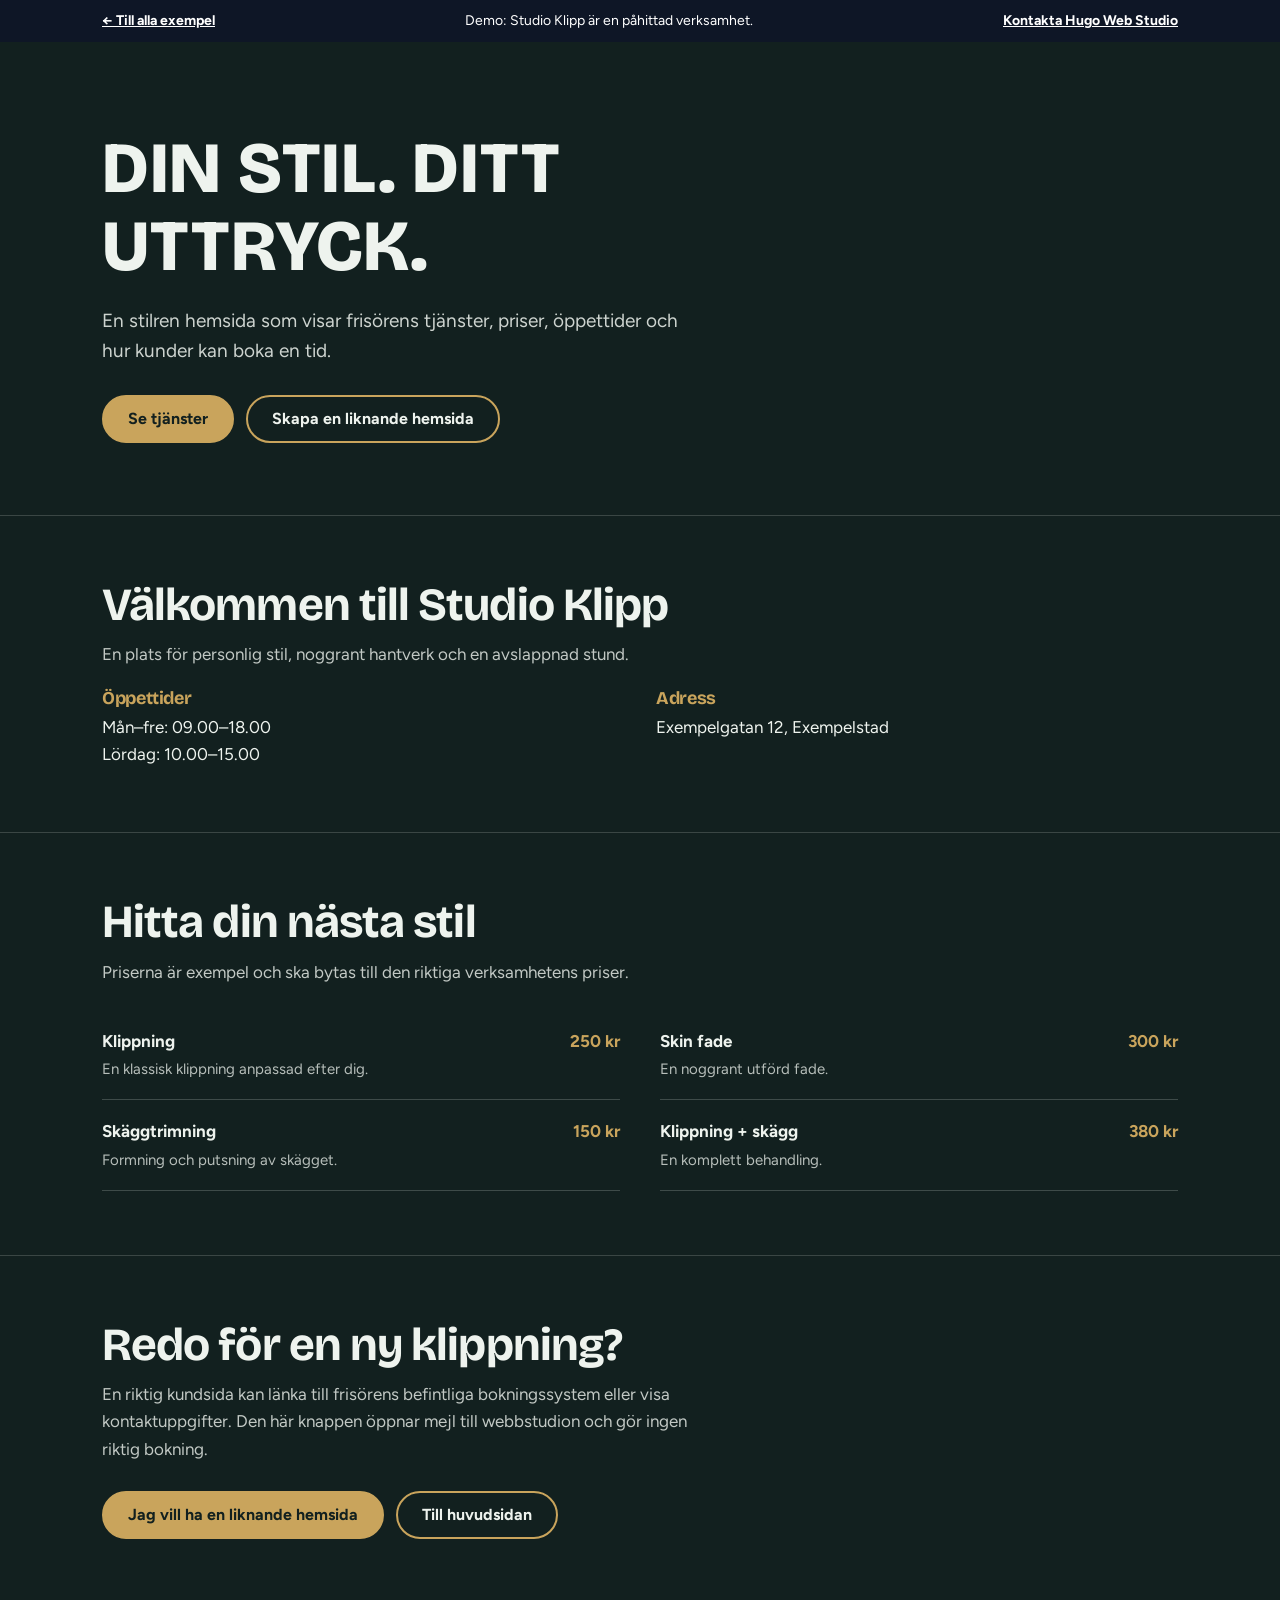
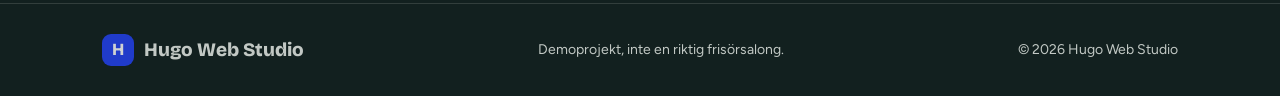
==== barber.html @ 3286dd7e "Add files via upload" ====
<!DOCTYPE html>
<html lang="sv">
<head>
<meta charset="UTF-8">
<meta name="viewport" content="width=device-width, initial-scale=1.0">
<link rel="preconnect" href="https://fonts.googleapis.com"><link rel="preconnect" href="https://fonts.gstatic.com" crossorigin>
<link href="https://fonts.googleapis.com/css2?family=Bricolage+Grotesque:opsz,wght@12..96,600..800&family=Figtree:wght@400;600;700&display=swap" rel="stylesheet">
<link rel="stylesheet" href="style.css">
<title>Studio Klipp | Demo av Hugo Web Studio</title>
</head>
<body class="demo t-barber">
<div class="bar"><div class="wrap">
  <a href="index.html#exempel">← Till alla exempel</a>
  <span>Demo: Studio Klipp är en påhittad verksamhet.</span>
  <a href="index.html#kontakt">Kontakta Hugo Web Studio</a>
</div></div>
<main>
<section class="demo-hero"><div class="wrap">
  <h1>Din stil. Ditt uttryck.</h1>
  <p>En stilren hemsida som visar frisörens tjänster, priser, öppettider och hur kunder kan boka en tid.</p>
  <div class="btns">
    <a class="btn btn-primary" href="#tjanster">Se tjänster</a>
    <a class="btn" href="index.html#kontakt">Skapa en liknande hemsida</a>
  </div>
</div></section>
<section class="d-sec"><div class="wrap">
  <h2>Välkommen till Studio Klipp</h2>
  <p>En plats för personlig stil, noggrant hantverk och en avslappnad stund.</p>
  <div class="info-grid">
    <div><h3>Öppettider</h3>Mån–fre: 09.00–18.00<br>Lördag: 10.00–15.00</div>
    <div><h3>Adress</h3>Exempelgatan 12, Exempelstad</div>
  </div>
</div></section>
<section class="d-sec" id="tjanster"><div class="wrap">
  <h2>Hitta din nästa stil</h2>
  <p>Priserna är exempel och ska bytas till den riktiga verksamhetens priser.</p>
  <div class="items">
    <div class="item"><div><strong>Klippning</strong><p>En klassisk klippning anpassad efter dig.</p></div><strong>250 kr</strong></div>
    <div class="item"><div><strong>Skin fade</strong><p>En noggrant utförd fade.</p></div><strong>300 kr</strong></div>
    <div class="item"><div><strong>Skäggtrimning</strong><p>Formning och putsning av skägget.</p></div><strong>150 kr</strong></div>
    <div class="item"><div><strong>Klippning + skägg</strong><p>En komplett behandling.</p></div><strong>380 kr</strong></div>
  </div>
</div></section>
<section class="d-sec"><div class="wrap">
  <h2>Redo för en ny klippning?</h2>
  <p>En riktig kundsida kan länka till frisörens befintliga bokningssystem eller visa kontaktuppgifter. Den här knappen öppnar mejl till webbstudion och gör ingen riktig bokning.</p>
  <div class="btns">
    <a class="btn btn-primary" href="mailto:hu1go.webstudio@gmail.com?subject=Fr%C3%A5ga%20om%20fris%C3%B6rshemsida">Jag vill ha en liknande hemsida</a>
    <a class="btn" href="index.html">Till huvudsidan</a>
  </div>
</div></section>
</main>
<footer class="footer"><div class="wrap">
  <a class="logo" href="index.html"><i>H</i>Hugo Web Studio</a>
  <p>Demoprojekt, inte en riktig frisörsalong.</p><p>© 2026 Hugo Web Studio</p>
</div></footer>
</body>
</html>
---- style.css ----
/* Hugo Web Studio – gemensam stil */
:root{--paper:#edf0f5;--ink:#0e1626;--soft:#48536a;--blue:#2442f5;--mist:#d3d9e6;--white:#fff;--r:14px;
--font:"Figtree",system-ui,-apple-system,"Segoe UI",sans-serif;--display:"Bricolage Grotesque","Figtree",system-ui,sans-serif}
*{box-sizing:border-box}
html{scroll-behavior:smooth;scroll-padding-top:84px}
body{margin:0;background:var(--paper);color:var(--ink);font:17px/1.6 var(--font)}
h1,h2,h3{font-family:var(--display);line-height:1.08;letter-spacing:-.02em;margin:0}
h1{font-size:clamp(40px,6vw,72px);font-weight:800}
h2{font-size:clamp(30px,4vw,46px);font-weight:700}
h3{font-size:21px;font-weight:700}
p{margin:0 0 1em}a{color:inherit}
:focus-visible{outline:3px solid var(--blue);outline-offset:3px;border-radius:4px}
.wrap{max-width:1120px;margin:auto;padding:0 22px}
.section{padding:96px 0}
.lead{font-size:19px;color:var(--soft);max-width:34em}
.btn{display:inline-flex;align-items:center;justify-content:center;min-height:48px;padding:12px 24px;border-radius:999px;border:2px solid var(--ink);background:transparent;color:var(--ink);font:700 16px var(--font);text-decoration:none;cursor:pointer;transition:background .2s,color .2s}
.btn:hover{background:var(--ink);color:var(--paper)}
.btn-primary{background:var(--blue);border-color:var(--blue);color:#fff}
.btn-primary:hover{background:var(--ink);border-color:var(--ink);color:#fff}
.btns{display:flex;flex-wrap:wrap;gap:12px;margin-top:28px}
/* Header */
.header{position:sticky;top:0;z-index:20;background:rgba(237,240,245,.92);backdrop-filter:blur(10px);border-bottom:1px solid var(--mist)}
.header .wrap{display:flex;align-items:center;justify-content:space-between;gap:16px;min-height:68px;flex-wrap:wrap;padding-block:8px}
.logo{display:flex;align-items:center;gap:10px;font:800 19px var(--display);text-decoration:none}
.logo i{display:grid;place-items:center;width:32px;height:32px;border-radius:9px;background:var(--blue);color:#fff;font-style:normal;font-size:17px}
nav{display:flex;align-items:center;gap:6px 22px;flex-wrap:wrap;font-size:15px;font-weight:600}
nav a{text-decoration:none;color:var(--soft)}nav a:hover{color:var(--blue)}
nav .nav-cta{color:#fff;background:var(--ink);padding:8px 18px;border-radius:999px}
nav .nav-cta:hover{background:var(--blue);color:#fff}
/* Hero */
.hero{padding:72px 0 88px}
.hero .wrap{display:grid;grid-template-columns:1.1fr .9fr;gap:56px;align-items:center}
.hero h1{margin-bottom:22px}
.hero .copy>*{animation:rise .7s both}.hero .copy>:nth-child(2){animation-delay:.1s}.hero .copy>:nth-child(3){animation-delay:.2s}
@keyframes rise{from{opacity:0;transform:translateY(16px)}}
.note{margin-top:22px;font-size:14px;color:var(--soft)}
.mock{--mb:#2a1510;--mi:#fff3e6;--ma:#f2a541;border-radius:var(--r);overflow:hidden;background:var(--white);box-shadow:0 30px 60px -30px rgba(14,22,38,.45)}
.mock[data-t="1"]{--mb:#12201f;--mi:#eef3ee;--ma:#c9a45c}
.mock[data-t="2"]{--mb:#f3e9ee;--mi:#3d2447;--ma:#7a4a8c}
.m-bar{display:flex;gap:6px;align-items:center;padding:12px 16px;background:#f6f7fa;border-bottom:1px solid var(--mist);font-size:12px;color:var(--soft)}
.m-bar b{width:9px;height:9px;border-radius:50%;background:var(--mist)}.m-url{margin-left:10px}
.m-body{background:var(--mb);color:var(--mi);padding:44px 30px 48px;min-height:340px;display:flex;flex-direction:column;justify-content:center;transition:background .5s,color .5s}
.m-name{font-size:15px;font-weight:700;margin-bottom:auto;padding-bottom:36px}
.m-head{font:800 clamp(30px,3.6vw,42px)/1.05 var(--display);max-width:9em}
.m-btn{align-self:flex-start;margin-top:26px;padding:10px 20px;border-radius:999px;background:var(--ma);color:var(--mb);font-weight:700;font-size:14px;transition:background .5s,color .5s}
.mock-tabs{display:flex;flex-wrap:wrap;gap:8px;margin-top:16px}
.mock-tabs button{padding:8px 16px;border-radius:999px;border:1.5px solid var(--mist);background:transparent;font:600 14px var(--font);color:var(--soft);cursor:pointer}
.mock-tabs button[aria-pressed="true"]{background:var(--ink);border-color:var(--ink);color:#fff}
/* Varför */
.why{border-block:1px solid var(--mist);padding:44px 0}
.why .wrap{display:grid;grid-template-columns:repeat(3,1fr);gap:36px}
.why p{color:var(--soft);margin:8px 0 0;font-size:16px}
/* Tjänster */
.head{max-width:640px;margin-bottom:44px}.head p{margin-top:16px}
.cols{display:grid;grid-template-columns:1fr 1fr;gap:24px}
.box{background:var(--white);border-radius:var(--r);padding:34px}
.box.dark{background:var(--ink);color:#fff}.box.dark li{border-color:#2c3a52}.box.dark small{color:#aab4c8}
.box h3{margin-bottom:6px}.box small{display:block;color:var(--soft);font-size:15px;margin-bottom:12px}
.box ul{list-style:none;margin:0;padding:0}
.box li{padding:14px 0 14px 28px;border-top:1px solid var(--mist);position:relative}
.box li:before{content:"";position:absolute;left:2px;top:23px;width:12px;height:6px;border-left:2.5px solid var(--blue);border-bottom:2.5px solid var(--blue);transform:rotate(-45deg)}
.box.dark li:before{border-color:#8fa2ff}
.prices{margin-top:44px;border-top:2px solid var(--ink)}
.price{display:grid;grid-template-columns:1.1fr 1.6fr auto;gap:8px 28px;align-items:baseline;padding:22px 0;border-bottom:1px solid var(--mist)}
.price h3{font-size:22px}.price p{margin:0;color:var(--soft);font-size:16px}.price strong{font:700 22px var(--display)}
.fine{font-size:14px;color:var(--soft);margin-top:18px}
/* Demos */
.demos{background:var(--white)}
.demo-grid{display:grid;grid-template-columns:repeat(3,1fr);gap:24px}
.card{display:block;text-decoration:none;border-radius:var(--r);overflow:hidden;background:var(--paper);transition:transform .25s}
.card:hover{transform:translateY(-4px)}
.card .art{min-height:230px;padding:26px;display:flex;flex-direction:column;justify-content:space-between}
.card .art span{font-size:14px;font-weight:700}.card .art b{font:800 30px/1.05 var(--display)}
.a1{background:#2a1510;color:#fff3e6}.a2{background:#12201f;color:#eef3ee}.a3{background:#f3e9ee;color:#3d2447}
.card .info{padding:20px 22px 24px}.card .info p{color:var(--soft);font-size:15px;margin:4px 0 12px}
.card .go{font-weight:700;color:var(--blue);border-bottom:2px solid currentColor}
/* Om */
.about .wrap{display:grid;grid-template-columns:1fr 1fr;gap:56px;align-items:start}
.about p{color:var(--soft)}
/* Kontakt */
.contact{background:var(--blue);color:#fff}
.contact .wrap{display:grid;grid-template-columns:1fr 1fr;gap:56px}
.contact .lead{color:#dbe1ff}
.direct{margin-top:28px;display:grid;gap:6px;font-weight:700}
.direct a{text-decoration:underline;text-underline-offset:4px;overflow-wrap:anywhere}
form{background:#fff;color:var(--ink);border-radius:var(--r);padding:30px;display:grid;gap:16px}
label{display:grid;gap:6px;font-weight:600;font-size:15px}
input,textarea{font:16px var(--font);padding:12px 14px;border:1.5px solid var(--mist);border-radius:10px;background:var(--paper);color:var(--ink)}
textarea{min-height:130px;resize:vertical}
form small{color:var(--soft);font-size:13px}
/* Footer */
.footer{padding:30px 0;font-size:14px;color:var(--soft)}
.footer .wrap{display:flex;justify-content:space-between;gap:12px;flex-wrap:wrap;align-items:center}
.footer p{margin:0}
/* Demosidor */
.demo{--bg:#2a1510;--fg:#fff3e6;--ac:#f2a541;--pn:#38201a;background:var(--bg);color:var(--fg)}
.t-barber{--bg:#12201f;--fg:#eef3ee;--ac:#c9a45c;--pn:#1b302e}
.t-shop{--bg:#f3e9ee;--fg:#3d2447;--ac:#7a4a8c;--pn:#fff}
.bar{background:var(--ink);color:#fff;font-size:14px}
.bar .wrap{display:flex;justify-content:space-between;gap:8px 20px;flex-wrap:wrap;align-items:center;padding-block:10px}
.bar a{font-weight:700;color:#fff}
.demo-hero{padding:88px 0 72px}
.demo-hero h1{max-width:10em;margin-bottom:20px}.demo-hero p{font-size:19px;max-width:32em;opacity:.85}
.t-pizza h1,.t-pizza h2,.t-pizza h3{font-family:Georgia,"Times New Roman",serif;letter-spacing:-.01em}
.t-barber h1{text-transform:uppercase;letter-spacing:.01em}
.demo .btn{border-color:var(--ac);color:var(--fg)}.demo .btn:hover{background:var(--fg);border-color:var(--fg);color:var(--bg)}
.demo .btn-primary{background:var(--ac);color:var(--bg)}.demo .btn-primary:hover{background:var(--fg);color:var(--bg)}
.d-sec{padding:64px 0;border-top:1px solid color-mix(in srgb,var(--fg) 18%,transparent)}
.d-sec h2{margin-bottom:12px}.d-sec .wrap>p{opacity:.8;max-width:36em}
.info-grid{display:grid;grid-template-columns:1fr 1fr;gap:32px;margin-top:20px}
.info-grid h3{font-size:18px;color:var(--ac);margin-bottom:6px}
.items{display:grid;grid-template-columns:1fr 1fr;gap:0 40px;margin-top:24px}
.item{display:flex;justify-content:space-between;gap:16px;padding:18px 0;border-bottom:1px solid color-mix(in srgb,var(--fg) 20%,transparent)}
.item p{margin:2px 0 0;opacity:.75;font-size:15px}.item strong{white-space:nowrap}.item>strong{color:var(--ac)}
.prod-grid{display:grid;grid-template-columns:repeat(3,1fr);gap:20px;margin-top:24px}
.prod{background:var(--pn);border-radius:var(--r);padding:20px}
.prod i{display:block;height:120px;border-radius:10px;margin-bottom:14px;background:color-mix(in srgb,var(--ac) 35%,var(--pn))}
.prod:nth-child(2) i{background:color-mix(in srgb,var(--ac) 18%,var(--pn))}.prod:nth-child(3) i{background:color-mix(in srgb,var(--ac) 50%,var(--pn))}
.prod h3{font-size:18px}.prod p{margin:4px 0 8px;opacity:.75;font-size:15px}
.demo .footer{color:inherit;opacity:.8;border-top:1px solid color-mix(in srgb,var(--fg) 18%,transparent)}
@media(max-width:860px){
.section{padding:68px 0}.hero{padding:44px 0 60px}
.hero .wrap,.cols,.about .wrap,.contact .wrap,.why .wrap,.demo-grid,.prod-grid,.info-grid,.items{grid-template-columns:1fr}
.hero .wrap,.about .wrap,.contact .wrap{gap:36px}
.price{grid-template-columns:1fr}.box{padding:26px}.demo-hero{padding:56px 0 48px}
}
@media(prefers-reduced-motion:reduce){*{animation:none!important;transition:none!important;scroll-behavior:auto!important}}
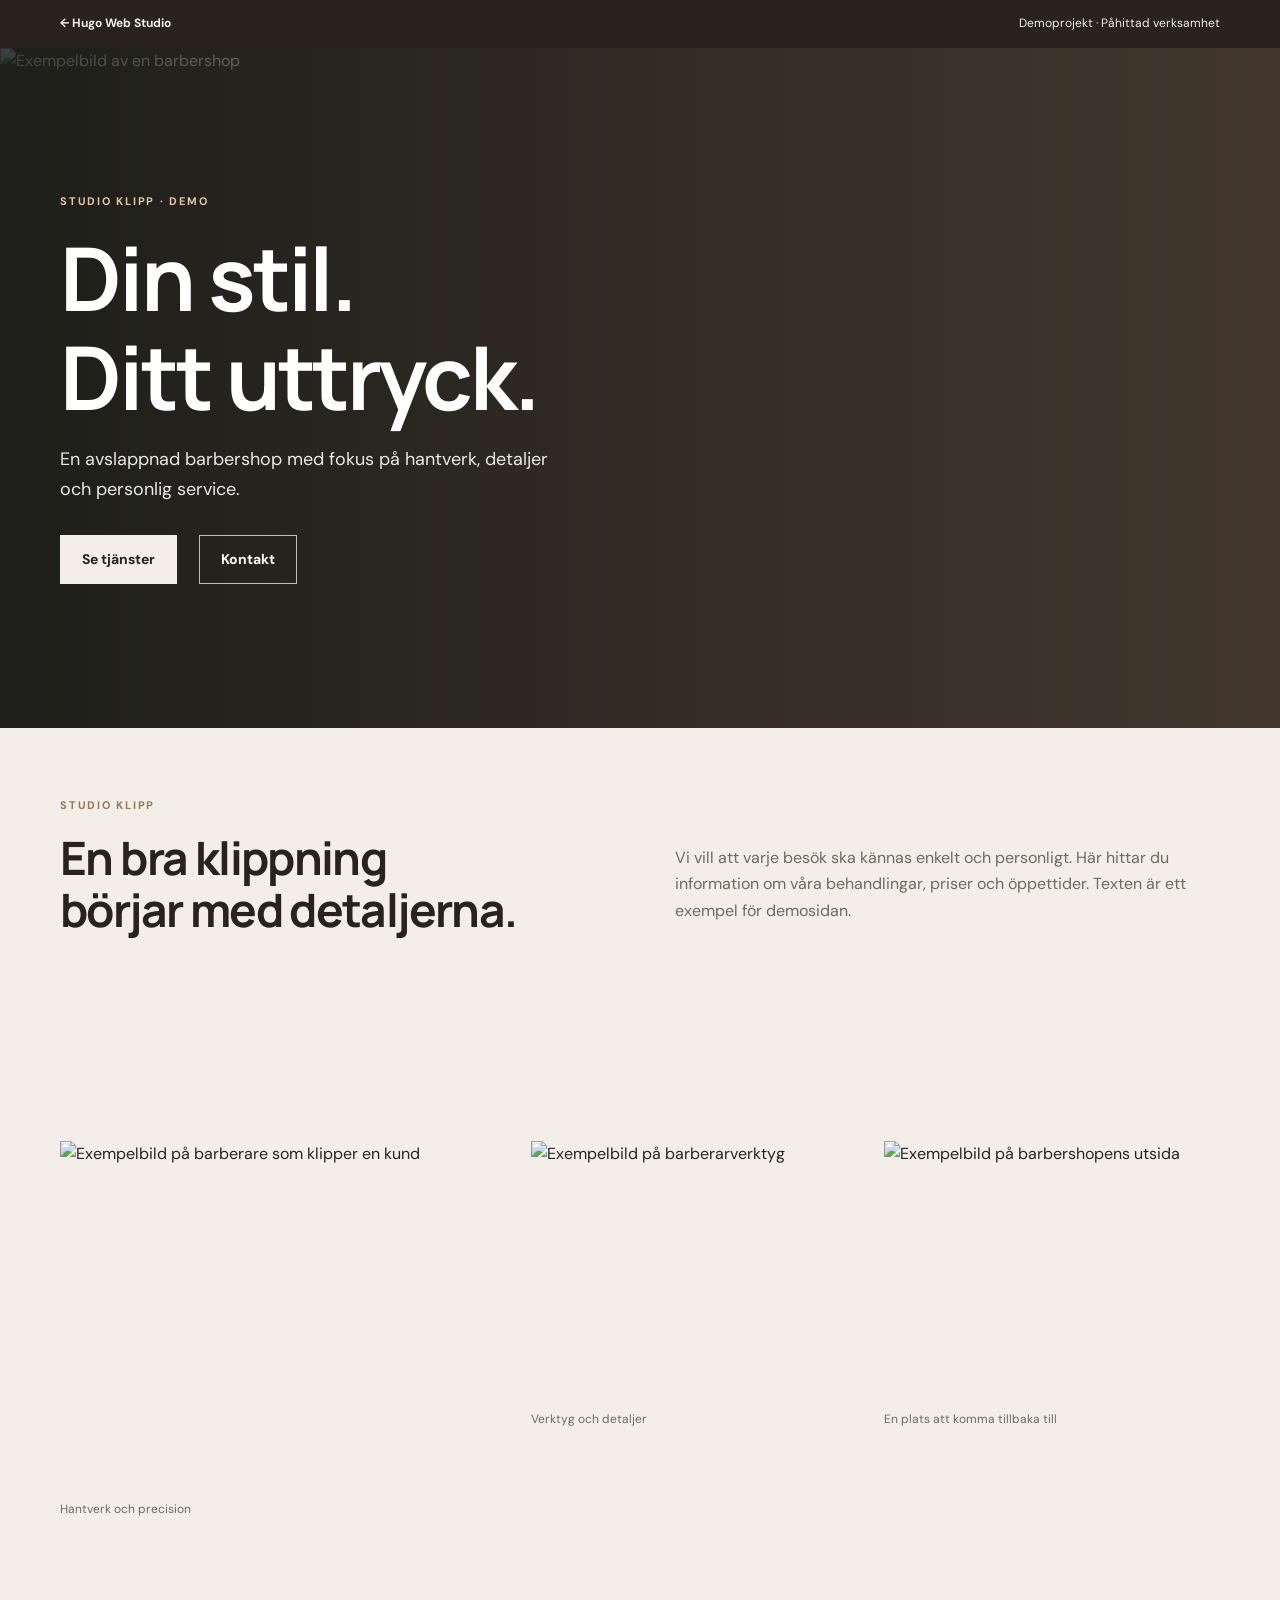
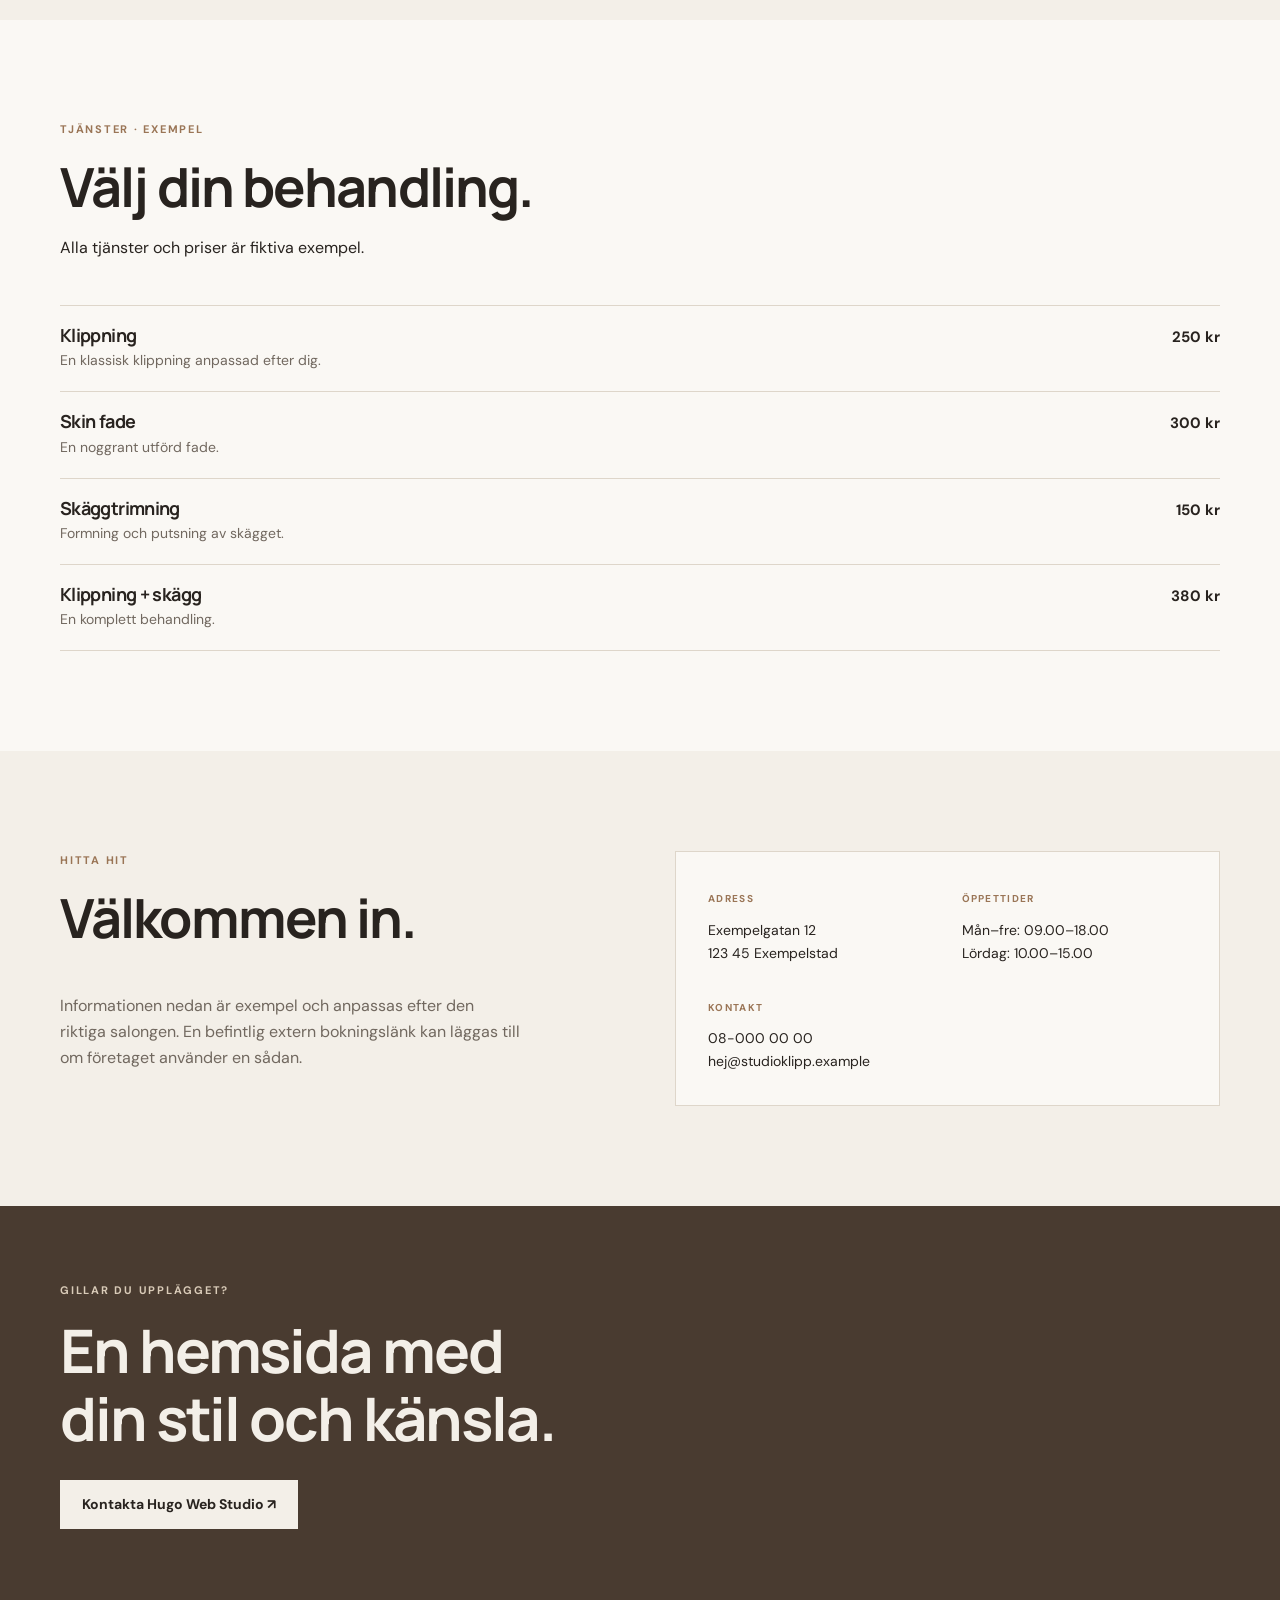
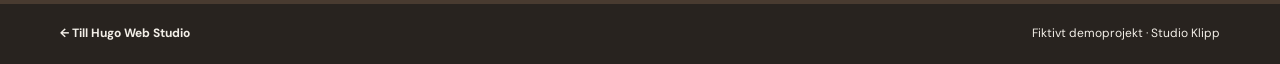
==== commit 56c14c76: "Add files via upload" ====
--- a/barber.html
+++ b/barber.html
@@ -1,58 +1,30 @@
 <!DOCTYPE html>
 <html lang="sv">
 <head>
-<meta charset="UTF-8">
-<meta name="viewport" content="width=device-width, initial-scale=1.0">
+<meta charset="UTF-8"><meta name="viewport" content="width=device-width, initial-scale=1.0">
+<meta name="description" content="Exempel på en modern hemsida för en lokal barberare.">
+<title>Studio Klipp | Demo – Hugo Web Studio</title>
 <link rel="preconnect" href="https://fonts.googleapis.com"><link rel="preconnect" href="https://fonts.gstatic.com" crossorigin>
-<link href="https://fonts.googleapis.com/css2?family=Bricolage+Grotesque:opsz,wght@12..96,600..800&family=Figtree:wght@400;600;700&display=swap" rel="stylesheet">
-<link rel="stylesheet" href="style.css">
-<title>Studio Klipp | Demo av Hugo Web Studio</title>
+<link href="https://fonts.googleapis.com/css2?family=DM+Sans:wght@400;500;600;700&family=Manrope:wght@500;600;700;800&display=swap" rel="stylesheet"><link rel="stylesheet" href="style.css">
 </head>
 <body class="demo t-barber">
-<div class="bar"><div class="wrap">
-  <a href="index.html#exempel">← Till alla exempel</a>
-  <span>Demo: Studio Klipp är en påhittad verksamhet.</span>
-  <a href="index.html#kontakt">Kontakta Hugo Web Studio</a>
-</div></div>
+<div class="demo-top"><div class="wrap"><a href="index.html#exempel">← Hugo Web Studio</a><span>Demoprojekt · Påhittad verksamhet</span></div></div>
 <main>
-<section class="demo-hero"><div class="wrap">
-  <h1>Din stil. Ditt uttryck.</h1>
-  <p>En stilren hemsida som visar frisörens tjänster, priser, öppettider och hur kunder kan boka en tid.</p>
-  <div class="btns">
-    <a class="btn btn-primary" href="#tjanster">Se tjänster</a>
-    <a class="btn" href="index.html#kontakt">Skapa en liknande hemsida</a>
-  </div>
-</div></section>
-<section class="d-sec"><div class="wrap">
-  <h2>Välkommen till Studio Klipp</h2>
-  <p>En plats för personlig stil, noggrant hantverk och en avslappnad stund.</p>
-  <div class="info-grid">
-    <div><h3>Öppettider</h3>Mån–fre: 09.00–18.00<br>Lördag: 10.00–15.00</div>
-    <div><h3>Adress</h3>Exempelgatan 12, Exempelstad</div>
-  </div>
-</div></section>
-<section class="d-sec" id="tjanster"><div class="wrap">
-  <h2>Hitta din nästa stil</h2>
-  <p>Priserna är exempel och ska bytas till den riktiga verksamhetens priser.</p>
-  <div class="items">
-    <div class="item"><div><strong>Klippning</strong><p>En klassisk klippning anpassad efter dig.</p></div><strong>250 kr</strong></div>
-    <div class="item"><div><strong>Skin fade</strong><p>En noggrant utförd fade.</p></div><strong>300 kr</strong></div>
-    <div class="item"><div><strong>Skäggtrimning</strong><p>Formning och putsning av skägget.</p></div><strong>150 kr</strong></div>
-    <div class="item"><div><strong>Klippning + skägg</strong><p>En komplett behandling.</p></div><strong>380 kr</strong></div>
-  </div>
-</div></section>
-<section class="d-sec"><div class="wrap">
-  <h2>Redo för en ny klippning?</h2>
-  <p>En riktig kundsida kan länka till frisörens befintliga bokningssystem eller visa kontaktuppgifter. Den här knappen öppnar mejl till webbstudion och gör ingen riktig bokning.</p>
-  <div class="btns">
-    <a class="btn btn-primary" href="mailto:hu1go.webstudio@gmail.com?subject=Fr%C3%A5ga%20om%20fris%C3%B6rshemsida">Jag vill ha en liknande hemsida</a>
-    <a class="btn" href="index.html">Till huvudsidan</a>
-  </div>
-</div></section>
+<section class="demo-hero barber-hero">
+  <img class="demo-hero-image" src="images/barber/barber.jpg" alt="Exempelbild av en barbershop">
+  <div class="demo-hero-shade"></div>
+  <div class="wrap demo-hero-content"><p class="eyebrow">STUDIO KLIPP · DEMO</p><h1>Din stil.<br>Ditt uttryck.</h1><p>En avslappnad barbershop med fokus på hantverk, detaljer och personlig service.</p><div class="actions"><a class="button button-light" href="#tjanster">Se tjänster</a><a class="button button-outline-light" href="#kontakt">Kontakt</a></div></div>
+</section>
+<section class="section-tight demo-intro"><div class="wrap intro-grid"><div><p class="eyebrow">STUDIO KLIPP</p><h2>En bra klippning<br>börjar med detaljerna.</h2></div><p>Vi vill att varje besök ska kännas enkelt och personligt. Här hittar du information om våra behandlingar, priser och öppettider. Texten är ett exempel för demosidan.</p></div></section>
+<section class="section barber-gallery"><div class="wrap gallery-grid"><figure class="gallery-large"><img src="images/barber/barberworking.jpg" alt="Exempelbild på barberare som klipper en kund"><figcaption>Hantverk och precision</figcaption></figure><figure><img src="images/barber/barbertools.jpg" alt="Exempelbild på barberarverktyg"><figcaption>Verktyg och detaljer</figcaption></figure><figure><img src="images/barber/barberoutside.jpg" alt="Exempelbild på barbershopens utsida"><figcaption>En plats att komma tillbaka till</figcaption></figure></div></section>
+<section class="section demo-menu" id="tjanster"><div class="wrap"><div class="section-heading"><p class="eyebrow">TJÄNSTER · EXEMPEL</p><h2>Välj din behandling.</h2><p>Alla tjänster och priser är fiktiva exempel.</p></div><div class="menu-list">
+<div class="menu-item"><div><h3>Klippning</h3><p>En klassisk klippning anpassad efter dig.</p></div><strong>250 kr</strong></div>
+<div class="menu-item"><div><h3>Skin fade</h3><p>En noggrant utförd fade.</p></div><strong>300 kr</strong></div>
+<div class="menu-item"><div><h3>Skäggtrimning</h3><p>Formning och putsning av skägget.</p></div><strong>150 kr</strong></div>
+<div class="menu-item"><div><h3>Klippning + skägg</h3><p>En komplett behandling.</p></div><strong>380 kr</strong></div>
+</div></div></section>
+<section class="section demo-details" id="kontakt"><div class="wrap details-grid"><div><p class="eyebrow">HITTA HIT</p><h2>Välkommen in.</h2><p>Informationen nedan är exempel och anpassas efter den riktiga salongen. En befintlig extern bokningslänk kan läggas till om företaget använder en sådan.</p></div><div class="detail-card"><div><span>ADRESS</span><p>Exempelgatan 12<br>123 45 Exempelstad</p></div><div><span>ÖPPETTIDER</span><p>Mån–fre: 09.00–18.00<br>Lördag: 10.00–15.00</p></div><div><span>KONTAKT</span><p>08-000 00 00<br>hej@studioklipp.example</p></div></div></div></section>
+<section class="demo-cta"><div class="wrap"><p class="eyebrow">GILLAR DU UPPLÄGGET?</p><h2>En hemsida med<br>din stil och känsla.</h2><a class="button button-light" href="index.html#kontakt">Kontakta Hugo Web Studio ↗</a></div></section>
 </main>
-<footer class="footer"><div class="wrap">
-  <a class="logo" href="index.html"><i>H</i>Hugo Web Studio</a>
-  <p>Demoprojekt, inte en riktig frisörsalong.</p><p>© 2026 Hugo Web Studio</p>
-</div></footer>
-</body>
-</html>
+<footer class="demo-footer"><div class="wrap"><a href="index.html">← Till Hugo Web Studio</a><span>Fiktivt demoprojekt · Studio Klipp</span></div></footer>
+</body></html>
--- a/style.css
+++ b/style.css
@@ -1,127 +1,194 @@
-/* Hugo Web Studio – gemensam stil */
-:root{--paper:#edf0f5;--ink:#0e1626;--soft:#48536a;--blue:#2442f5;--mist:#d3d9e6;--white:#fff;--r:14px;
---font:"Figtree",system-ui,-apple-system,"Segoe UI",sans-serif;--display:"Bricolage Grotesque","Figtree",system-ui,sans-serif}
+/* Hugo Web Studio – varm, avskalad grundstil */
+:root{
+  --paper:#f3efe8;--surface:#faf8f4;--ink:#28231f;--muted:#71685f;
+  --line:#ded6ca;--walnut:#493b30;--sand:#d9cbb8;--accent:#9a7556;
+  --font:"DM Sans",system-ui,sans-serif;--display:"Manrope","DM Sans",sans-serif;
+  --max:1160px;
+}
 *{box-sizing:border-box}
-html{scroll-behavior:smooth;scroll-padding-top:84px}
-body{margin:0;background:var(--paper);color:var(--ink);font:17px/1.6 var(--font)}
-h1,h2,h3{font-family:var(--display);line-height:1.08;letter-spacing:-.02em;margin:0}
-h1{font-size:clamp(40px,6vw,72px);font-weight:800}
-h2{font-size:clamp(30px,4vw,46px);font-weight:700}
+html{scroll-behavior:smooth;scroll-padding-top:90px}
+body{margin:0;background:var(--paper);color:var(--ink);font:16px/1.65 var(--font)}
+h1,h2,h3,p,figure{margin-top:0}
+h1,h2,h3{font-family:var(--display);line-height:1.12;letter-spacing:-.035em}
+h1{font-size:clamp(42px,6vw,76px);font-weight:700}
+h2{font-size:clamp(32px,4.4vw,54px);font-weight:700}
 h3{font-size:21px;font-weight:700}
-p{margin:0 0 1em}a{color:inherit}
-:focus-visible{outline:3px solid var(--blue);outline-offset:3px;border-radius:4px}
-.wrap{max-width:1120px;margin:auto;padding:0 22px}
-.section{padding:96px 0}
-.lead{font-size:19px;color:var(--soft);max-width:34em}
-.btn{display:inline-flex;align-items:center;justify-content:center;min-height:48px;padding:12px 24px;border-radius:999px;border:2px solid var(--ink);background:transparent;color:var(--ink);font:700 16px var(--font);text-decoration:none;cursor:pointer;transition:background .2s,color .2s}
-.btn:hover{background:var(--ink);color:var(--paper)}
-.btn-primary{background:var(--blue);border-color:var(--blue);color:#fff}
-.btn-primary:hover{background:var(--ink);border-color:var(--ink);color:#fff}
-.btns{display:flex;flex-wrap:wrap;gap:12px;margin-top:28px}
+p{margin-bottom:1em}
+a{color:inherit}
+img{display:block;max-width:100%}
+.wrap{width:min(var(--max),calc(100% - 48px));margin-inline:auto}
+.eyebrow{font-size:11px;font-weight:700;letter-spacing:.16em;color:var(--accent);margin-bottom:18px}
+.lead{font-size:18px;color:var(--muted);max-width:610px}
+.small-note,.image-caption,.demo-disclaimer{font-size:13px;color:var(--muted)}
 /* Header */
-.header{position:sticky;top:0;z-index:20;background:rgba(237,240,245,.92);backdrop-filter:blur(10px);border-bottom:1px solid var(--mist)}
-.header .wrap{display:flex;align-items:center;justify-content:space-between;gap:16px;min-height:68px;flex-wrap:wrap;padding-block:8px}
-.logo{display:flex;align-items:center;gap:10px;font:800 19px var(--display);text-decoration:none}
-.logo i{display:grid;place-items:center;width:32px;height:32px;border-radius:9px;background:var(--blue);color:#fff;font-style:normal;font-size:17px}
-nav{display:flex;align-items:center;gap:6px 22px;flex-wrap:wrap;font-size:15px;font-weight:600}
-nav a{text-decoration:none;color:var(--soft)}nav a:hover{color:var(--blue)}
-nav .nav-cta{color:#fff;background:var(--ink);padding:8px 18px;border-radius:999px}
-nav .nav-cta:hover{background:var(--blue);color:#fff}
-/* Hero */
-.hero{padding:72px 0 88px}
-.hero .wrap{display:grid;grid-template-columns:1.1fr .9fr;gap:56px;align-items:center}
-.hero h1{margin-bottom:22px}
-.hero .copy>*{animation:rise .7s both}.hero .copy>:nth-child(2){animation-delay:.1s}.hero .copy>:nth-child(3){animation-delay:.2s}
-@keyframes rise{from{opacity:0;transform:translateY(16px)}}
-.note{margin-top:22px;font-size:14px;color:var(--soft)}
-.mock{--mb:#2a1510;--mi:#fff3e6;--ma:#f2a541;border-radius:var(--r);overflow:hidden;background:var(--white);box-shadow:0 30px 60px -30px rgba(14,22,38,.45)}
-.mock[data-t="1"]{--mb:#12201f;--mi:#eef3ee;--ma:#c9a45c}
-.mock[data-t="2"]{--mb:#f3e9ee;--mi:#3d2447;--ma:#7a4a8c}
-.m-bar{display:flex;gap:6px;align-items:center;padding:12px 16px;background:#f6f7fa;border-bottom:1px solid var(--mist);font-size:12px;color:var(--soft)}
-.m-bar b{width:9px;height:9px;border-radius:50%;background:var(--mist)}.m-url{margin-left:10px}
-.m-body{background:var(--mb);color:var(--mi);padding:44px 30px 48px;min-height:340px;display:flex;flex-direction:column;justify-content:center;transition:background .5s,color .5s}
-.m-name{font-size:15px;font-weight:700;margin-bottom:auto;padding-bottom:36px}
-.m-head{font:800 clamp(30px,3.6vw,42px)/1.05 var(--display);max-width:9em}
-.m-btn{align-self:flex-start;margin-top:26px;padding:10px 20px;border-radius:999px;background:var(--ma);color:var(--mb);font-weight:700;font-size:14px;transition:background .5s,color .5s}
-.mock-tabs{display:flex;flex-wrap:wrap;gap:8px;margin-top:16px}
-.mock-tabs button{padding:8px 16px;border-radius:999px;border:1.5px solid var(--mist);background:transparent;font:600 14px var(--font);color:var(--soft);cursor:pointer}
-.mock-tabs button[aria-pressed="true"]{background:var(--ink);border-color:var(--ink);color:#fff}
-/* Varför */
-.why{border-block:1px solid var(--mist);padding:44px 0}
-.why .wrap{display:grid;grid-template-columns:repeat(3,1fr);gap:36px}
-.why p{color:var(--soft);margin:8px 0 0;font-size:16px}
-/* Tjänster */
-.head{max-width:640px;margin-bottom:44px}.head p{margin-top:16px}
-.cols{display:grid;grid-template-columns:1fr 1fr;gap:24px}
-.box{background:var(--white);border-radius:var(--r);padding:34px}
-.box.dark{background:var(--ink);color:#fff}.box.dark li{border-color:#2c3a52}.box.dark small{color:#aab4c8}
-.box h3{margin-bottom:6px}.box small{display:block;color:var(--soft);font-size:15px;margin-bottom:12px}
-.box ul{list-style:none;margin:0;padding:0}
-.box li{padding:14px 0 14px 28px;border-top:1px solid var(--mist);position:relative}
-.box li:before{content:"";position:absolute;left:2px;top:23px;width:12px;height:6px;border-left:2.5px solid var(--blue);border-bottom:2.5px solid var(--blue);transform:rotate(-45deg)}
-.box.dark li:before{border-color:#8fa2ff}
-.prices{margin-top:44px;border-top:2px solid var(--ink)}
-.price{display:grid;grid-template-columns:1.1fr 1.6fr auto;gap:8px 28px;align-items:baseline;padding:22px 0;border-bottom:1px solid var(--mist)}
-.price h3{font-size:22px}.price p{margin:0;color:var(--soft);font-size:16px}.price strong{font:700 22px var(--display)}
-.fine{font-size:14px;color:var(--soft);margin-top:18px}
-/* Demos */
-.demos{background:var(--white)}
-.demo-grid{display:grid;grid-template-columns:repeat(3,1fr);gap:24px}
-.card{display:block;text-decoration:none;border-radius:var(--r);overflow:hidden;background:var(--paper);transition:transform .25s}
-.card:hover{transform:translateY(-4px)}
-.card .art{min-height:230px;padding:26px;display:flex;flex-direction:column;justify-content:space-between}
-.card .art span{font-size:14px;font-weight:700}.card .art b{font:800 30px/1.05 var(--display)}
-.a1{background:#2a1510;color:#fff3e6}.a2{background:#12201f;color:#eef3ee}.a3{background:#f3e9ee;color:#3d2447}
-.card .info{padding:20px 22px 24px}.card .info p{color:var(--soft);font-size:15px;margin:4px 0 12px}
-.card .go{font-weight:700;color:var(--blue);border-bottom:2px solid currentColor}
-/* Om */
-.about .wrap{display:grid;grid-template-columns:1fr 1fr;gap:56px;align-items:start}
-.about p{color:var(--soft)}
-/* Kontakt */
-.contact{background:var(--blue);color:#fff}
-.contact .wrap{display:grid;grid-template-columns:1fr 1fr;gap:56px}
-.contact .lead{color:#dbe1ff}
-.direct{margin-top:28px;display:grid;gap:6px;font-weight:700}
-.direct a{text-decoration:underline;text-underline-offset:4px;overflow-wrap:anywhere}
-form{background:#fff;color:var(--ink);border-radius:var(--r);padding:30px;display:grid;gap:16px}
-label{display:grid;gap:6px;font-weight:600;font-size:15px}
-input,textarea{font:16px var(--font);padding:12px 14px;border:1.5px solid var(--mist);border-radius:10px;background:var(--paper);color:var(--ink)}
-textarea{min-height:130px;resize:vertical}
-form small{color:var(--soft);font-size:13px}
-/* Footer */
-.footer{padding:30px 0;font-size:14px;color:var(--soft)}
-.footer .wrap{display:flex;justify-content:space-between;gap:12px;flex-wrap:wrap;align-items:center}
-.footer p{margin:0}
-/* Demosidor */
-.demo{--bg:#2a1510;--fg:#fff3e6;--ac:#f2a541;--pn:#38201a;background:var(--bg);color:var(--fg)}
-.t-barber{--bg:#12201f;--fg:#eef3ee;--ac:#c9a45c;--pn:#1b302e}
-.t-shop{--bg:#f3e9ee;--fg:#3d2447;--ac:#7a4a8c;--pn:#fff}
-.bar{background:var(--ink);color:#fff;font-size:14px}
-.bar .wrap{display:flex;justify-content:space-between;gap:8px 20px;flex-wrap:wrap;align-items:center;padding-block:10px}
-.bar a{font-weight:700;color:#fff}
-.demo-hero{padding:88px 0 72px}
-.demo-hero h1{max-width:10em;margin-bottom:20px}.demo-hero p{font-size:19px;max-width:32em;opacity:.85}
-.t-pizza h1,.t-pizza h2,.t-pizza h3{font-family:Georgia,"Times New Roman",serif;letter-spacing:-.01em}
-.t-barber h1{text-transform:uppercase;letter-spacing:.01em}
-.demo .btn{border-color:var(--ac);color:var(--fg)}.demo .btn:hover{background:var(--fg);border-color:var(--fg);color:var(--bg)}
-.demo .btn-primary{background:var(--ac);color:var(--bg)}.demo .btn-primary:hover{background:var(--fg);color:var(--bg)}
-.d-sec{padding:64px 0;border-top:1px solid color-mix(in srgb,var(--fg) 18%,transparent)}
-.d-sec h2{margin-bottom:12px}.d-sec .wrap>p{opacity:.8;max-width:36em}
-.info-grid{display:grid;grid-template-columns:1fr 1fr;gap:32px;margin-top:20px}
-.info-grid h3{font-size:18px;color:var(--ac);margin-bottom:6px}
-.items{display:grid;grid-template-columns:1fr 1fr;gap:0 40px;margin-top:24px}
-.item{display:flex;justify-content:space-between;gap:16px;padding:18px 0;border-bottom:1px solid color-mix(in srgb,var(--fg) 20%,transparent)}
-.item p{margin:2px 0 0;opacity:.75;font-size:15px}.item strong{white-space:nowrap}.item>strong{color:var(--ac)}
-.prod-grid{display:grid;grid-template-columns:repeat(3,1fr);gap:20px;margin-top:24px}
-.prod{background:var(--pn);border-radius:var(--r);padding:20px}
-.prod i{display:block;height:120px;border-radius:10px;margin-bottom:14px;background:color-mix(in srgb,var(--ac) 35%,var(--pn))}
-.prod:nth-child(2) i{background:color-mix(in srgb,var(--ac) 18%,var(--pn))}.prod:nth-child(3) i{background:color-mix(in srgb,var(--ac) 50%,var(--pn))}
-.prod h3{font-size:18px}.prod p{margin:4px 0 8px;opacity:.75;font-size:15px}
-.demo .footer{color:inherit;opacity:.8;border-top:1px solid color-mix(in srgb,var(--fg) 18%,transparent)}
-@media(max-width:860px){
-.section{padding:68px 0}.hero{padding:44px 0 60px}
-.hero .wrap,.cols,.about .wrap,.contact .wrap,.why .wrap,.demo-grid,.prod-grid,.info-grid,.items{grid-template-columns:1fr}
-.hero .wrap,.about .wrap,.contact .wrap{gap:36px}
-.price{grid-template-columns:1fr}.box{padding:26px}.demo-hero{padding:56px 0 48px}
+.header{position:sticky;top:0;z-index:20;background:rgba(243,239,232,.94);backdrop-filter:blur(12px);border-bottom:1px solid var(--line)}
+.nav-wrap{min-height:76px;display:flex;align-items:center;justify-content:space-between;gap:24px}
+.logo{display:inline-flex;align-items:center;gap:11px;text-decoration:none;font:700 17px var(--display);letter-spacing:-.03em}
+.logo-mark{width:34px;height:34px;display:grid;place-items:center;background:var(--walnut);color:var(--paper);font-size:16px}
+nav{display:flex;align-items:center;gap:28px;font-size:14px;font-weight:600}
+nav a{text-decoration:none;color:var(--muted)}
+nav a:hover,.text-link:hover{color:var(--accent)}
+nav .nav-cta{padding:10px 16px;background:var(--walnut);color:var(--paper)}
+/* Buttons */
+.actions{display:flex;align-items:center;gap:22px;flex-wrap:wrap;margin-top:30px}
+.button{display:inline-flex;align-items:center;justify-content:center;gap:12px;min-height:48px;padding:12px 21px;text-decoration:none;font-size:14px;font-weight:700;transition:background .2s,color .2s,border-color .2s}
+.button-dark{background:var(--walnut);color:var(--paper);border:1px solid var(--walnut)}
+.button-dark:hover{background:var(--ink)}
+.button-light{background:var(--paper);color:var(--ink);border:1px solid var(--paper)}
+.button-light:hover{background:white}
+.button-outline-light{color:white;border:1px solid rgba(255,255,255,.7);background:transparent}
+.button-outline-light:hover{background:rgba(255,255,255,.12)}
+.text-link{display:inline-flex;gap:10px;align-items:center;text-decoration:none;border-bottom:1px solid var(--accent);padding-bottom:4px;font-size:14px;font-weight:700}
+/* Main hero */
+.hero{padding:78px 0 86px}
+.hero-grid{display:grid;grid-template-columns:1.03fr .97fr;gap:70px;align-items:center}
+.hero-copy h1{max-width:650px;margin-bottom:22px}
+.hero-copy .lead{max-width:560px}
+.small-note{margin:25px 0 0}
+.hero-showcase{min-width:0}
+.showcase-main{height:330px;position:relative;display:block;background:var(--sand);overflow:hidden}
+.showcase-main img{width:100%;height:100%;object-fit:cover}
+.showcase-label{position:absolute;left:20px;bottom:20px;background:var(--paper);padding:10px 14px;font-size:13px;font-weight:700}
+.showcase-bottom{display:grid;grid-template-columns:1fr 1fr;gap:12px;margin-top:12px}
+.showcase-bottom a{height:118px;position:relative;overflow:hidden;background:var(--sand);text-decoration:none}
+.showcase-bottom img{width:100%;height:100%;object-fit:cover}
+.showcase-bottom span{position:absolute;bottom:10px;left:12px;background:var(--paper);padding:5px 9px;font-size:12px;font-weight:700}
+.image-caption{text-align:right;margin:10px 0 0}
+/* Trust strip */
+.trust-strip{border-block:1px solid var(--line);background:rgba(250,248,244,.55)}
+.trust-grid{display:grid;grid-template-columns:repeat(3,1fr);gap:30px;padding-block:25px}
+.trust-grid div{display:grid;gap:3px}.trust-grid strong{font:700 15px var(--display)}.trust-grid span{font-size:13px;color:var(--muted)}
+/* General sections */
+.section{padding:100px 0}
+.section-tight{padding:68px 0}
+.section-heading{max-width:690px;margin-bottom:44px}
+.section-heading h2{margin-bottom:18px}
+.section-heading .lead{margin-bottom:0}
+.service-grid{display:grid;grid-template-columns:repeat(4,1fr);border-top:1px solid var(--line);border-bottom:1px solid var(--line)}
+.service{padding:27px 24px 30px 0}
+.service+.service{border-left:1px solid var(--line);padding-left:24px}
+.number{font-size:12px;color:var(--accent);letter-spacing:.1em}
+.service h3{font-size:18px;margin:25px 0 10px}
+.service p{font-size:14px;color:var(--muted);margin:0}
+.scope-note{margin-top:48px;padding:28px 30px;background:#e9e1d6;display:grid;grid-template-columns:1fr;max-width:820px}
+.scope-note h3{font-size:20px;margin-bottom:8px}.scope-note p{margin:0;color:#62584e;font-size:14px;max-width:720px}
+.pricing{margin-top:55px;padding-top:28px;border-top:1px solid var(--line);max-width:680px}
+.pricing h3{font-size:25px;margin-bottom:10px}.pricing p:not(.eyebrow){color:var(--muted);max-width:590px}
+.pricing .text-link{margin-top:8px}
+/* Examples */
+.examples{background:var(--surface)}
+.section-heading-row{display:flex;justify-content:space-between;align-items:end;gap:45px;max-width:none}
+.section-heading-row>div{max-width:620px}.section-heading-row .lead{max-width:390px;margin-bottom:7px}
+.example-grid{display:grid;grid-template-columns:repeat(3,1fr);gap:22px}
+.example-card{text-decoration:none;display:block}
+.example-image{height:270px;background:var(--sand);position:relative;overflow:hidden}
+.example-image img{width:100%;height:100%;object-fit:cover;transition:transform .35s}
+.example-card:hover .example-image img{transform:scale(1.035)}
+.example-image span{position:absolute;top:15px;left:15px;background:var(--paper);padding:7px 10px;font-size:10px;font-weight:700;letter-spacing:.1em}
+.example-info{display:flex;justify-content:space-between;align-items:center;padding:18px 0;border-bottom:1px solid var(--line)}
+.example-info h3{font-size:20px;margin:0 0 4px}.example-info p{font-size:13px;color:var(--muted);margin:0}
+.arrow{font-size:22px;color:var(--accent)}
+.demo-disclaimer{margin:22px 0 0}
+/* Customer images and about */
+.customer-images{background:#e9e1d6}
+.customer-grid,.about-grid{display:grid;grid-template-columns:1fr 1fr;gap:80px;align-items:start}
+.customer-grid h2,.about-grid h2{max-width:500px}
+.customer-grid p,.about-grid p{color:#62584e}
+.customer-grid .text-link,.about-grid .text-link{margin-top:10px}
+.about-grid{align-items:center}
+/* Contact */
+.contact{background:var(--walnut);color:var(--paper)}
+.contact-grid{display:grid;grid-template-columns:1fr .8fr;gap:80px;align-items:center}
+.contact .eyebrow{color:var(--sand)}
+.contact .lead{color:#e0d6ca;margin:20px 0 0}
+.contact-card{padding:34px;background:#59483a;display:flex;flex-direction:column;align-items:flex-start;gap:22px}
+.contact-label{font-size:10px;letter-spacing:.15em;color:var(--sand);font-weight:700}
+.email{font:600 clamp(17px,2vw,23px) var(--display);overflow-wrap:anywhere;text-decoration:none;border-bottom:1px solid rgba(255,255,255,.4);padding-bottom:8px}
+.footer{padding:25px 0;color:var(--muted);font-size:12px}
+.footer-inner{display:flex;align-items:center;justify-content:space-between;gap:16px;flex-wrap:wrap}
+.footer .logo{color:var(--ink);font-size:14px}.footer .logo-mark{width:28px;height:28px;font-size:13px}
+/* Demo pages */
+.demo{background:var(--surface);color:var(--ink)}
+.demo-top{background:var(--ink);color:var(--paper);font-size:12px}
+.demo-top .wrap{min-height:48px;display:flex;justify-content:space-between;align-items:center;gap:15px}
+.demo-top a,.demo-footer a{color:inherit;text-decoration:none;font-weight:700}
+.demo-hero{height:min(680px,72vw);min-height:520px;position:relative;display:flex;align-items:center;background:var(--walnut);color:white;overflow:hidden}
+.demo-hero-image{position:absolute;inset:0;width:100%;height:100%;object-fit:cover}
+.demo-hero-shade{position:absolute;inset:0;background:linear-gradient(90deg,rgba(25,20,16,.78),rgba(25,20,16,.38) 55%,rgba(25,20,16,.12))}
+.demo-hero-content{position:relative;z-index:1;padding-block:60px}
+.demo-hero .eyebrow{color:#e4c8a9}
+.demo-hero h1{font-size:clamp(48px,7vw,88px);max-width:760px;margin-bottom:20px}
+.demo-hero-content>p:not(.eyebrow){font-size:18px;max-width:510px;color:rgba(255,255,255,.9)}
+.demo-intro{background:var(--paper)}
+.intro-grid{display:grid;grid-template-columns:1fr 1fr;gap:70px;align-items:center}
+.intro-grid h2{font-size:clamp(30px,4vw,46px)}
+.intro-grid>p{max-width:540px;color:var(--muted);margin:0}
+.demo-menu{background:var(--surface)}
+.menu-layout{display:grid;grid-template-columns:1.1fr .9fr;gap:55px;align-items:center}
+.menu-list{border-top:1px solid var(--line)}
+.menu-item{display:flex;justify-content:space-between;align-items:start;gap:20px;padding:19px 0;border-bottom:1px solid var(--line)}
+.menu-item h3{font-size:18px;margin:0 0 4px}.menu-item p{font-size:14px;color:var(--muted);margin:0}
+.menu-item strong{white-space:nowrap;font-size:15px}
+.menu-photo{width:100%;height:390px;object-fit:cover}
+.image-band{padding:55px 0;background:#e9e1d6}
+.image-band-grid{display:grid;grid-template-columns:1fr 1fr;gap:65px;align-items:center}
+.image-band img{width:100%;height:360px;object-fit:cover}
+.image-band h2{font-size:clamp(32px,4vw,48px)}
+.image-band p:not(.eyebrow){color:#62584e;max-width:460px}
+.demo-details{background:var(--paper)}
+.details-grid{display:grid;grid-template-columns:1fr 1fr;gap:70px;align-items:start}
+.details-grid>div:first-child>p:not(.eyebrow){color:var(--muted);max-width:460px}
+.detail-card{background:var(--surface);padding:32px;display:grid;grid-template-columns:1fr 1fr;gap:28px;border:1px solid var(--line)}
+.detail-card span{font-size:10px;letter-spacing:.13em;color:var(--accent);font-weight:700}
+.detail-card p{margin:8px 0 0;font-size:14px}
+.demo-cta{background:var(--walnut);color:var(--paper);padding:75px 0}
+.demo-cta .eyebrow{color:var(--sand)}
+.demo-cta h2{font-size:clamp(36px,5vw,60px);margin-bottom:28px}
+.demo-footer{background:var(--ink);color:var(--paper);font-size:12px;padding:20px 0}
+.demo-footer .wrap{display:flex;justify-content:space-between;gap:15px;flex-wrap:wrap}
+.gallery-grid{display:grid;grid-template-columns:1.35fr 1fr 1fr;gap:18px}
+.gallery-grid figure,.shop-gallery-grid figure{margin:0}
+.gallery-grid img{width:100%;height:260px;object-fit:cover}
+.gallery-grid .gallery-large img{height:350px}
+.gallery-grid figcaption,.shop-gallery-grid figcaption{font-size:12px;color:var(--muted);margin-top:9px}
+.barber-gallery{background:var(--paper)}
+.shop-gallery{background:var(--paper)}
+.shop-gallery-grid{display:grid;grid-template-columns:1fr 1fr;gap:22px}
+.shop-gallery-grid img{width:100%;height:370px;object-fit:cover}
+.t-barber .demo-hero-shade{background:linear-gradient(90deg,rgba(20,24,21,.82),rgba(20,24,21,.38) 60%,rgba(20,24,21,.12))}
+.t-shop .demo-hero-shade{background:linear-gradient(90deg,rgba(35,29,23,.72),rgba(35,29,23,.3) 60%,rgba(35,29,23,.08))}
+:focus-visible{outline:3px solid var(--accent);outline-offset:3px}
+@media(max-width:900px){
+  .hero-grid{grid-template-columns:1fr;gap:45px}.hero-showcase{max-width:650px}
+  .service-grid{grid-template-columns:1fr 1fr}.service:nth-child(3){border-left:0;padding-left:0;border-top:1px solid var(--line)}
+  .service:nth-child(4){border-top:1px solid var(--line)}
+  .example-grid{gap:16px}.example-image{height:220px}
+  .contact-grid,.customer-grid,.about-grid,.details-grid,.intro-grid,.image-band-grid{gap:40px}
 }
-@media(prefers-reduced-motion:reduce){*{animation:none!important;transition:none!important;scroll-behavior:auto!important}}
+@media(max-width:650px){
+  .wrap{width:min(var(--max),calc(100% - 34px))}
+  .nav-wrap{padding-block:13px;align-items:flex-start;flex-direction:column;gap:12px}
+  nav{gap:12px 18px;flex-wrap:wrap;font-size:13px}
+  nav .nav-cta{padding:7px 10px}
+  .hero{padding:55px 0 60px}.hero-grid{gap:35px}
+  .showcase-main{height:245px}.showcase-bottom a{height:95px}
+  .trust-grid{grid-template-columns:1fr;gap:15px;padding-block:20px}
+  .section{padding:70px 0}.section-tight{padding:50px 0}
+  .service-grid{grid-template-columns:1fr}
+  .service,.service+.service,.service:nth-child(3){padding:22px 0;border-left:0;border-top:1px solid var(--line)}
+  .service:first-child{border-top:0}
+  .section-heading-row{display:block}.section-heading-row .lead{margin-top:20px}
+  .example-grid{grid-template-columns:1fr;gap:30px}.example-image{height:250px}
+  .customer-grid,.about-grid,.contact-grid,.details-grid,.intro-grid,.menu-layout,.image-band-grid{grid-template-columns:1fr;gap:28px}
+  .contact-card{padding:25px}
+  .demo-hero{min-height:520px;height:75vh;max-height:680px}
+  .demo-hero h1{font-size:clamp(46px,13vw,68px)}
+  .demo-top .wrap{padding-block:12px;align-items:flex-start;flex-direction:column;gap:4px}
+  .menu-photo{height:260px}.image-band img{height:260px}
+  .detail-card{grid-template-columns:1fr;padding:24px;gap:20px}
+  .gallery-grid{grid-template-columns:1fr 1fr}.gallery-grid .gallery-large{grid-column:1/-1}
+  .gallery-grid img,.gallery-grid .gallery-large img{height:220px}
+  .shop-gallery-grid{grid-template-columns:1fr}.shop-gallery-grid img{height:260px}
+  .footer-inner{align-items:flex-start;flex-direction:column}
+}
+@media(prefers-reduced-motion:reduce){*{scroll-behavior:auto!important;transition:none!important}}
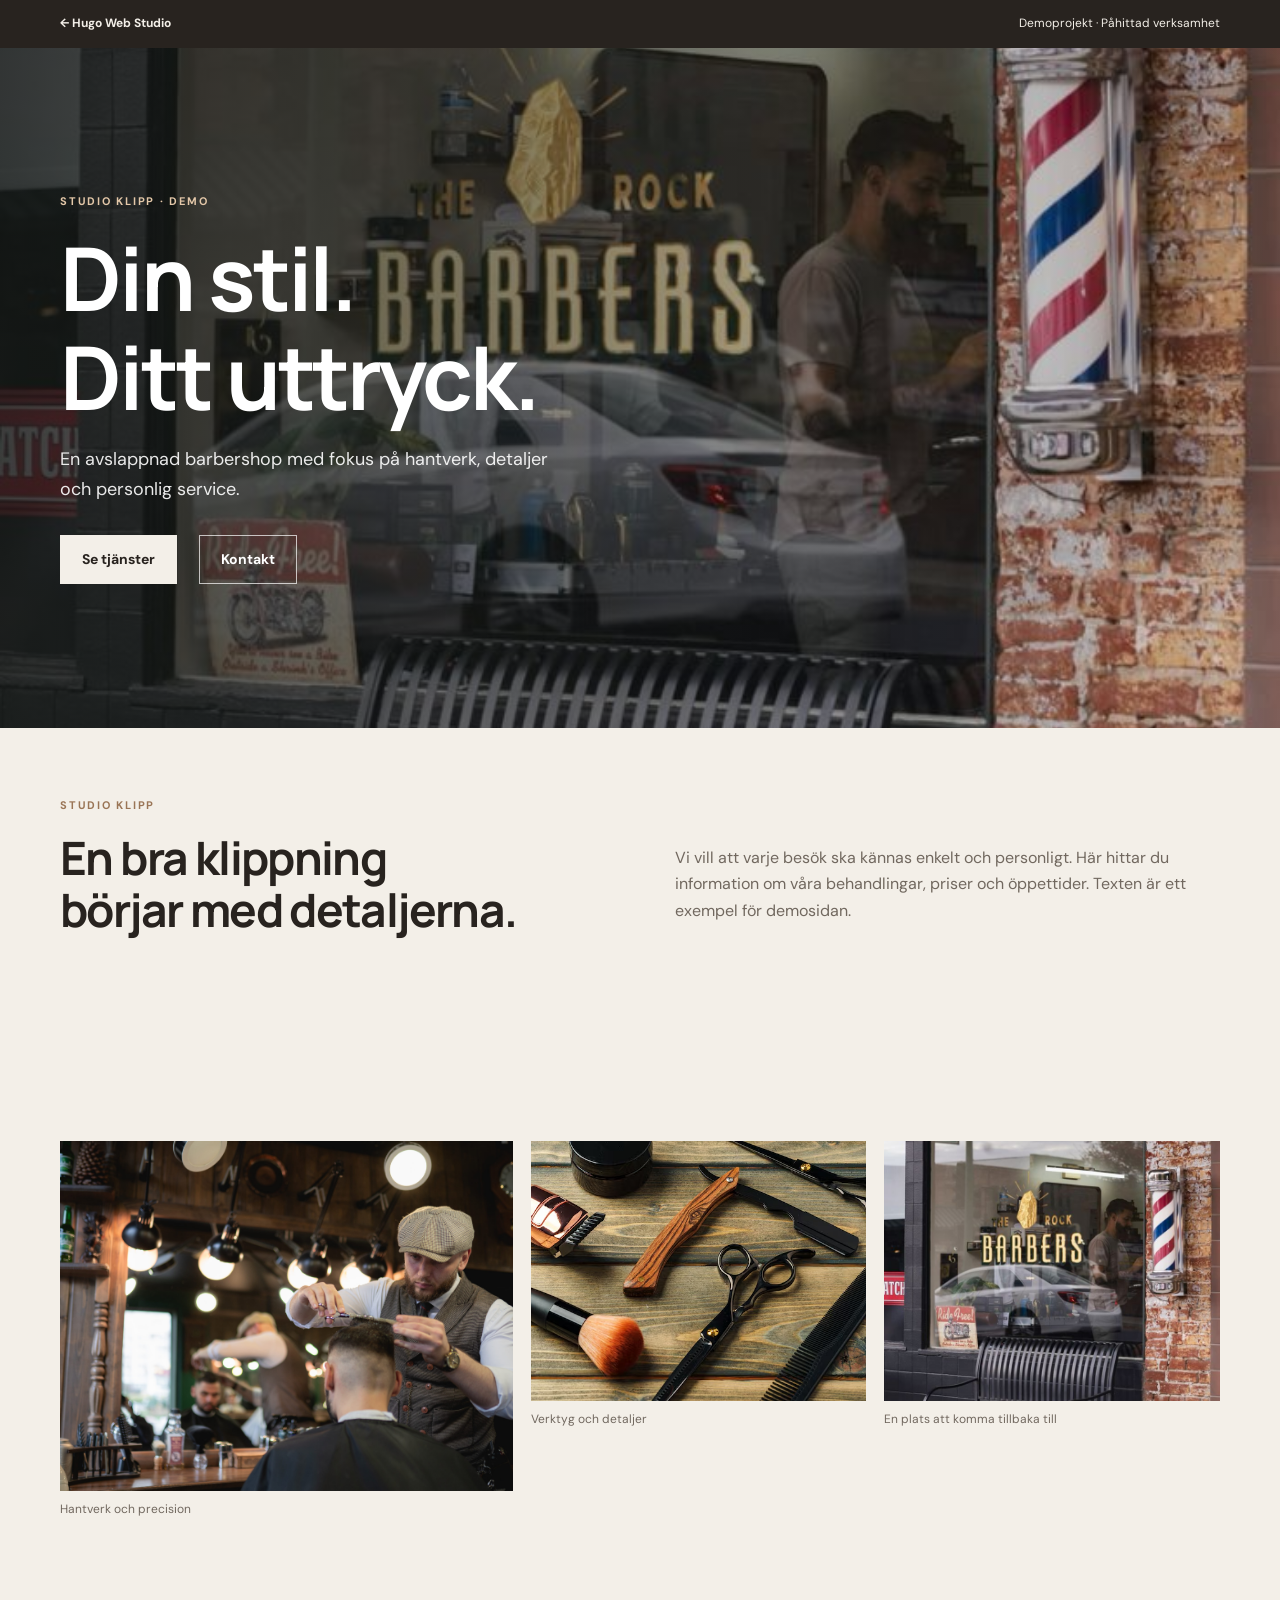
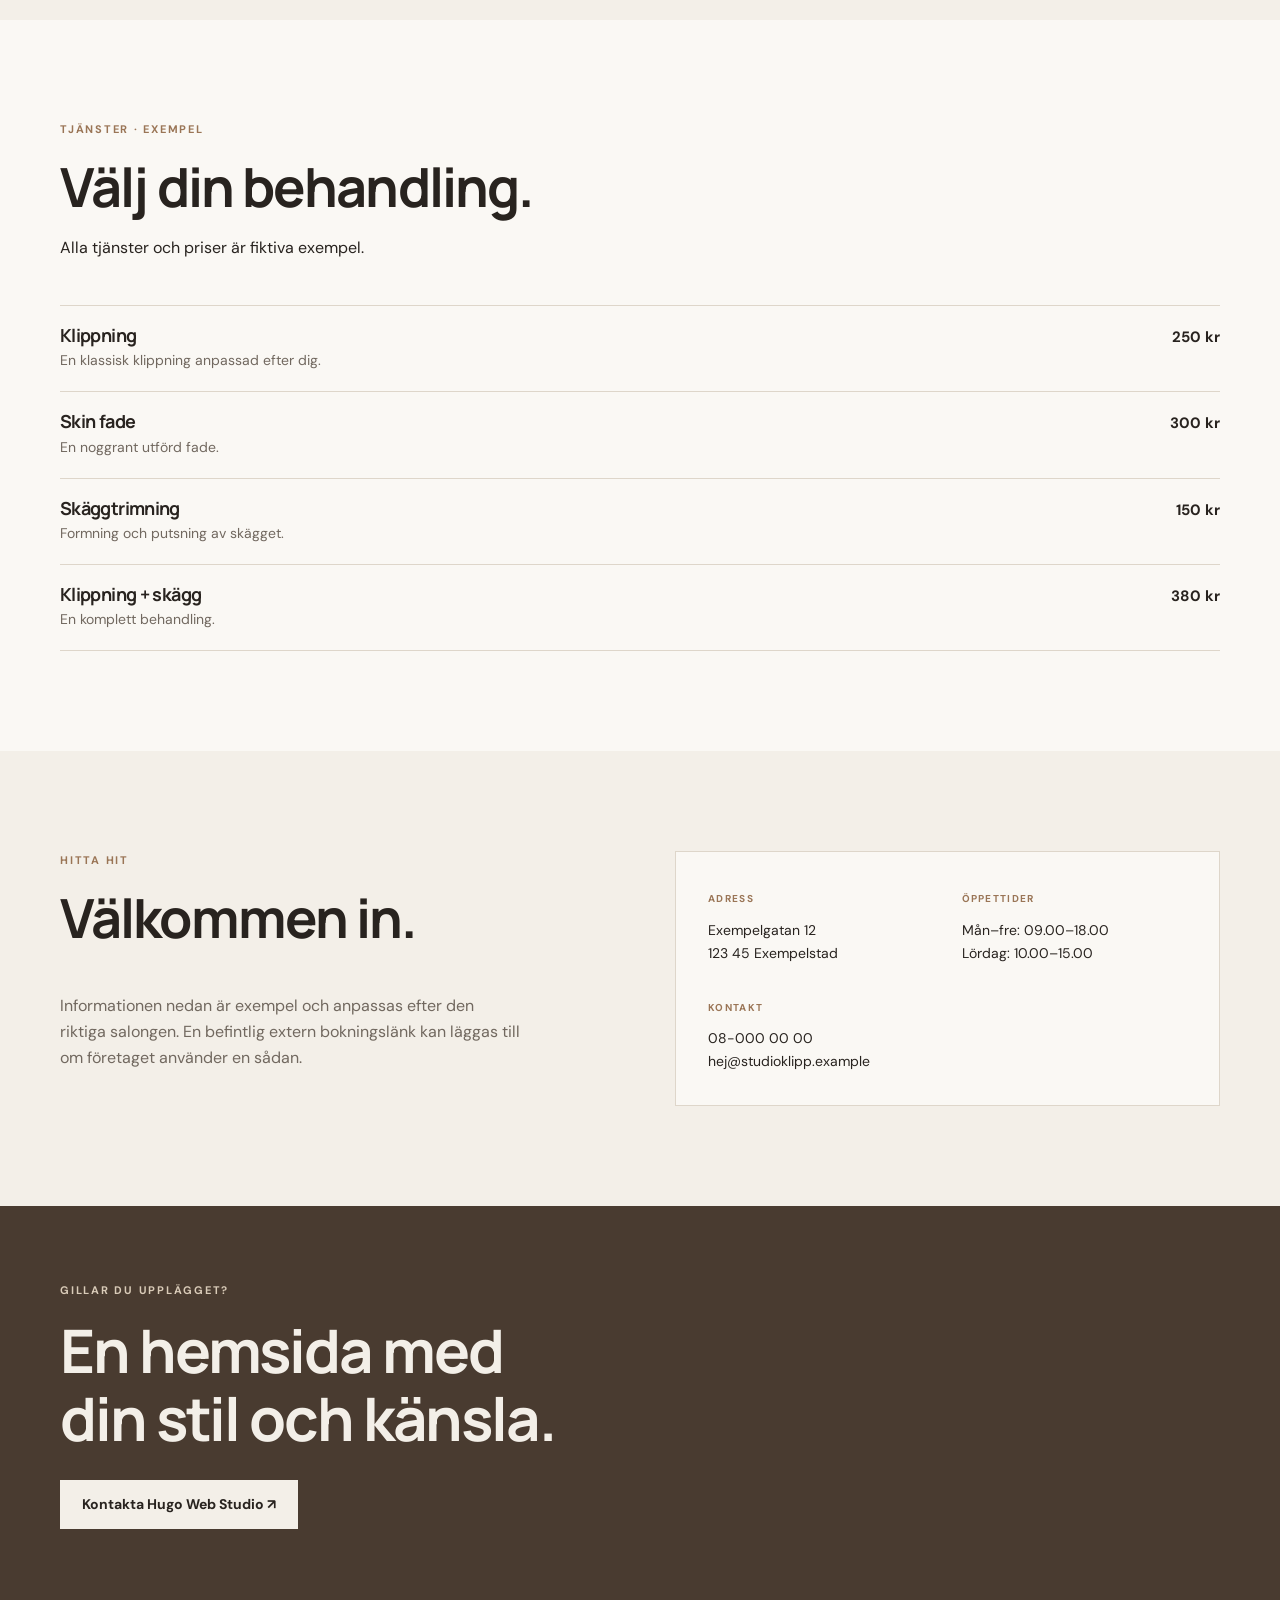
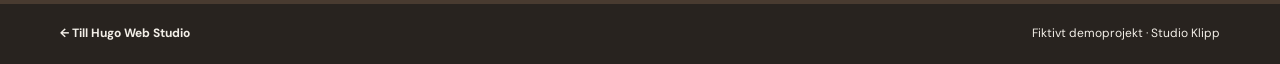
==== commit 45e9cb55: "Add files via upload" ====
--- a/barber.html
+++ b/barber.html
@@ -11,12 +11,12 @@
 <div class="demo-top"><div class="wrap"><a href="index.html#exempel">← Hugo Web Studio</a><span>Demoprojekt · Påhittad verksamhet</span></div></div>
 <main>
 <section class="demo-hero barber-hero">
-  <img class="demo-hero-image" src="images/barber/barber.jpg" alt="Exempelbild av en barbershop">
+  <img class="demo-hero-image" src="barberoutside.jpg" alt="Exempelbild av en barbershop">
   <div class="demo-hero-shade"></div>
   <div class="wrap demo-hero-content"><p class="eyebrow">STUDIO KLIPP · DEMO</p><h1>Din stil.<br>Ditt uttryck.</h1><p>En avslappnad barbershop med fokus på hantverk, detaljer och personlig service.</p><div class="actions"><a class="button button-light" href="#tjanster">Se tjänster</a><a class="button button-outline-light" href="#kontakt">Kontakt</a></div></div>
 </section>
 <section class="section-tight demo-intro"><div class="wrap intro-grid"><div><p class="eyebrow">STUDIO KLIPP</p><h2>En bra klippning<br>börjar med detaljerna.</h2></div><p>Vi vill att varje besök ska kännas enkelt och personligt. Här hittar du information om våra behandlingar, priser och öppettider. Texten är ett exempel för demosidan.</p></div></section>
-<section class="section barber-gallery"><div class="wrap gallery-grid"><figure class="gallery-large"><img src="images/barber/barberworking.jpg" alt="Exempelbild på barberare som klipper en kund"><figcaption>Hantverk och precision</figcaption></figure><figure><img src="images/barber/barbertools.jpg" alt="Exempelbild på barberarverktyg"><figcaption>Verktyg och detaljer</figcaption></figure><figure><img src="images/barber/barberoutside.jpg" alt="Exempelbild på barbershopens utsida"><figcaption>En plats att komma tillbaka till</figcaption></figure></div></section>
+<section class="section barber-gallery"><div class="wrap gallery-grid"><figure class="gallery-large"><img src="barberworking.jpg" alt="Exempelbild på barberare som klipper en kund"><figcaption>Hantverk och precision</figcaption></figure><figure><img src="barbertools.jpg" alt="Exempelbild på barberarverktyg"><figcaption>Verktyg och detaljer</figcaption></figure><figure><img src="barberoutside.jpg" alt="Exempelbild på barbershopens utsida"><figcaption>En plats att komma tillbaka till</figcaption></figure></div></section>
 <section class="section demo-menu" id="tjanster"><div class="wrap"><div class="section-heading"><p class="eyebrow">TJÄNSTER · EXEMPEL</p><h2>Välj din behandling.</h2><p>Alla tjänster och priser är fiktiva exempel.</p></div><div class="menu-list">
 <div class="menu-item"><div><h3>Klippning</h3><p>En klassisk klippning anpassad efter dig.</p></div><strong>250 kr</strong></div>
 <div class="menu-item"><div><h3>Skin fade</h3><p>En noggrant utförd fade.</p></div><strong>300 kr</strong></div>
--- a/style.css
+++ b/style.css
@@ -89,6 +89,19 @@
 .example-info h3{font-size:20px;margin:0 0 4px}.example-info p{font-size:13px;color:var(--muted);margin:0}
 .arrow{font-size:22px;color:var(--accent)}
 .demo-disclaimer{margin:22px 0 0}
+
+/* Tre lika stora, cirkulära exempel som byter plats automatiskt */
+.example-orbit{display:grid;grid-template-columns:repeat(3,minmax(0,1fr));gap:clamp(18px,5vw,70px);align-items:start;max-width:900px;margin:8px auto 0}
+.orbit-item{display:flex;flex-direction:column;align-items:center;gap:18px;text-decoration:none;text-align:center;min-width:0;animation:orbitFloat 7.5s ease-in-out infinite;transition:opacity .45s ease,transform .65s ease}
+.orbit-two{animation-delay:-2.5s}.orbit-three{animation-delay:-5s}
+.orbit-image{width:min(100%,250px);aspect-ratio:1/1;border-radius:50%;overflow:hidden;display:block;background:var(--sand);border:7px solid #fff;box-shadow:0 12px 34px rgba(40,35,31,.10);transition:transform .35s,box-shadow .35s}
+.orbit-image img{width:100%;height:100%;object-fit:cover;transition:transform .5s}
+.orbit-item:hover .orbit-image{transform:translateY(-7px);box-shadow:0 18px 42px rgba(40,35,31,.16)}\n.orbit-item.is-shifting{opacity:.78;transform:translateY(-5px)}
+.orbit-item:hover .orbit-image img{transform:scale(1.06)}
+.orbit-item strong{font:700 19px var(--display);letter-spacing:-.02em}
+@keyframes orbitFloat{0%,100%{transform:translateY(0)}50%{transform:translateY(-10px)}}
+@media(prefers-reduced-motion:reduce){.orbit-item{animation:none}}
+
 /* Customer images and about */
 .customer-images{background:#e9e1d6}
 .customer-grid,.about-grid{display:grid;grid-template-columns:1fr 1fr;gap:80px;align-items:start}
@@ -163,6 +176,7 @@
   .service-grid{grid-template-columns:1fr 1fr}.service:nth-child(3){border-left:0;padding-left:0;border-top:1px solid var(--line)}
   .service:nth-child(4){border-top:1px solid var(--line)}
   .example-grid{gap:16px}.example-image{height:220px}
+  .example-orbit{gap:18px}.orbit-image{border-width:5px}
   .contact-grid,.customer-grid,.about-grid,.details-grid,.intro-grid,.image-band-grid{gap:40px}
 }
 @media(max-width:650px){
@@ -179,6 +193,7 @@
   .service:first-child{border-top:0}
   .section-heading-row{display:block}.section-heading-row .lead{margin-top:20px}
   .example-grid{grid-template-columns:1fr;gap:30px}.example-image{height:250px}
+  .example-orbit{grid-template-columns:1fr;gap:30px}.orbit-image{width:min(68vw,230px)}.orbit-item strong{font-size:18px}
   .customer-grid,.about-grid,.contact-grid,.details-grid,.intro-grid,.menu-layout,.image-band-grid{grid-template-columns:1fr;gap:28px}
   .contact-card{padding:25px}
   .demo-hero{min-height:520px;height:75vh;max-height:680px}
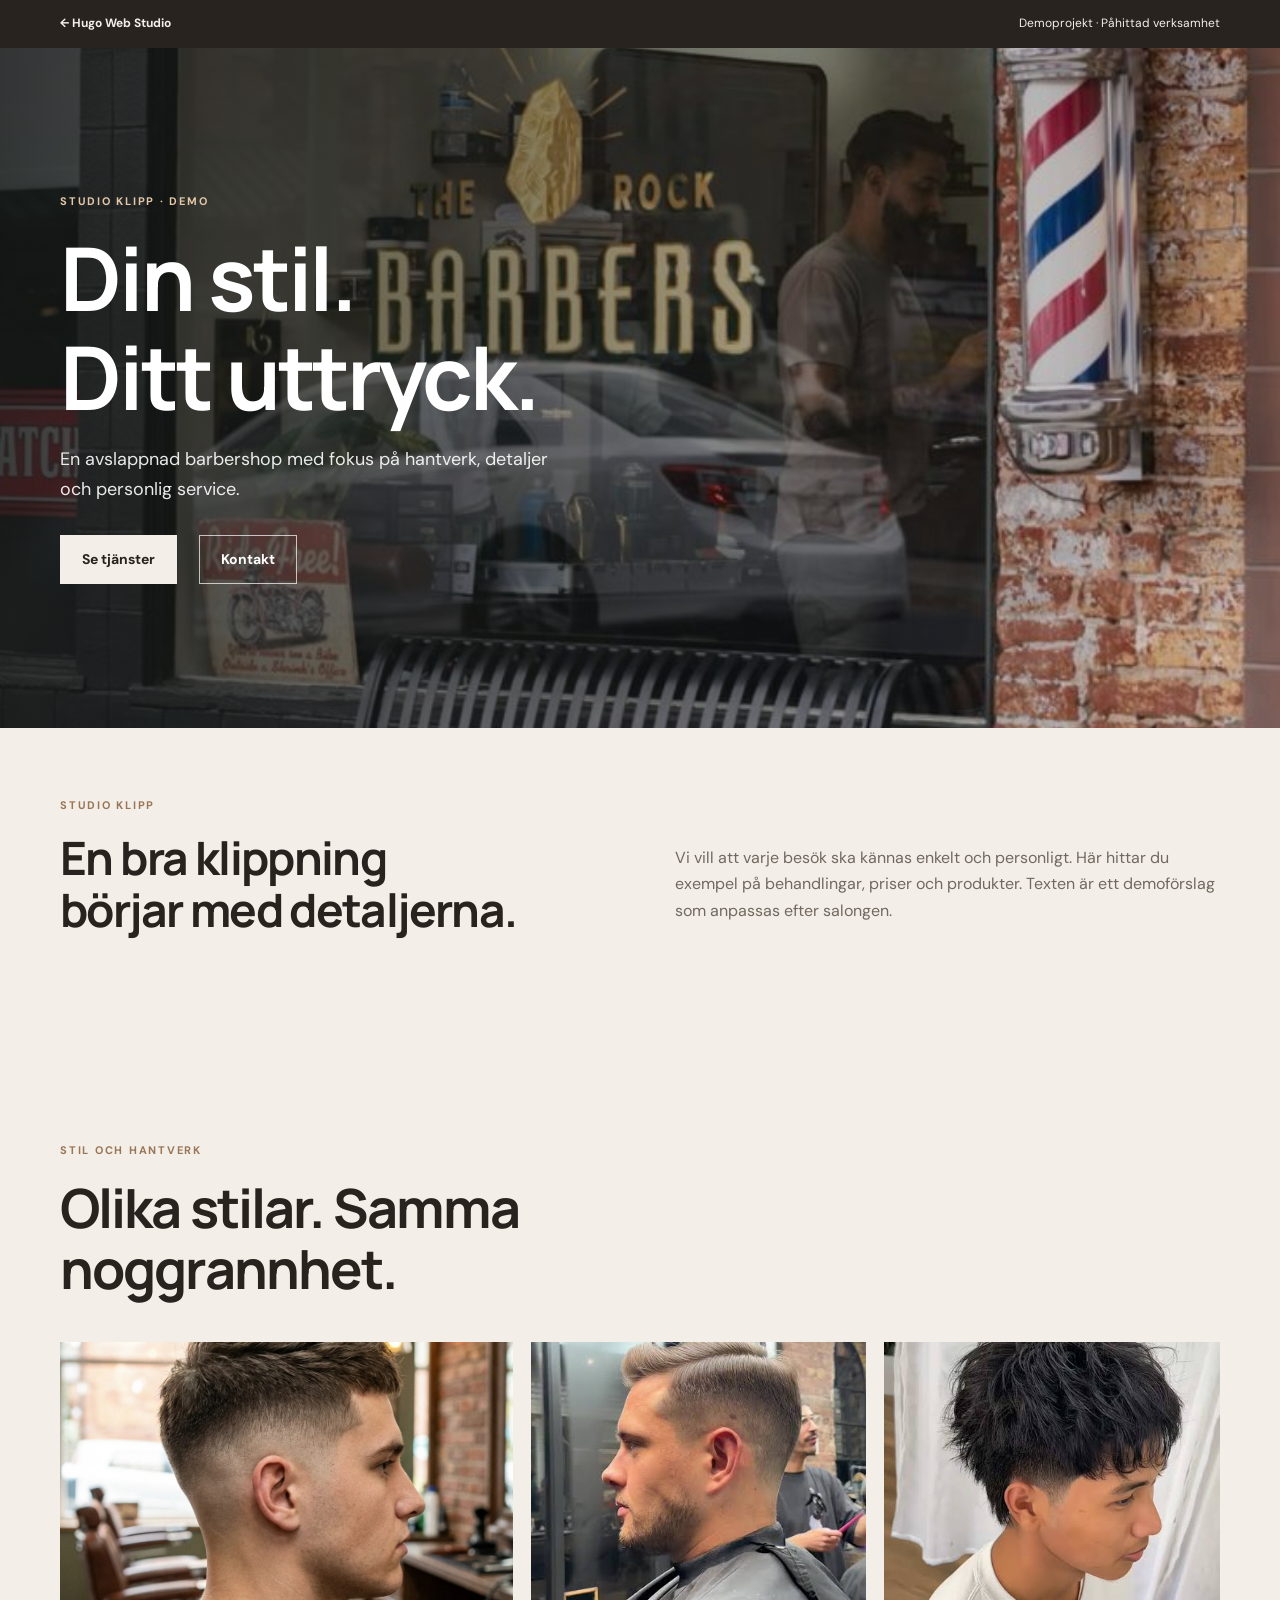
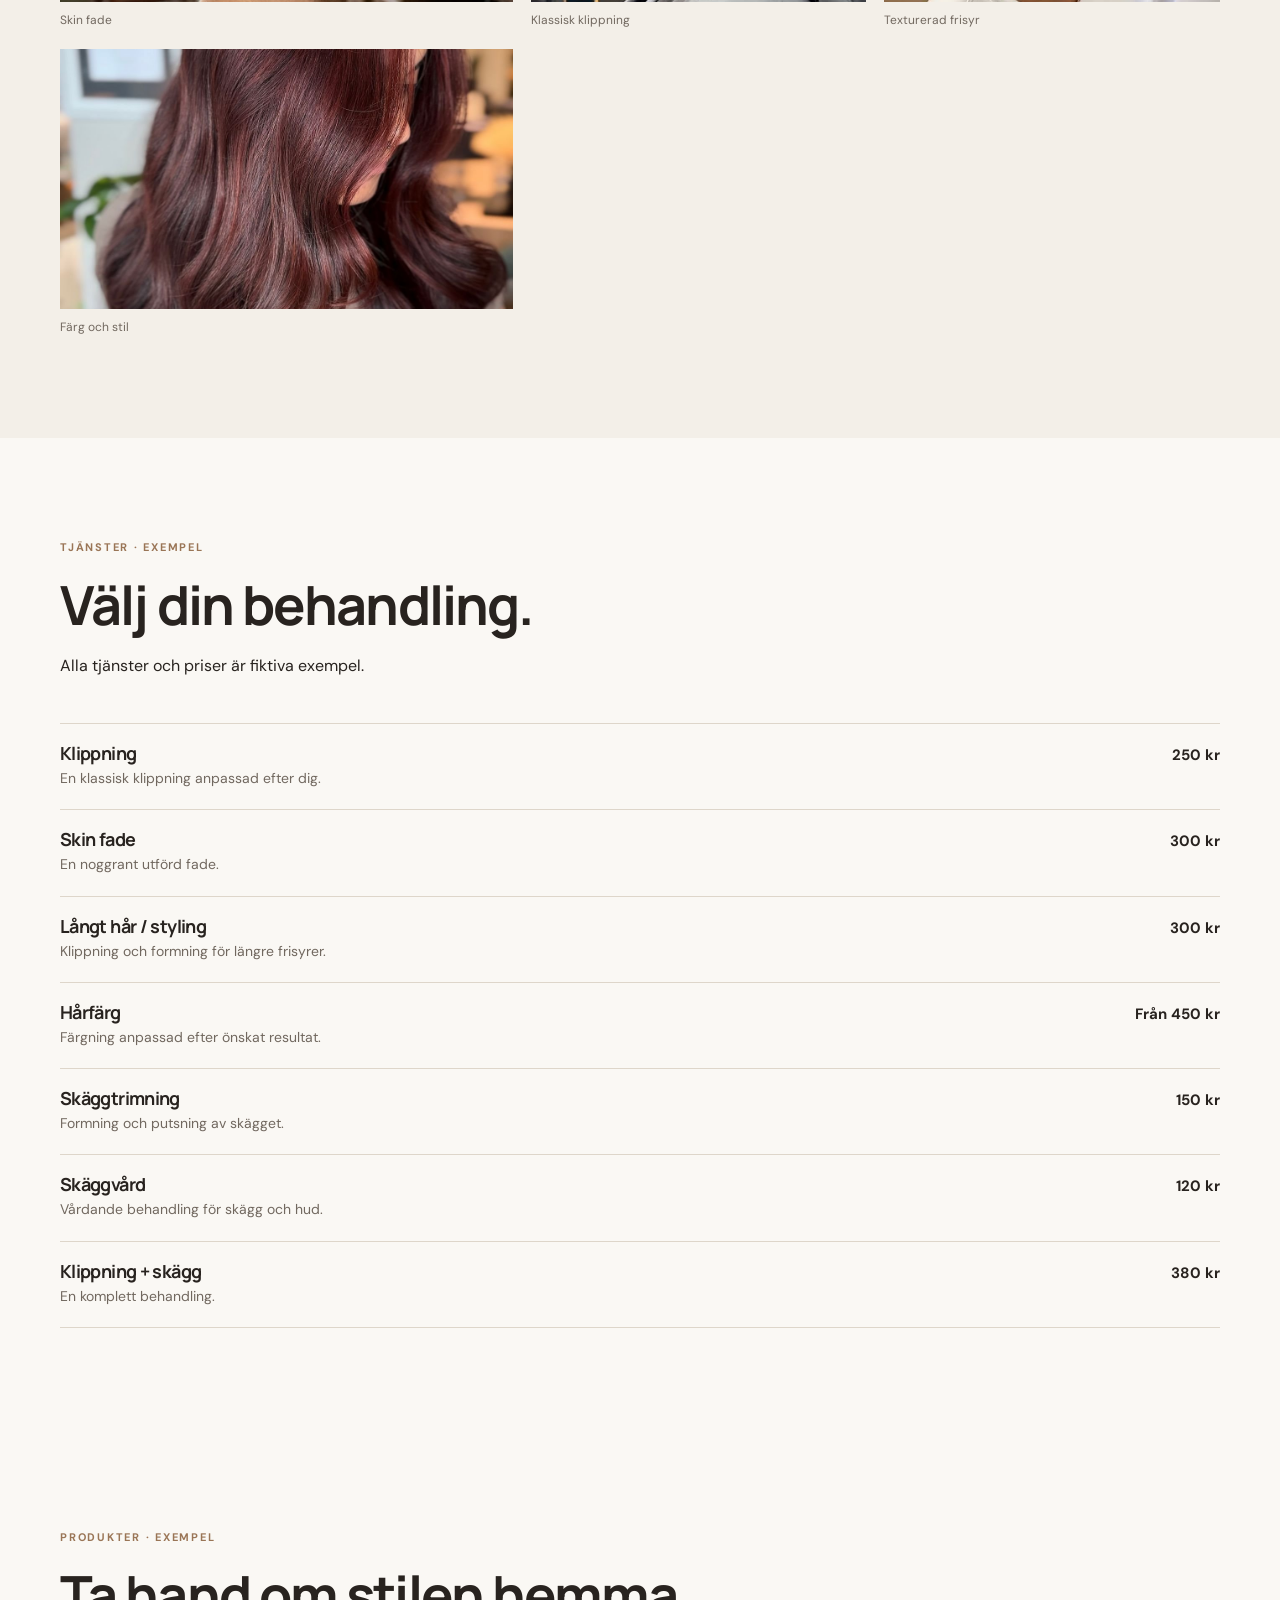
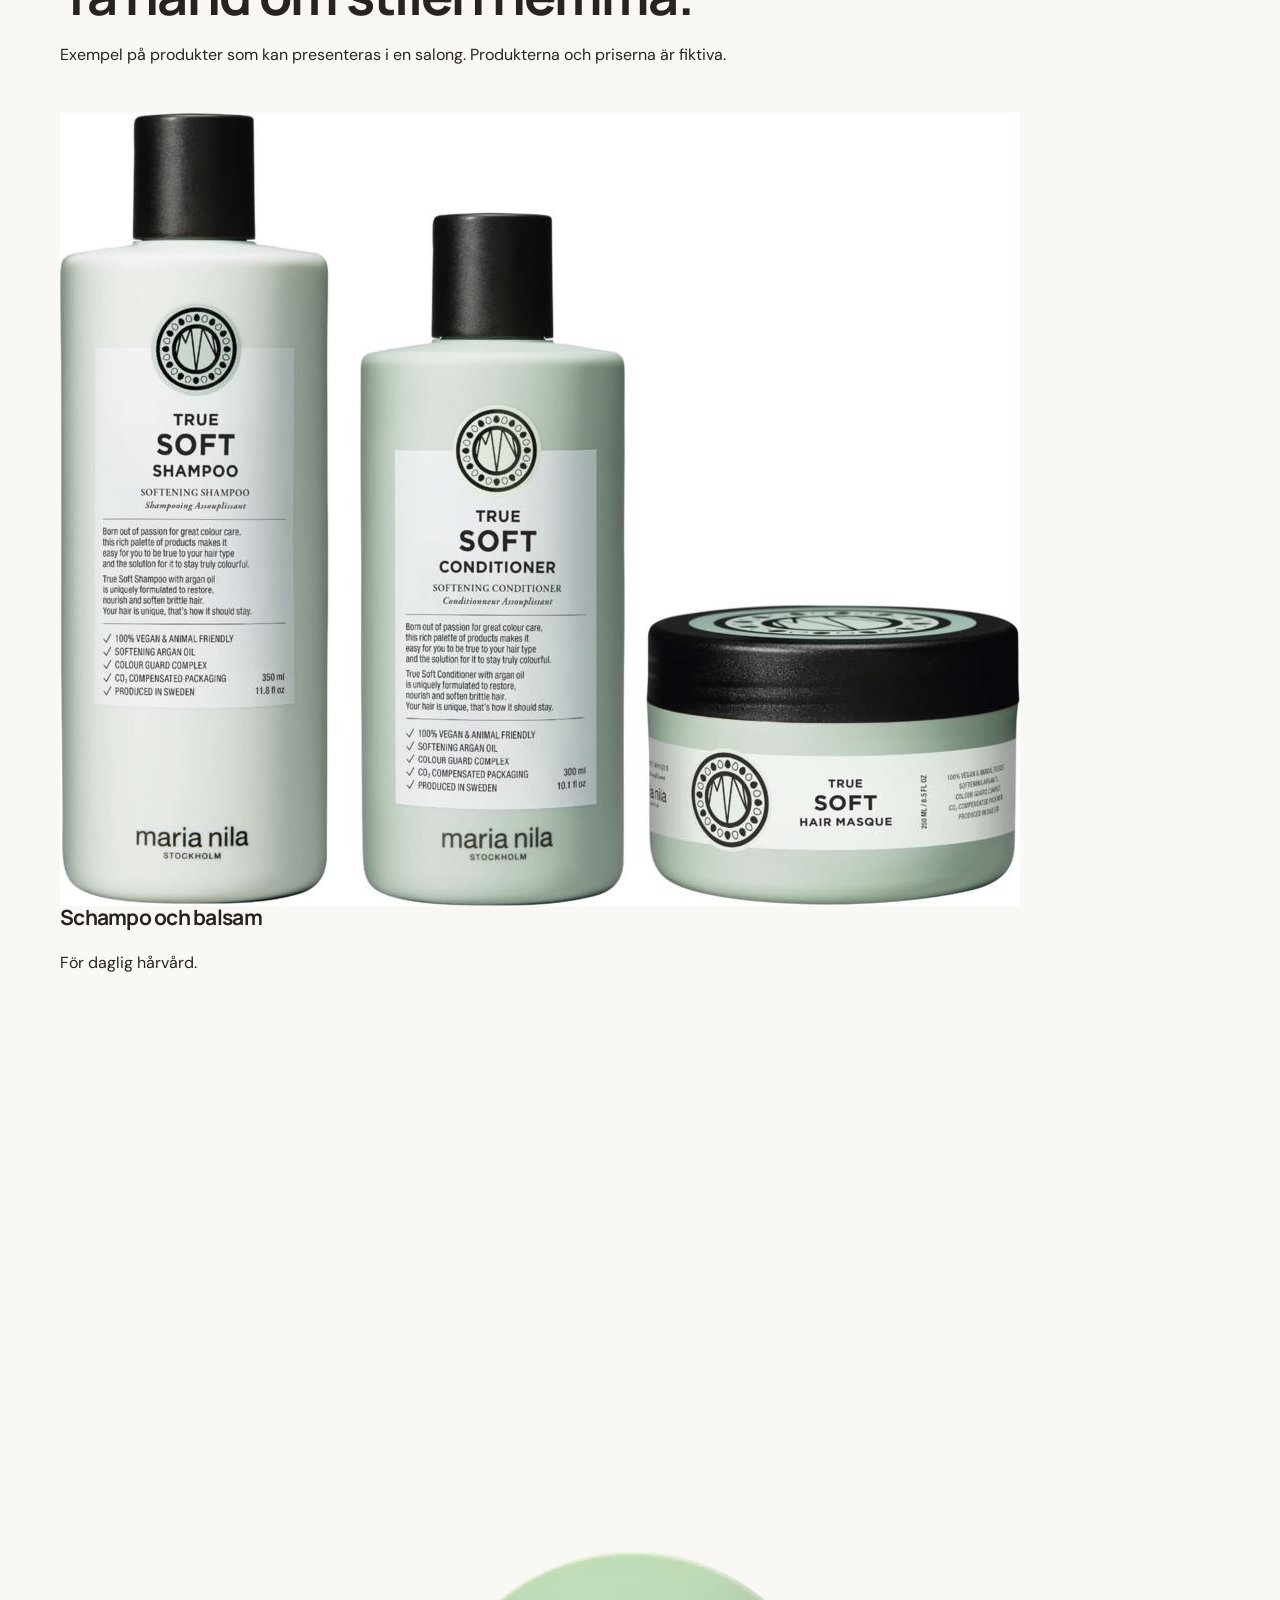
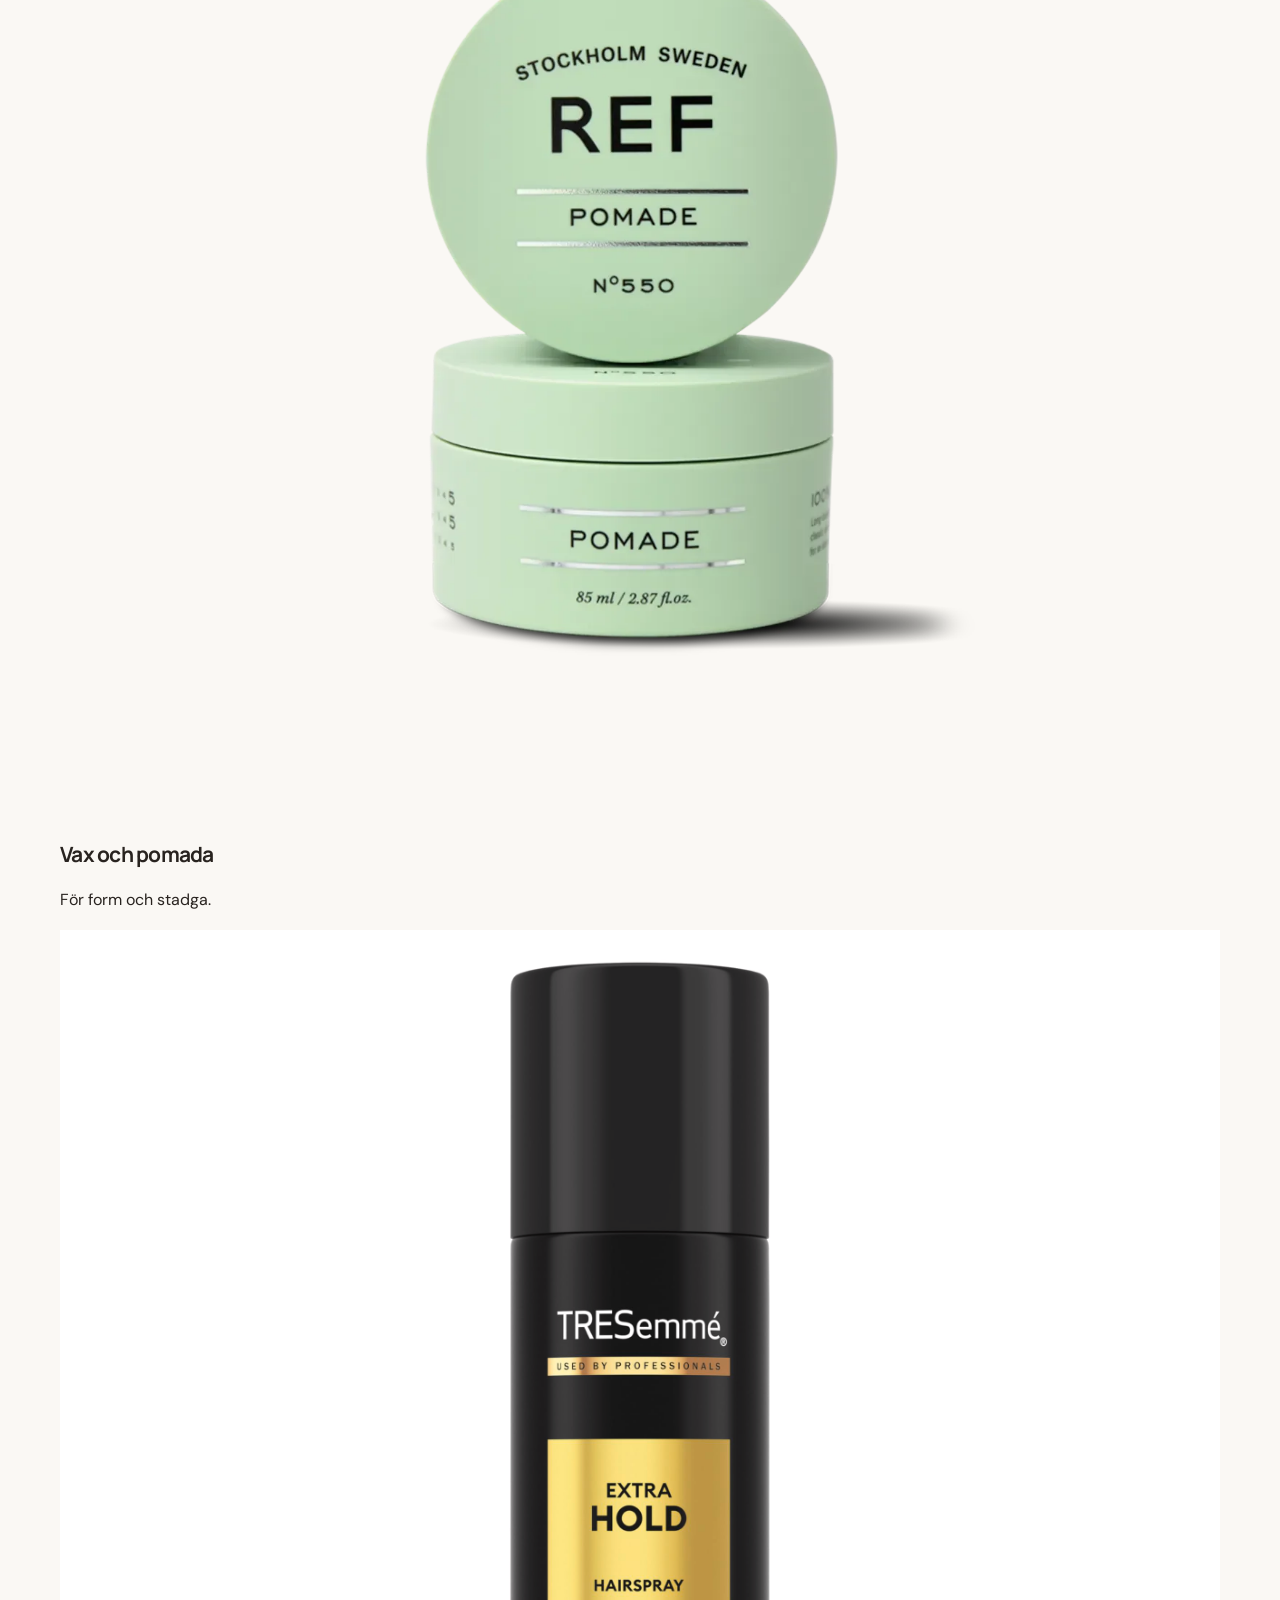
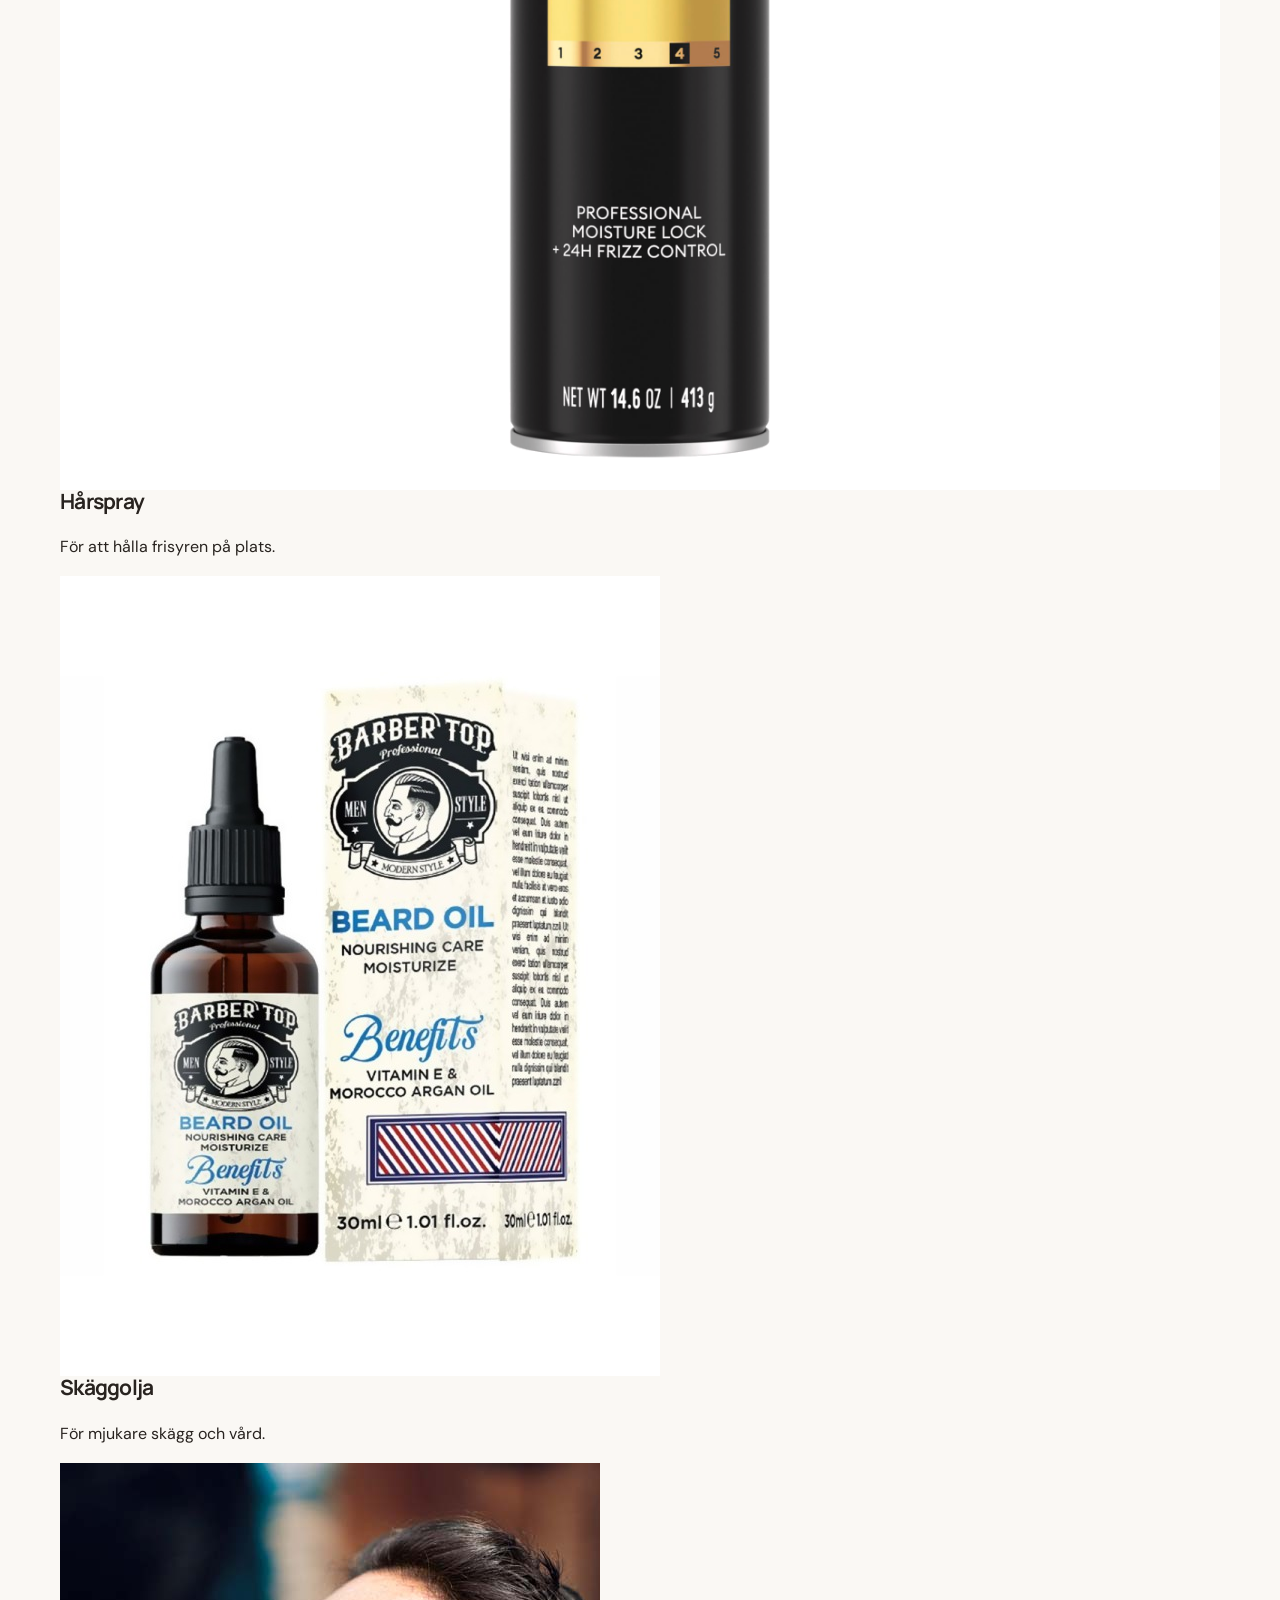
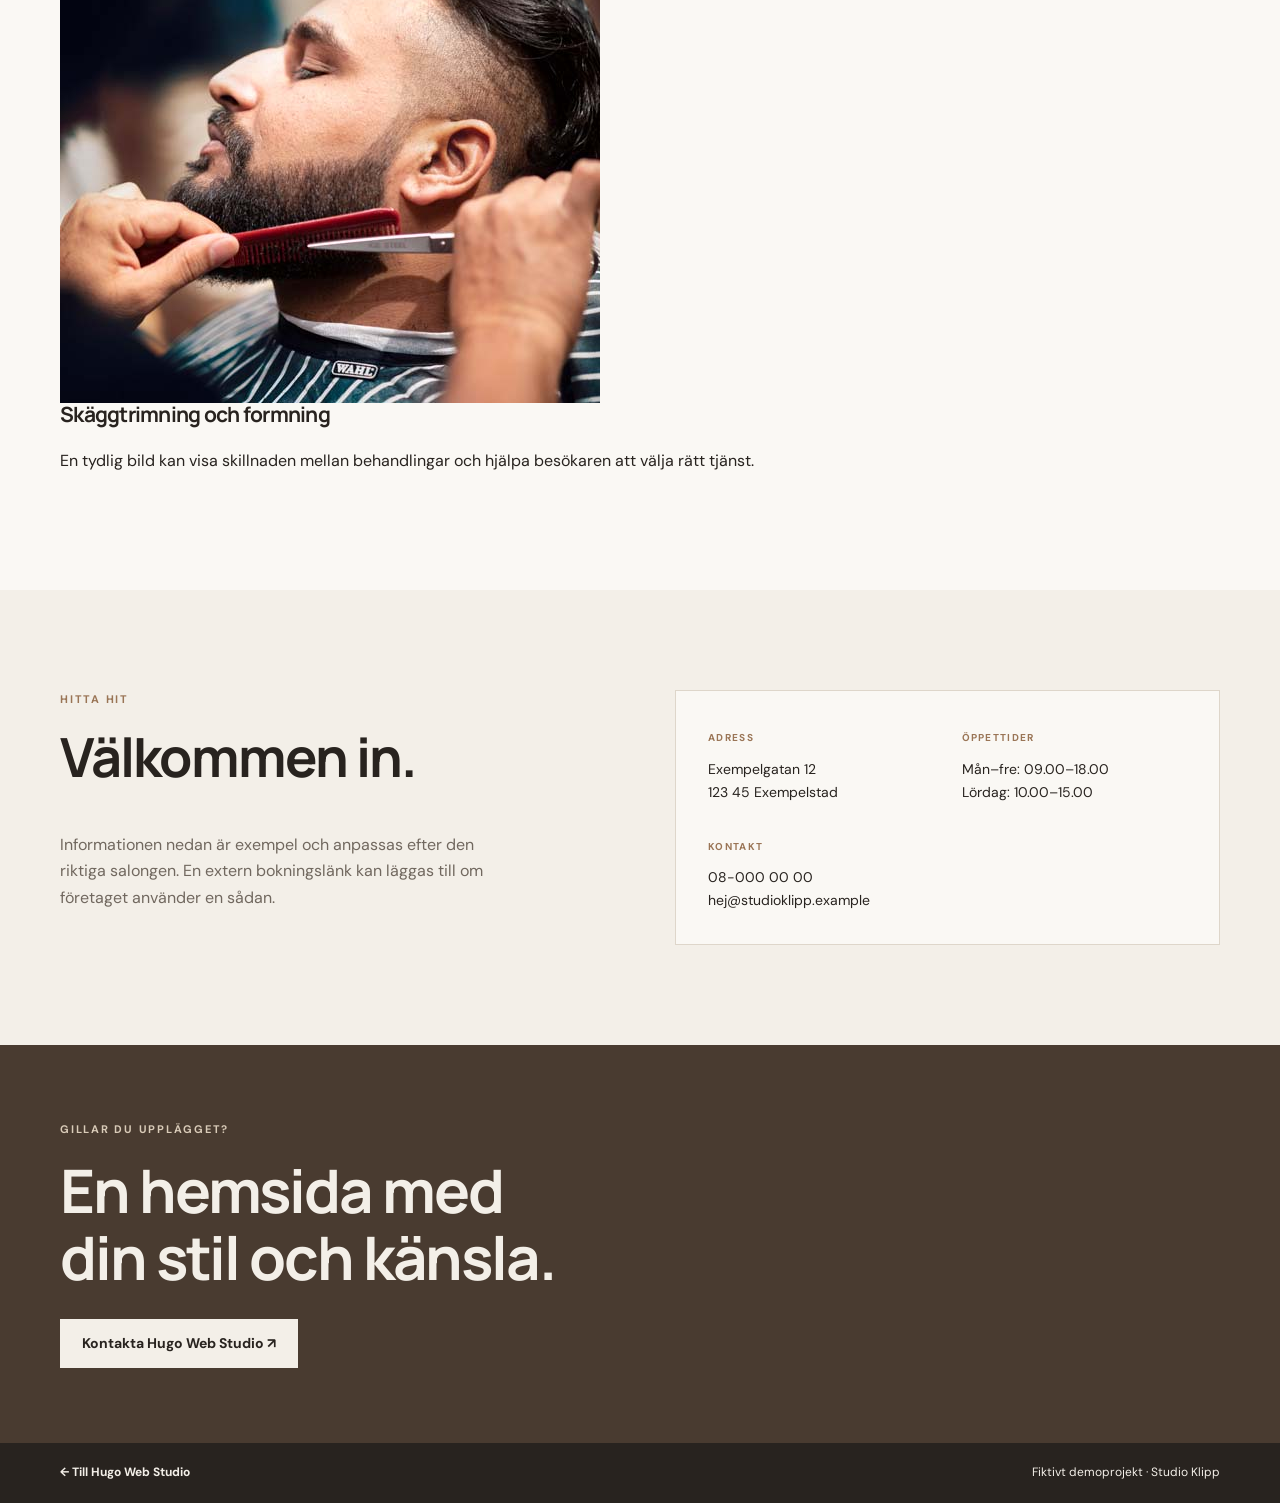
==== commit 811857ee: "Expand barber demo services gallery and products" ====
--- a/barber.html
+++ b/barber.html
@@ -10,21 +10,30 @@
 <body class="demo t-barber">
 <div class="demo-top"><div class="wrap"><a href="index.html#exempel">← Hugo Web Studio</a><span>Demoprojekt · Påhittad verksamhet</span></div></div>
 <main>
-<section class="demo-hero barber-hero">
-  <img class="demo-hero-image" src="barberoutside.jpg" alt="Exempelbild av en barbershop">
-  <div class="demo-hero-shade"></div>
-  <div class="wrap demo-hero-content"><p class="eyebrow">STUDIO KLIPP · DEMO</p><h1>Din stil.<br>Ditt uttryck.</h1><p>En avslappnad barbershop med fokus på hantverk, detaljer och personlig service.</p><div class="actions"><a class="button button-light" href="#tjanster">Se tjänster</a><a class="button button-outline-light" href="#kontakt">Kontakt</a></div></div>
-</section>
-<section class="section-tight demo-intro"><div class="wrap intro-grid"><div><p class="eyebrow">STUDIO KLIPP</p><h2>En bra klippning<br>börjar med detaljerna.</h2></div><p>Vi vill att varje besök ska kännas enkelt och personligt. Här hittar du information om våra behandlingar, priser och öppettider. Texten är ett exempel för demosidan.</p></div></section>
-<section class="section barber-gallery"><div class="wrap gallery-grid"><figure class="gallery-large"><img src="barberworking.jpg" alt="Exempelbild på barberare som klipper en kund"><figcaption>Hantverk och precision</figcaption></figure><figure><img src="barbertools.jpg" alt="Exempelbild på barberarverktyg"><figcaption>Verktyg och detaljer</figcaption></figure><figure><img src="barberoutside.jpg" alt="Exempelbild på barbershopens utsida"><figcaption>En plats att komma tillbaka till</figcaption></figure></div></section>
+<section class="demo-hero barber-hero"><img class="demo-hero-image" src="barberoutside.jpg" alt="Exempelbild av en barbershop"><div class="demo-hero-shade"></div><div class="wrap demo-hero-content"><p class="eyebrow">STUDIO KLIPP · DEMO</p><h1>Din stil.<br>Ditt uttryck.</h1><p>En avslappnad barbershop med fokus på hantverk, detaljer och personlig service.</p><div class="actions"><a class="button button-light" href="#tjanster">Se tjänster</a><a class="button button-outline-light" href="#kontakt">Kontakt</a></div></div></section>
+<section class="section-tight demo-intro"><div class="wrap intro-grid"><div><p class="eyebrow">STUDIO KLIPP</p><h2>En bra klippning<br>börjar med detaljerna.</h2></div><p>Vi vill att varje besök ska kännas enkelt och personligt. Här hittar du exempel på behandlingar, priser och produkter. Texten är ett demoförslag som anpassas efter salongen.</p></div></section>
+<section class="section barber-gallery"><div class="wrap"><div class="section-heading"><p class="eyebrow">STIL OCH HANTVERK</p><h2>Olika stilar. Samma noggrannhet.</h2></div><div class="gallery-grid barber-style-grid">
+<figure><img src="fade.jpg" alt="Exempel på skin fade-klippning"><figcaption>Skin fade</figcaption></figure>
+<figure><img src="classiccut.jpg" alt="Exempel på klassisk frisyr"><figcaption>Klassisk klippning</figcaption></figure>
+<figure><img src="texturedhair.jpg" alt="Exempel på texturerad frisyr"><figcaption>Texturerad frisyr</figcaption></figure>
+<figure><img src="haircolor.jpg" alt="Exempel på hårfärg"><figcaption>Färg och stil</figcaption></figure>
+</div></div></section>
 <section class="section demo-menu" id="tjanster"><div class="wrap"><div class="section-heading"><p class="eyebrow">TJÄNSTER · EXEMPEL</p><h2>Välj din behandling.</h2><p>Alla tjänster och priser är fiktiva exempel.</p></div><div class="menu-list">
 <div class="menu-item"><div><h3>Klippning</h3><p>En klassisk klippning anpassad efter dig.</p></div><strong>250 kr</strong></div>
 <div class="menu-item"><div><h3>Skin fade</h3><p>En noggrant utförd fade.</p></div><strong>300 kr</strong></div>
+<div class="menu-item"><div><h3>Långt hår / styling</h3><p>Klippning och formning för längre frisyrer.</p></div><strong>300 kr</strong></div>
+<div class="menu-item"><div><h3>Hårfärg</h3><p>Färgning anpassad efter önskat resultat.</p></div><strong>Från 450 kr</strong></div>
 <div class="menu-item"><div><h3>Skäggtrimning</h3><p>Formning och putsning av skägget.</p></div><strong>150 kr</strong></div>
+<div class="menu-item"><div><h3>Skäggvård</h3><p>Vårdande behandling för skägg och hud.</p></div><strong>120 kr</strong></div>
 <div class="menu-item"><div><h3>Klippning + skägg</h3><p>En komplett behandling.</p></div><strong>380 kr</strong></div>
 </div></div></section>
-<section class="section demo-details" id="kontakt"><div class="wrap details-grid"><div><p class="eyebrow">HITTA HIT</p><h2>Välkommen in.</h2><p>Informationen nedan är exempel och anpassas efter den riktiga salongen. En befintlig extern bokningslänk kan läggas till om företaget använder en sådan.</p></div><div class="detail-card"><div><span>ADRESS</span><p>Exempelgatan 12<br>123 45 Exempelstad</p></div><div><span>ÖPPETTIDER</span><p>Mån–fre: 09.00–18.00<br>Lördag: 10.00–15.00</p></div><div><span>KONTAKT</span><p>08-000 00 00<br>hej@studioklipp.example</p></div></div></div></section>
+<section class="section product-section"><div class="wrap"><div class="section-heading"><p class="eyebrow">PRODUKTER · EXEMPEL</p><h2>Ta hand om stilen hemma.</h2><p>Exempel på produkter som kan presenteras i en salong. Produkterna och priserna är fiktiva.</p></div><div class="product-grid">
+<article class="product-card"><img src="hairproducts.jpg" alt="Hårvårdsprodukter"><h3>Schampo och balsam</h3><p>För daglig hårvård.</p></article>
+<article class="product-card"><img src="pomade.jpg" alt="Pomada och stylingprodukt"><h3>Vax och pomada</h3><p>För form och stadga.</p></article>
+<article class="product-card"><img src="hairspray.jpg" alt="Hårspray"><h3>Hårspray</h3><p>För att hålla frisyren på plats.</p></article>
+<article class="product-card"><img src="beardoil.jpg" alt="Skäggolja"><h3>Skäggolja</h3><p>För mjukare skägg och vård.</p></article>
+</div><div class="menu-note"><img src="beardtrim.jpg" alt="Skäggtrimning"><div><h3>Skäggtrimning och formning</h3><p>En tydlig bild kan visa skillnaden mellan behandlingar och hjälpa besökaren att välja rätt tjänst.</p></div></div></div></section>
+<section class="section demo-details" id="kontakt"><div class="wrap details-grid"><div><p class="eyebrow">HITTA HIT</p><h2>Välkommen in.</h2><p>Informationen nedan är exempel och anpassas efter den riktiga salongen. En extern bokningslänk kan läggas till om företaget använder en sådan.</p></div><div class="detail-card"><div><span>ADRESS</span><p>Exempelgatan 12<br>123 45 Exempelstad</p></div><div><span>ÖPPETTIDER</span><p>Mån–fre: 09.00–18.00<br>Lördag: 10.00–15.00</p></div><div><span>KONTAKT</span><p>08-000 00 00<br>hej@studioklipp.example</p></div></div></div></section>
 <section class="demo-cta"><div class="wrap"><p class="eyebrow">GILLAR DU UPPLÄGGET?</p><h2>En hemsida med<br>din stil och känsla.</h2><a class="button button-light" href="index.html#kontakt">Kontakta Hugo Web Studio ↗</a></div></section>
-</main>
-<footer class="demo-footer"><div class="wrap"><a href="index.html">← Till Hugo Web Studio</a><span>Fiktivt demoprojekt · Studio Klipp</span></div></footer>
-</body></html>
+</main><footer class="demo-footer"><div class="wrap"><a href="index.html">← Till Hugo Web Studio</a><span>Fiktivt demoprojekt · Studio Klipp</span></div></footer>
+</body></html>
--- a/style.css
+++ b/style.css
@@ -96,7 +96,8 @@
 .orbit-two{animation-delay:-2.5s}.orbit-three{animation-delay:-5s}
 .orbit-image{width:min(100%,250px);aspect-ratio:1/1;border-radius:50%;overflow:hidden;display:block;background:var(--sand);border:7px solid #fff;box-shadow:0 12px 34px rgba(40,35,31,.10);transition:transform .35s,box-shadow .35s}
 .orbit-image img{width:100%;height:100%;object-fit:cover;transition:transform .5s}
-.orbit-item:hover .orbit-image{transform:translateY(-7px);box-shadow:0 18px 42px rgba(40,35,31,.16)}\n.orbit-item.is-shifting{opacity:.78;transform:translateY(-5px)}
+.orbit-item:hover .orbit-image{transform:translateY(-7px);box-shadow:0 18px 42px rgba(40,35,31,.16)}
+.orbit-item.is-shifting{opacity:.78;transform:translateY(-5px)}
 .orbit-item:hover .orbit-image img{transform:scale(1.06)}
 .orbit-item strong{font:700 19px var(--display);letter-spacing:-.02em}
 @keyframes orbitFloat{0%,100%{transform:translateY(0)}50%{transform:translateY(-10px)}}
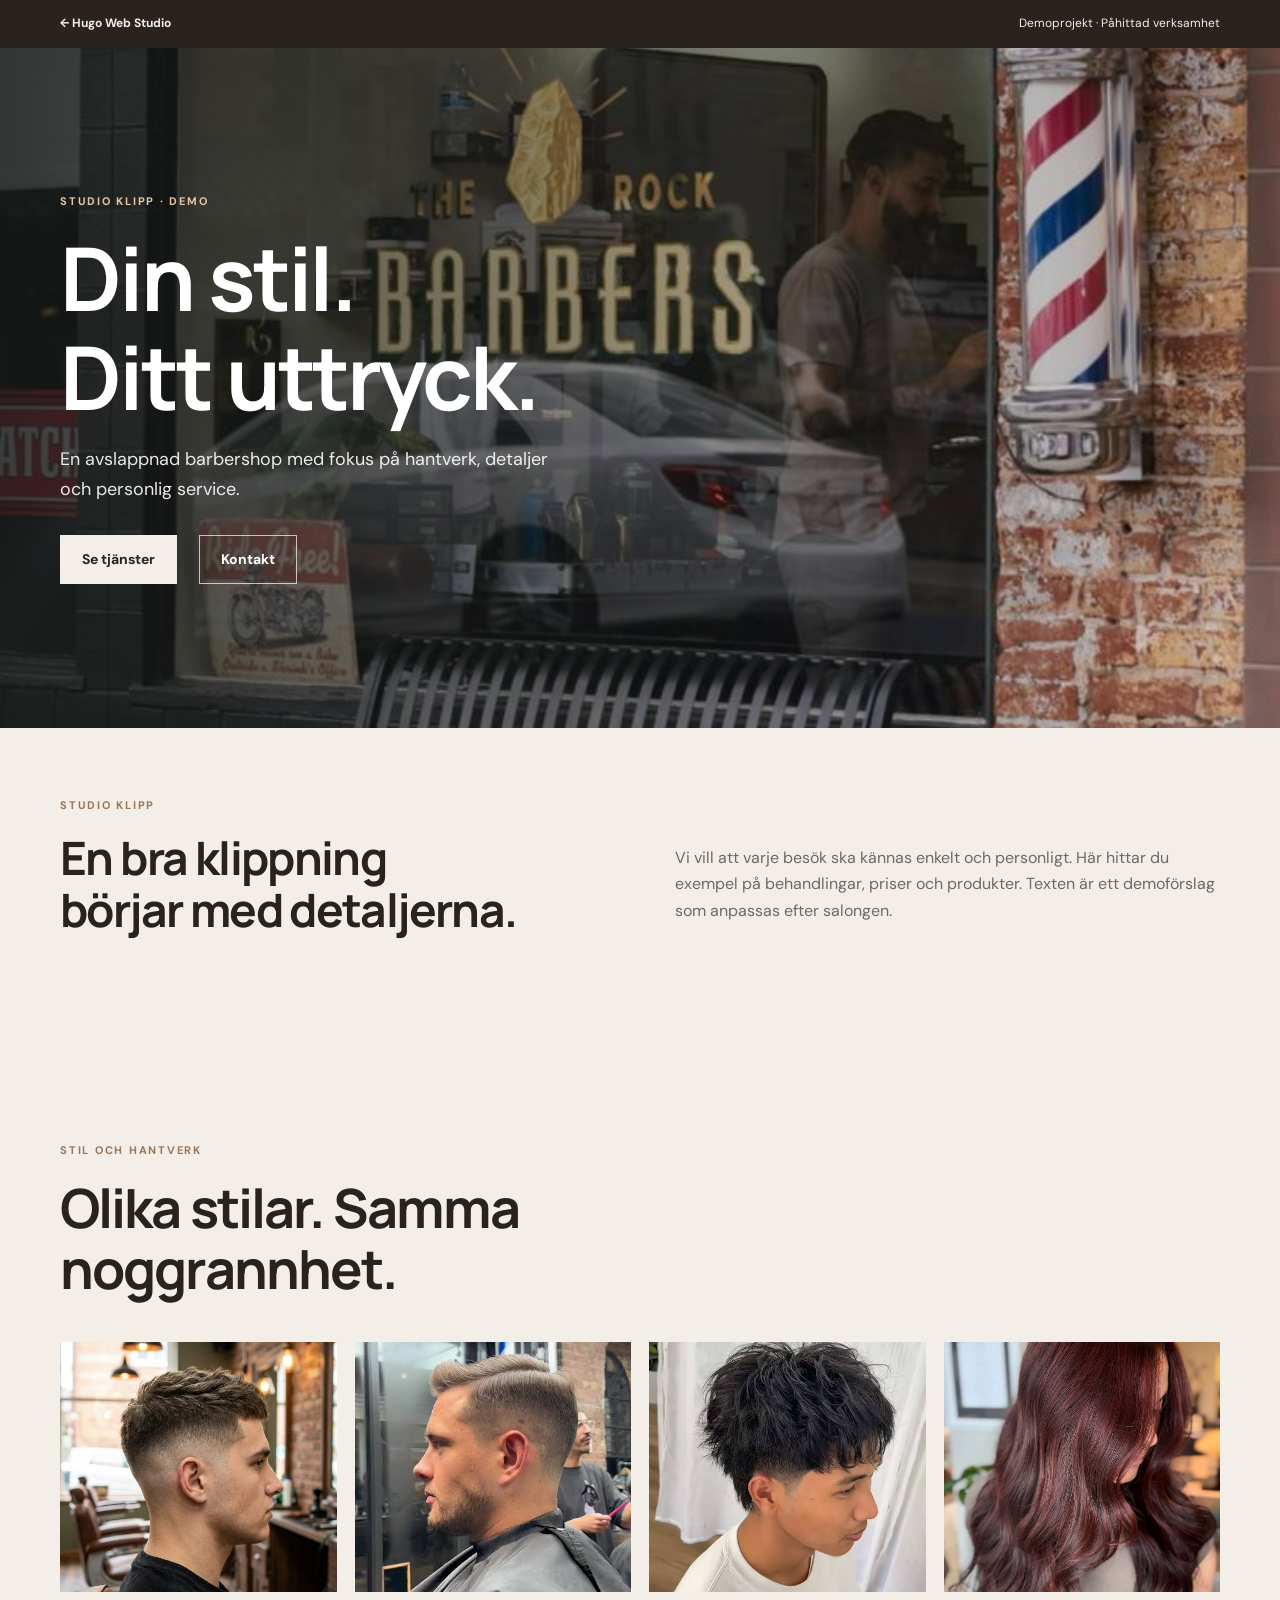
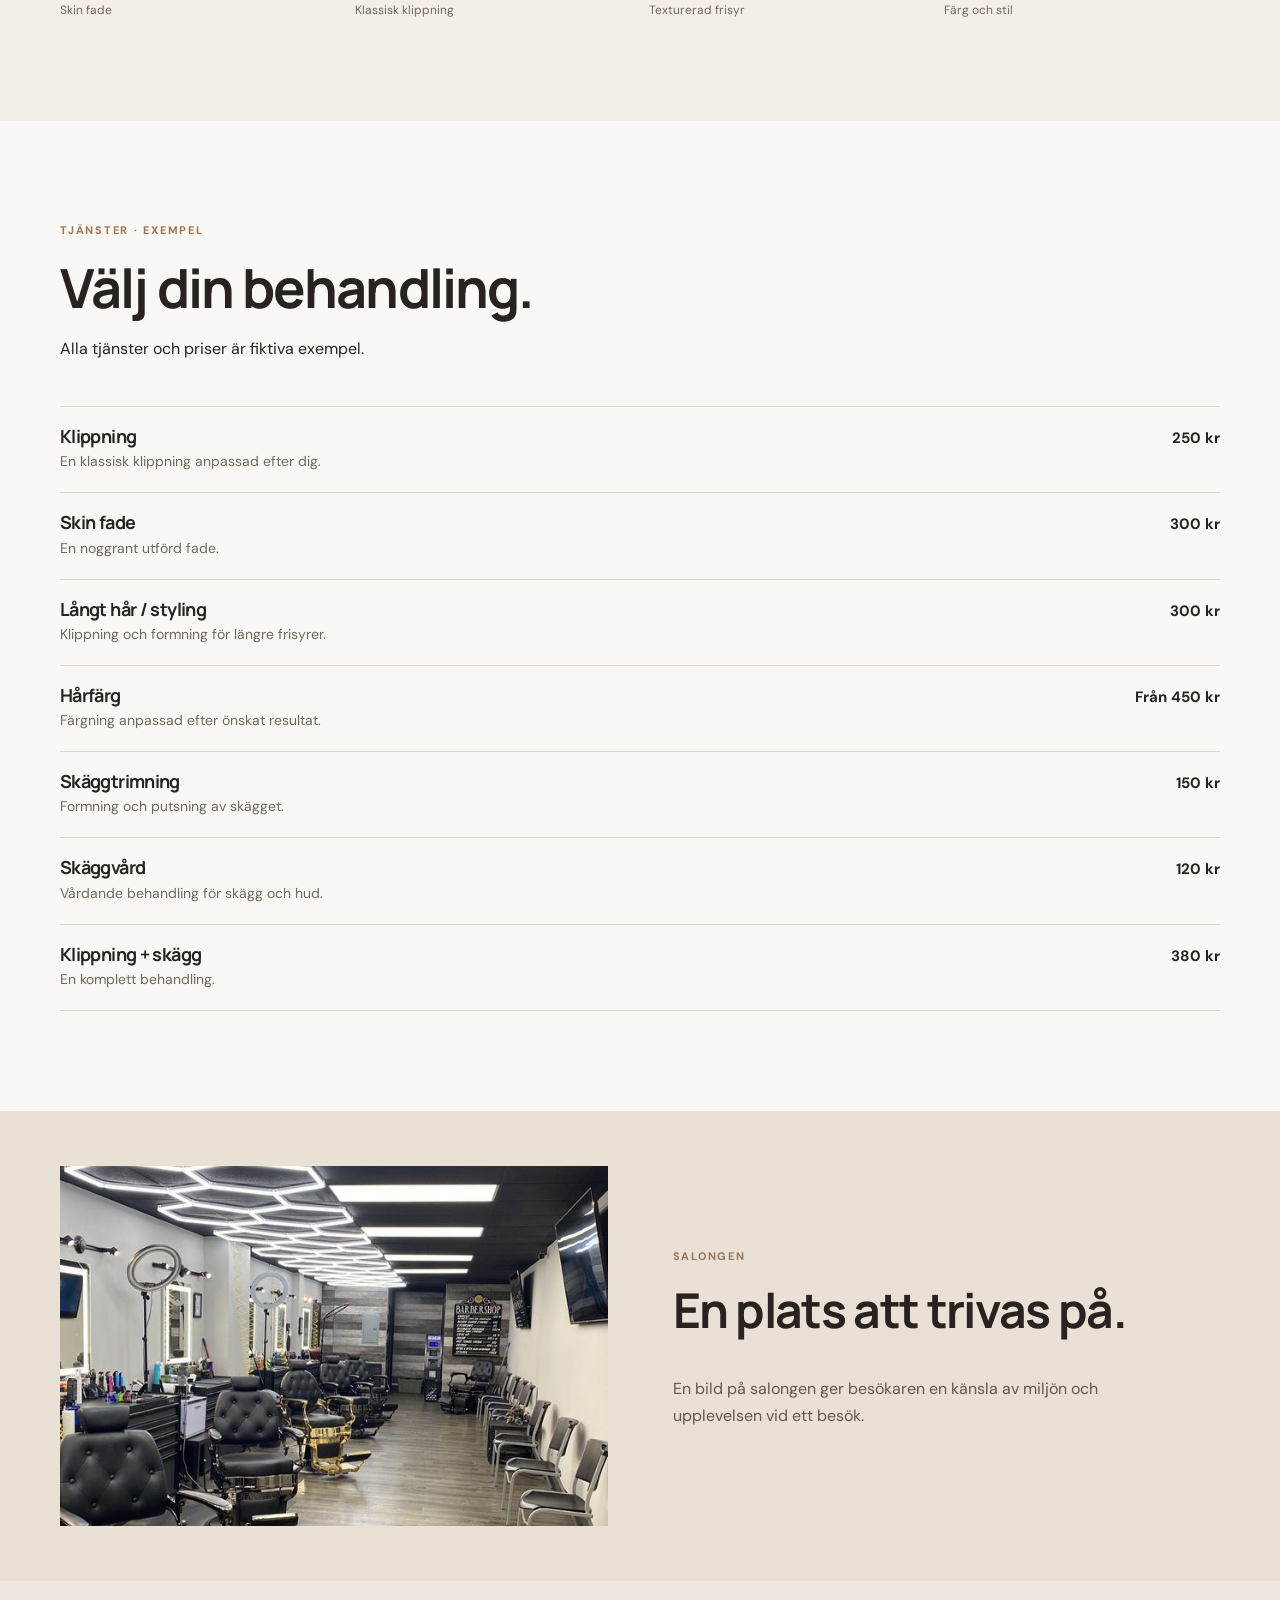
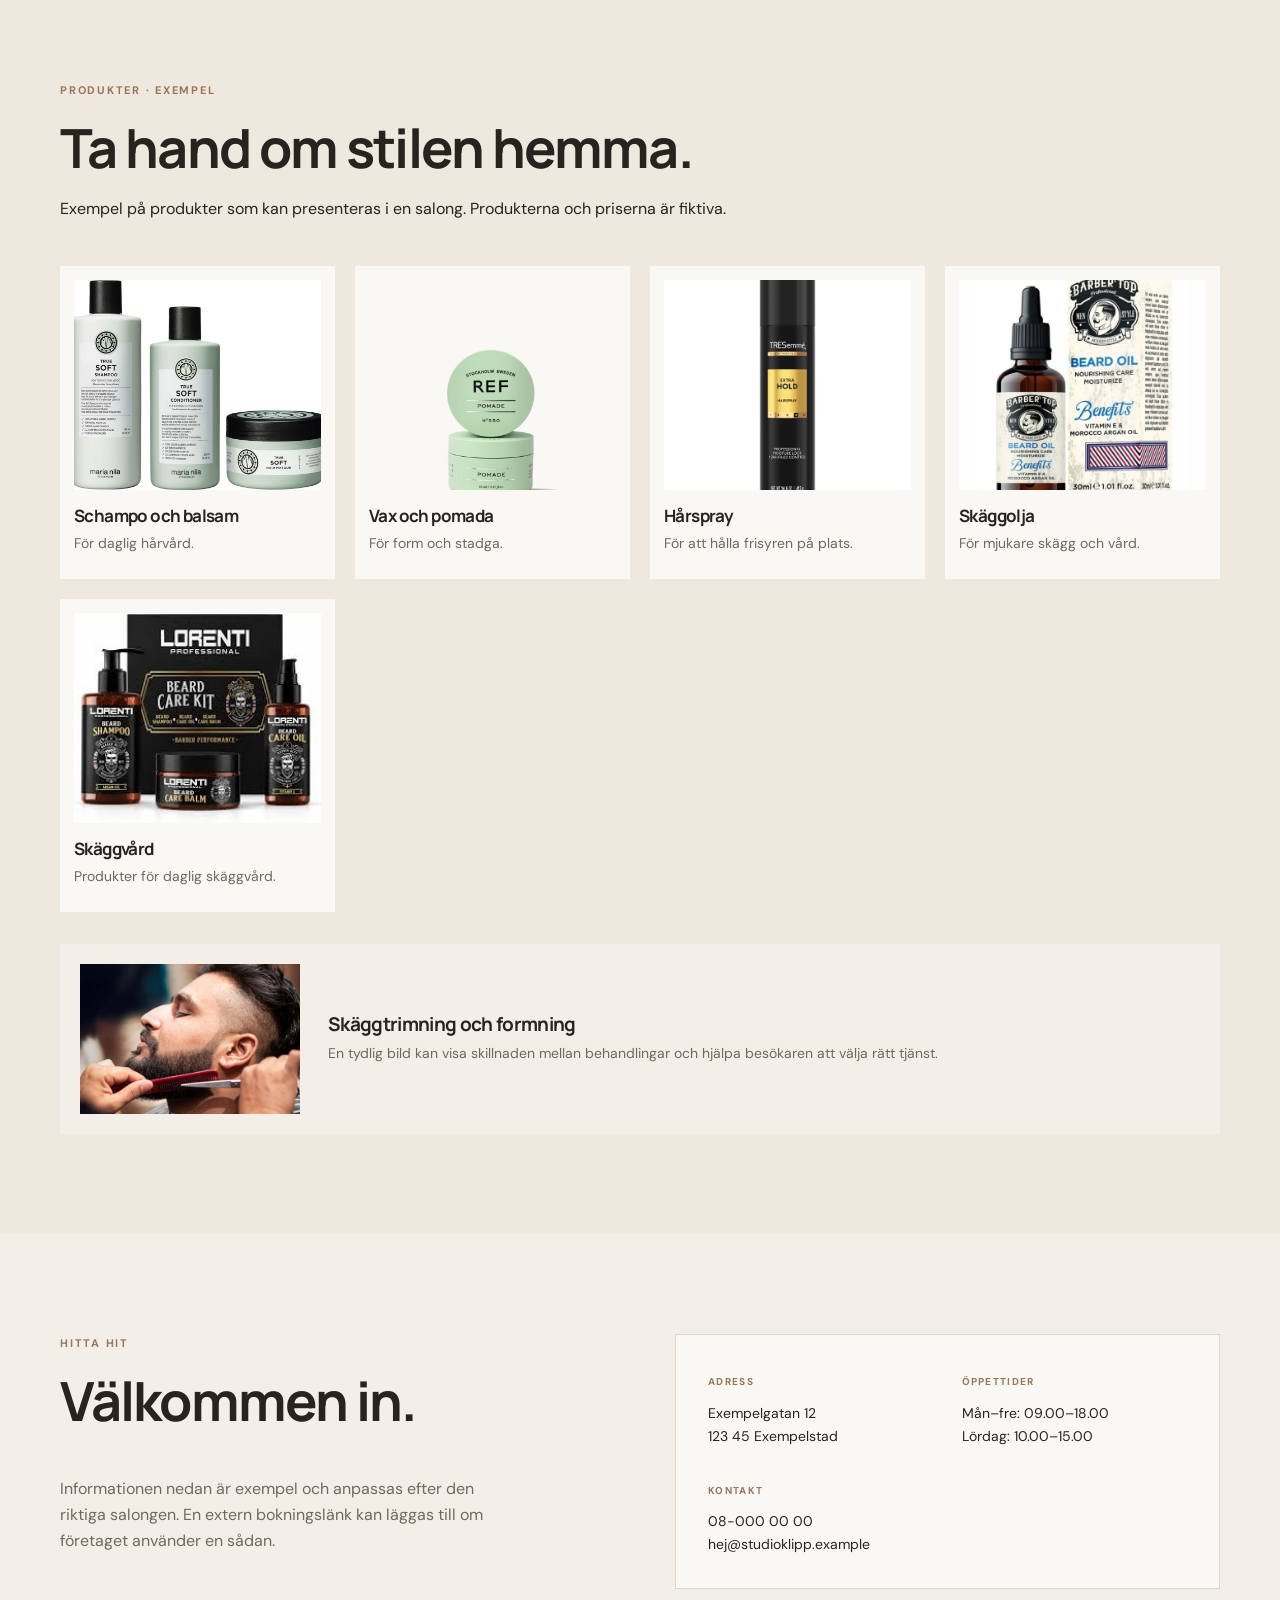
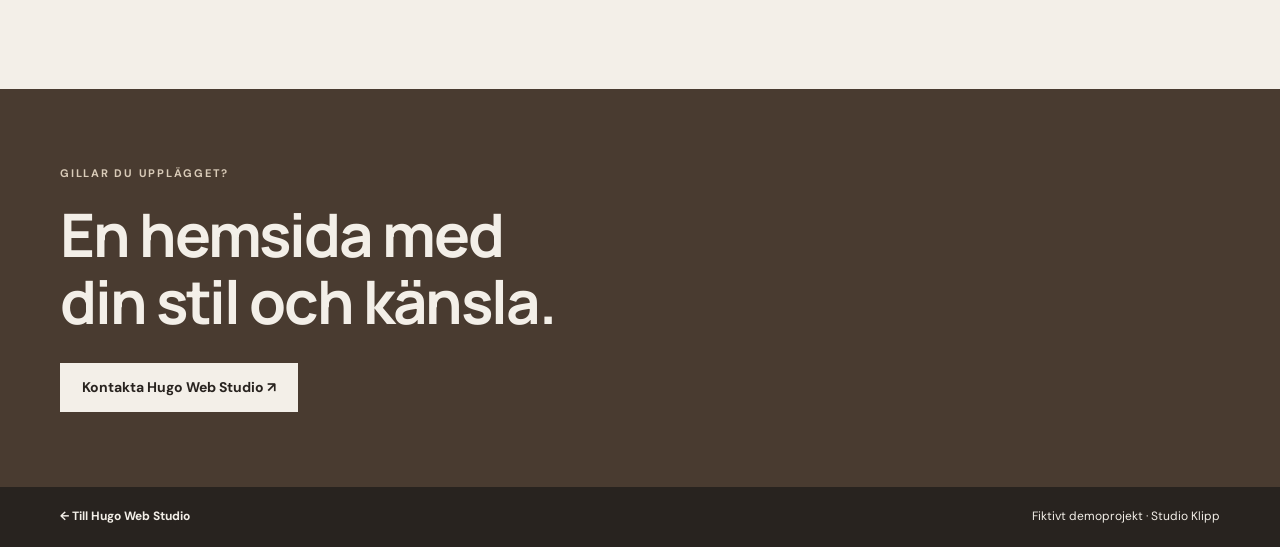
==== commit 55832587: "Add uploaded barber interior and beard care photos" ====
--- a/barber.html
+++ b/barber.html
@@ -27,11 +27,13 @@
 <div class="menu-item"><div><h3>Skäggvård</h3><p>Vårdande behandling för skägg och hud.</p></div><strong>120 kr</strong></div>
 <div class="menu-item"><div><h3>Klippning + skägg</h3><p>En komplett behandling.</p></div><strong>380 kr</strong></div>
 </div></div></section>
+<section class="image-band barber-interior-band"><div class="wrap image-band-grid"><img src="barber.jpeg" alt="Exempelbild från en barbersalong"><div><p class="eyebrow">SALONGEN</p><h2>En plats att trivas på.</h2><p>En bild på salongen ger besökaren en känsla av miljön och upplevelsen vid ett besök.</p></div></div></section>
 <section class="section product-section"><div class="wrap"><div class="section-heading"><p class="eyebrow">PRODUKTER · EXEMPEL</p><h2>Ta hand om stilen hemma.</h2><p>Exempel på produkter som kan presenteras i en salong. Produkterna och priserna är fiktiva.</p></div><div class="product-grid">
 <article class="product-card"><img src="hairproducts.jpg" alt="Hårvårdsprodukter"><h3>Schampo och balsam</h3><p>För daglig hårvård.</p></article>
 <article class="product-card"><img src="pomade.jpg" alt="Pomada och stylingprodukt"><h3>Vax och pomada</h3><p>För form och stadga.</p></article>
 <article class="product-card"><img src="hairspray.jpg" alt="Hårspray"><h3>Hårspray</h3><p>För att hålla frisyren på plats.</p></article>
 <article class="product-card"><img src="beardoil.jpg" alt="Skäggolja"><h3>Skäggolja</h3><p>För mjukare skägg och vård.</p></article>
+<article class="product-card"><img src="beardcare.jpg" alt="Produkter för skäggvård"><h3>Skäggvård</h3><p>Produkter för daglig skäggvård.</p></article>
 </div><div class="menu-note"><img src="beardtrim.jpg" alt="Skäggtrimning"><div><h3>Skäggtrimning och formning</h3><p>En tydlig bild kan visa skillnaden mellan behandlingar och hjälpa besökaren att välja rätt tjänst.</p></div></div></div></section>
 <section class="section demo-details" id="kontakt"><div class="wrap details-grid"><div><p class="eyebrow">HITTA HIT</p><h2>Välkommen in.</h2><p>Informationen nedan är exempel och anpassas efter den riktiga salongen. En extern bokningslänk kan läggas till om företaget använder en sådan.</p></div><div class="detail-card"><div><span>ADRESS</span><p>Exempelgatan 12<br>123 45 Exempelstad</p></div><div><span>ÖPPETTIDER</span><p>Mån–fre: 09.00–18.00<br>Lördag: 10.00–15.00</p></div><div><span>KONTAKT</span><p>08-000 00 00<br>hej@studioklipp.example</p></div></div></div></section>
 <section class="demo-cta"><div class="wrap"><p class="eyebrow">GILLAR DU UPPLÄGGET?</p><h2>En hemsida med<br>din stil och känsla.</h2><a class="button button-light" href="index.html#kontakt">Kontakta Hugo Web Studio ↗</a></div></section>
--- a/style.css
+++ b/style.css
@@ -208,3 +208,43 @@
   .footer-inner{align-items:flex-start;flex-direction:column}
 }
 @media(prefers-reduced-motion:reduce){*{scroll-behavior:auto!important;transition:none!important}}
+
+
+/* Extra bildsektioner för demoprojekten */
+.food-grid{display:grid;grid-template-columns:repeat(2,minmax(0,1fr));gap:26px}
+.food-card{display:grid;grid-template-columns:minmax(140px,.9fr) 1.1fr;gap:20px;align-items:center;background:var(--paper);padding:14px}
+.food-card img{width:100%;height:190px;object-fit:cover}
+.food-card h3,.product-card h3,.menu-note h3{font-size:19px;margin:0 0 7px}
+.food-card p,.product-card p,.menu-note p{font-size:14px;color:var(--muted);margin:0 0 10px}
+.food-card strong{font-size:15px}
+.extra-menu{background:#eee8df}
+.three-food{grid-template-columns:repeat(3,minmax(0,1fr))}
+.three-food .food-card{grid-template-columns:1fr;align-items:start}
+.three-food .food-card img{height:220px}
+.menu-note{display:grid;grid-template-columns:220px 1fr;gap:28px;align-items:center;margin-top:32px;padding:20px;background:var(--paper)}
+.menu-note img{width:100%;height:150px;object-fit:cover}
+.menu-note p{margin:0;max-width:650px}
+.barber-style-grid{grid-template-columns:repeat(4,minmax(0,1fr))}
+.barber-style-grid img{height:250px}
+.product-section{background:#eee8df}
+.product-grid{display:grid;grid-template-columns:repeat(4,minmax(0,1fr));gap:20px}
+.product-card{background:var(--surface);padding:14px}
+.product-card img{width:100%;height:210px;object-fit:cover;margin-bottom:16px}
+.product-card h3{font-size:17px}
+.shop-product-grid{grid-template-columns:repeat(3,minmax(0,1fr))}
+.shop-product-grid .product-card img{height:240px}
+@media(max-width:900px){
+ .product-grid{grid-template-columns:repeat(2,minmax(0,1fr))}
+ .barber-style-grid{grid-template-columns:repeat(2,minmax(0,1fr))}
+ .three-food{grid-template-columns:1fr 1fr}
+}
+@media(max-width:650px){
+ .food-grid,.three-food,.product-grid,.shop-product-grid,.barber-style-grid{grid-template-columns:1fr}
+ .food-card{grid-template-columns:120px 1fr;gap:14px;padding:10px}
+ .food-card img{height:135px}
+ .three-food .food-card{grid-template-columns:120px 1fr}
+ .three-food .food-card img{height:135px}
+ .product-card img,.shop-product-grid .product-card img{height:230px}
+ .menu-note{grid-template-columns:1fr;gap:16px}
+ .menu-note img{height:210px}
+}
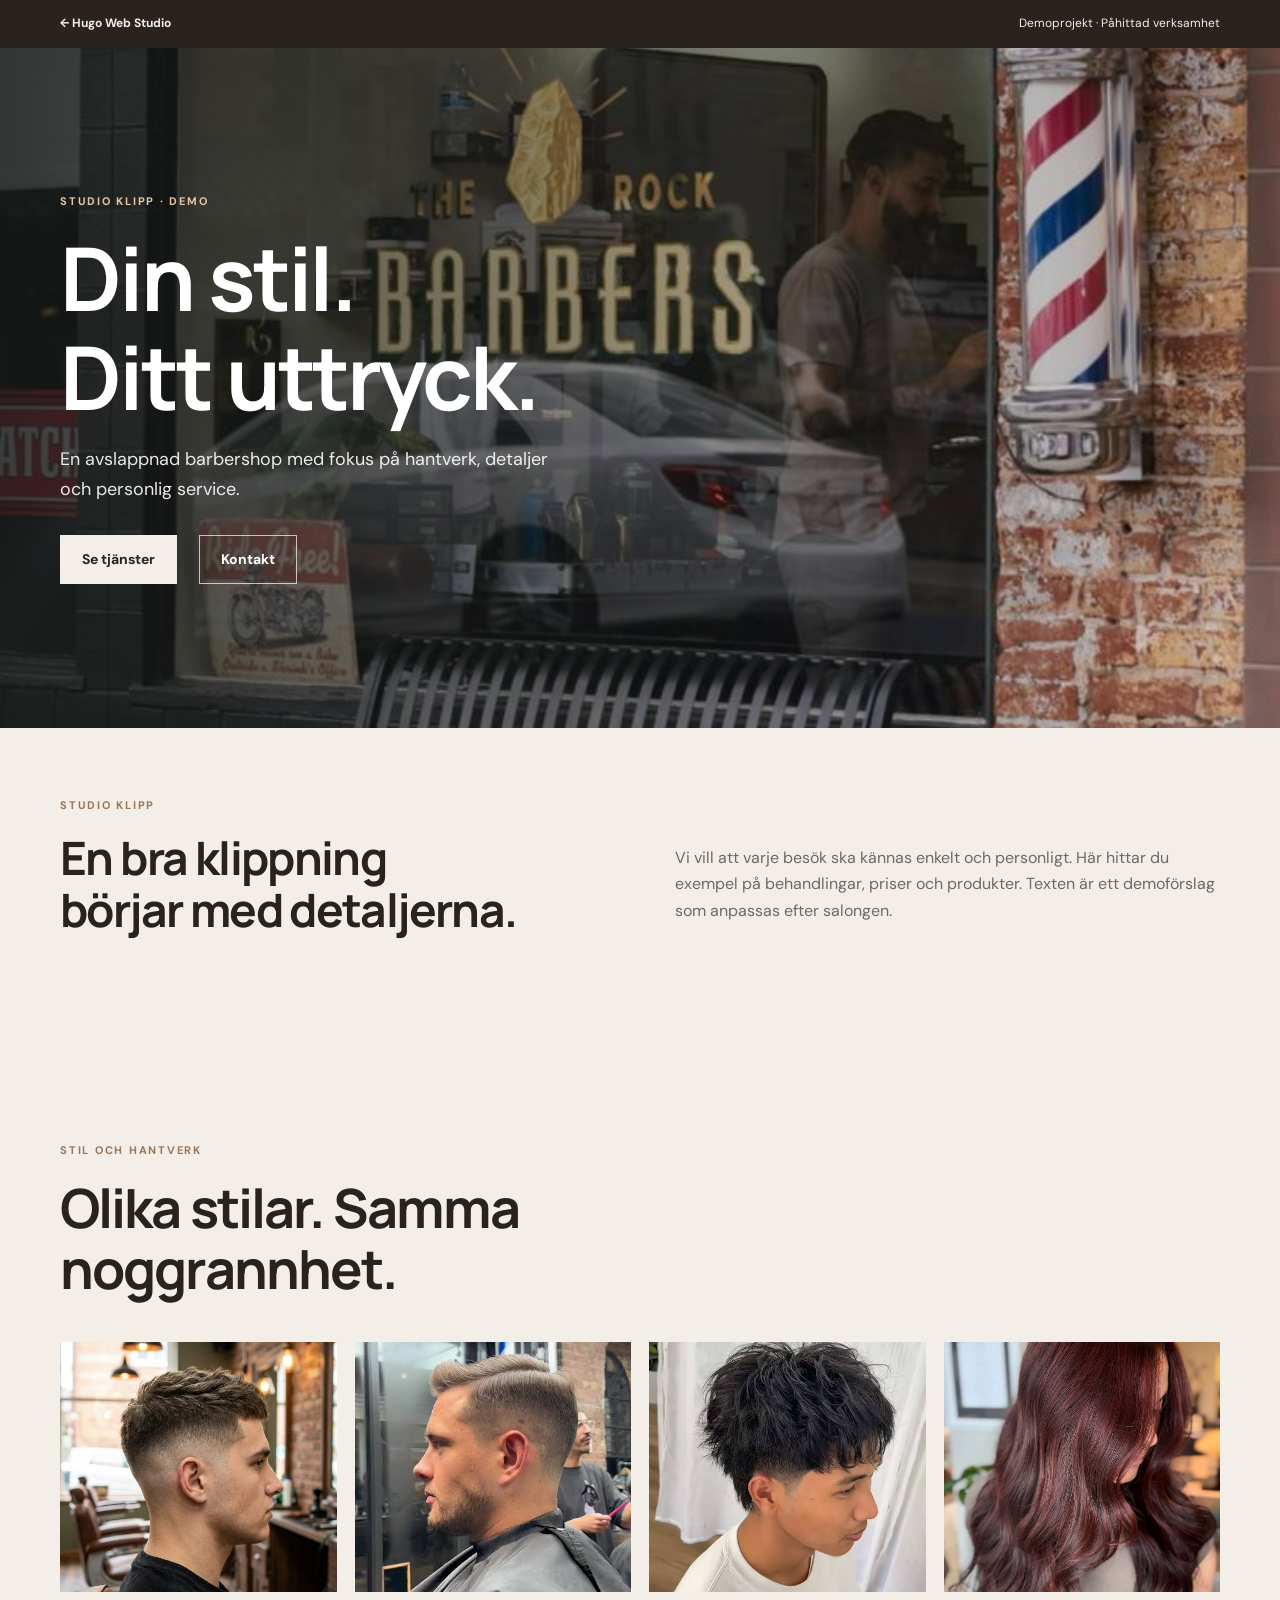
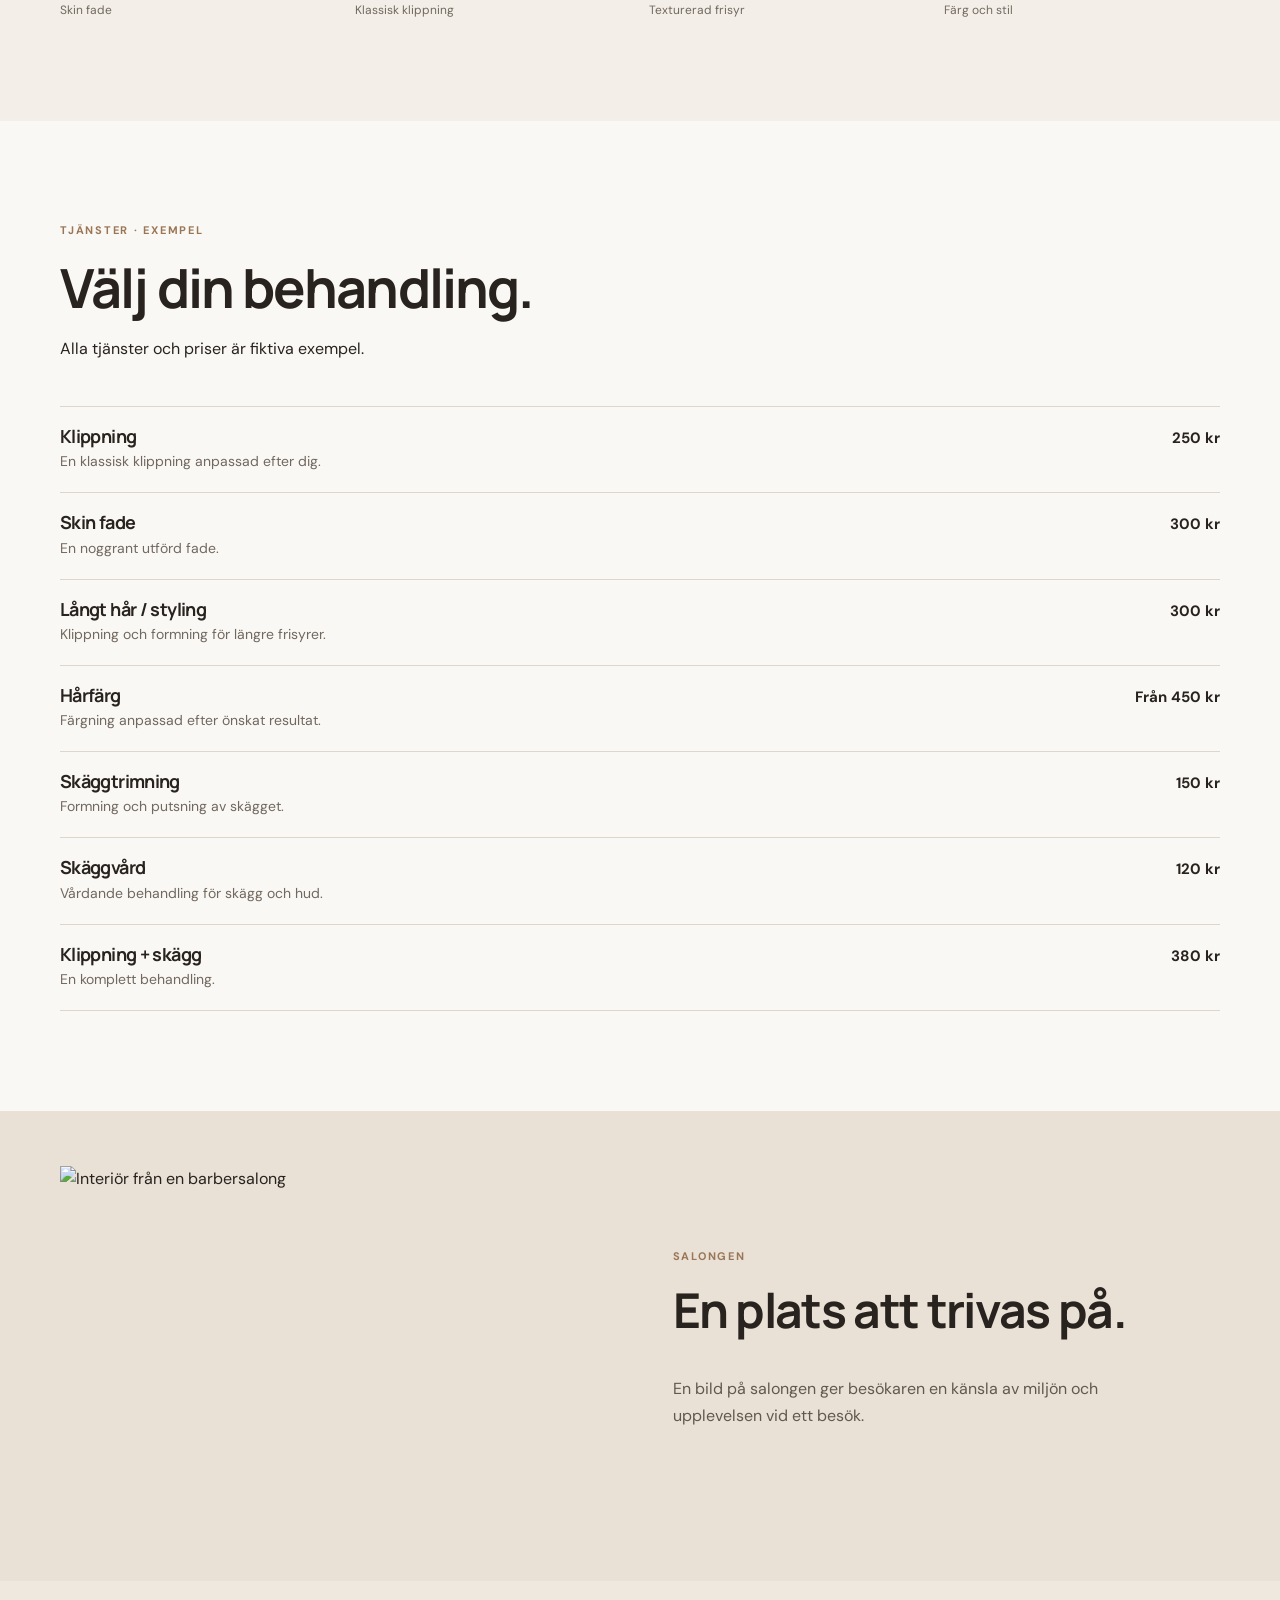
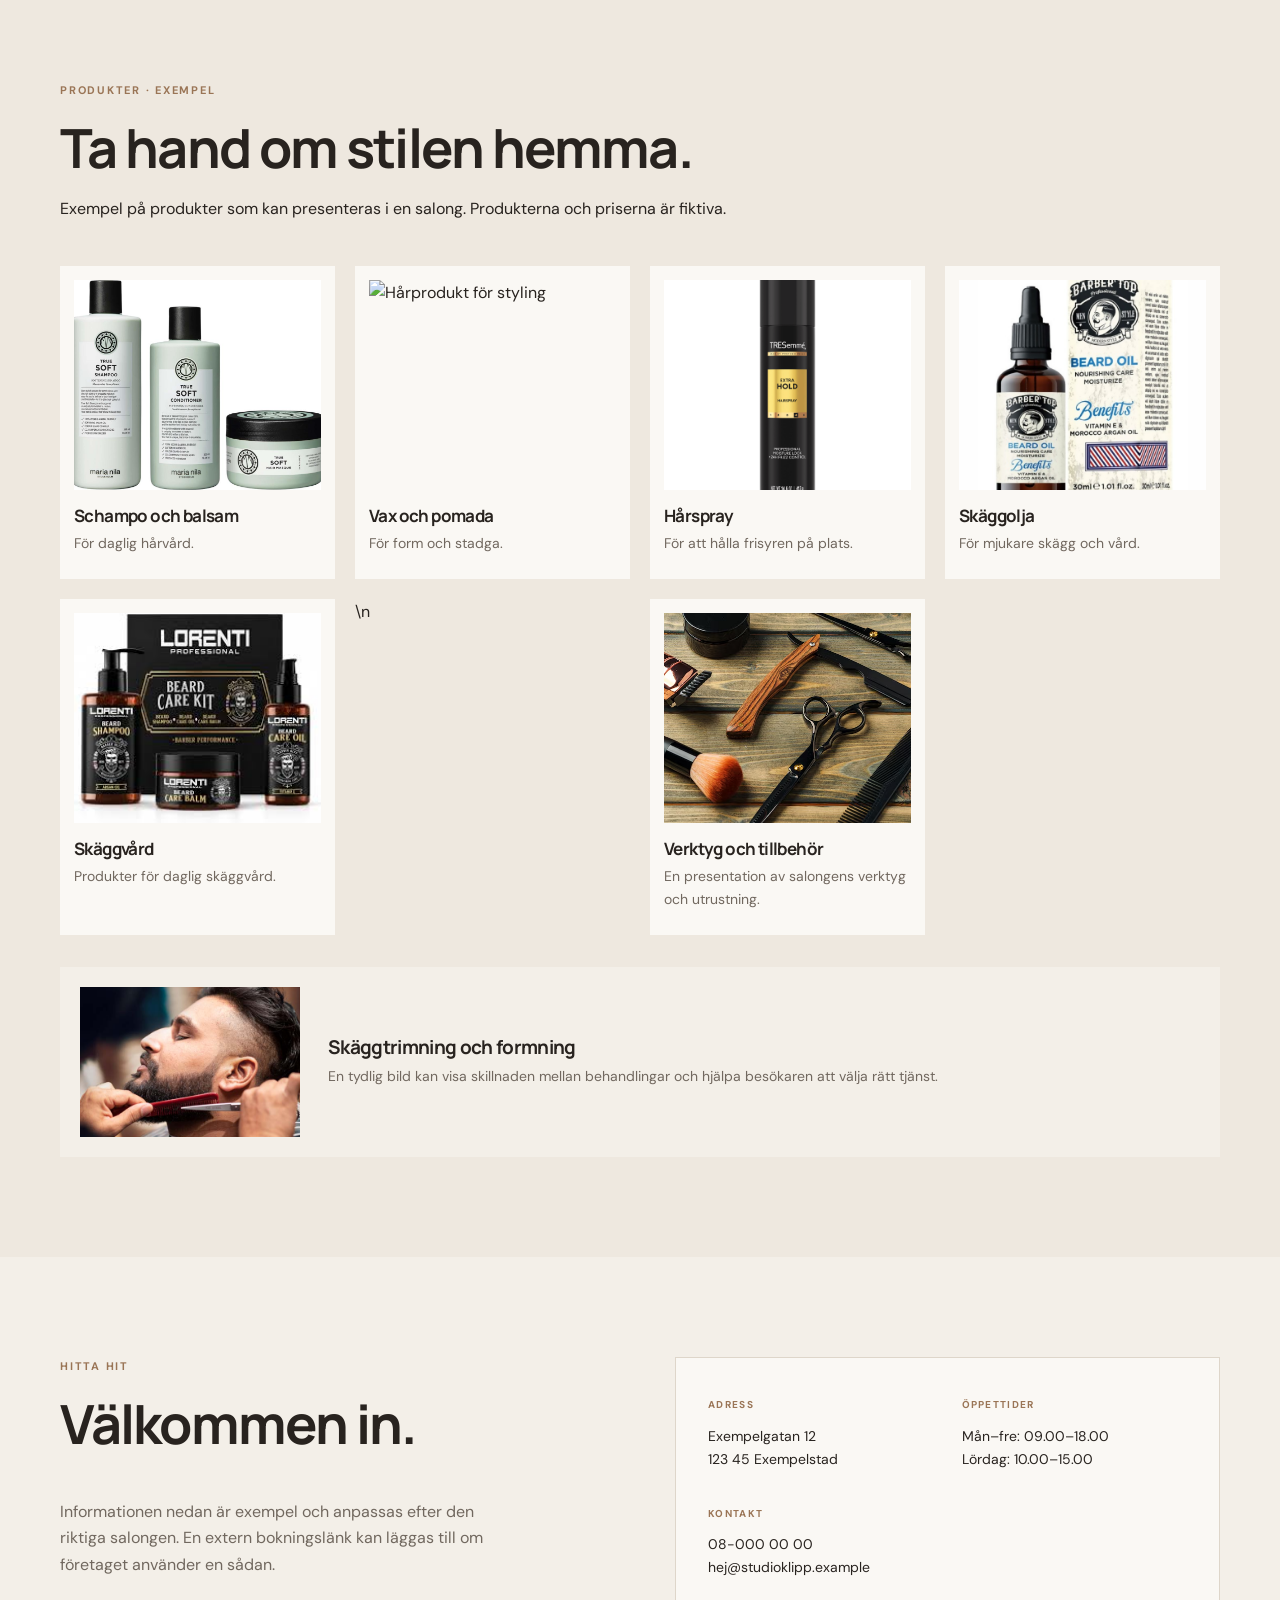
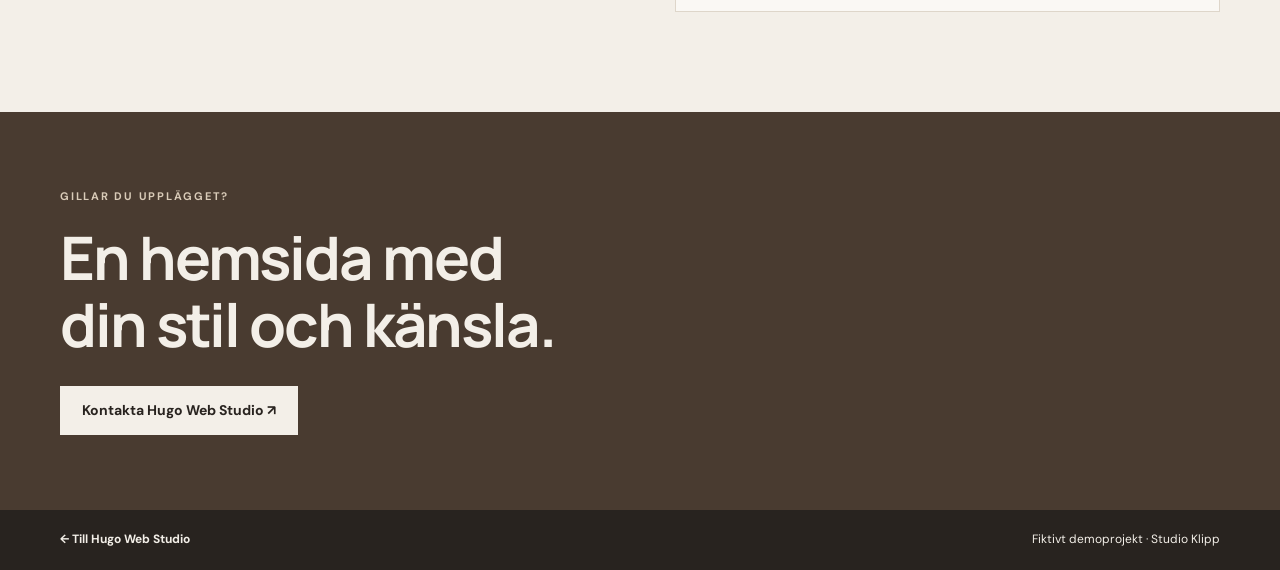
==== commit 7b96a64b: "Use barber-specific images in barber demo" ====
--- a/barber.html
+++ b/barber.html
@@ -2,6 +2,7 @@
 <html lang="sv">
 <head>
 <meta charset="UTF-8"><meta name="viewport" content="width=device-width, initial-scale=1.0">
+<link rel="icon" href="barber.ico" type="image/x-icon">
 <meta name="description" content="Exempel på en modern hemsida för en lokal barberare.">
 <title>Studio Klipp | Demo – Hugo Web Studio</title>
 <link rel="preconnect" href="https://fonts.googleapis.com"><link rel="preconnect" href="https://fonts.gstatic.com" crossorigin>
@@ -27,13 +28,13 @@
 <div class="menu-item"><div><h3>Skäggvård</h3><p>Vårdande behandling för skägg och hud.</p></div><strong>120 kr</strong></div>
 <div class="menu-item"><div><h3>Klippning + skägg</h3><p>En komplett behandling.</p></div><strong>380 kr</strong></div>
 </div></div></section>
-<section class="image-band barber-interior-band"><div class="wrap image-band-grid"><img src="barber.jpeg" alt="Exempelbild från en barbersalong"><div><p class="eyebrow">SALONGEN</p><h2>En plats att trivas på.</h2><p>En bild på salongen ger besökaren en känsla av miljön och upplevelsen vid ett besök.</p></div></div></section>
+<section class="image-band barber-interior-band"><div class="wrap image-band-grid"><img src="barber.jpg" alt="Interiör från en barbersalong"><div><p class="eyebrow">SALONGEN</p><h2>En plats att trivas på.</h2><p>En bild på salongen ger besökaren en känsla av miljön och upplevelsen vid ett besök.</p></div></div></section>
 <section class="section product-section"><div class="wrap"><div class="section-heading"><p class="eyebrow">PRODUKTER · EXEMPEL</p><h2>Ta hand om stilen hemma.</h2><p>Exempel på produkter som kan presenteras i en salong. Produkterna och priserna är fiktiva.</p></div><div class="product-grid">
 <article class="product-card"><img src="hairproducts.jpg" alt="Hårvårdsprodukter"><h3>Schampo och balsam</h3><p>För daglig hårvård.</p></article>
-<article class="product-card"><img src="pomade.jpg" alt="Pomada och stylingprodukt"><h3>Vax och pomada</h3><p>För form och stadga.</p></article>
+<article class="product-card"><img src="hairproduct.jpg" alt="Hårprodukt för styling"><h3>Vax och pomada</h3><p>För form och stadga.</p></article>
 <article class="product-card"><img src="hairspray.jpg" alt="Hårspray"><h3>Hårspray</h3><p>För att hålla frisyren på plats.</p></article>
 <article class="product-card"><img src="beardoil.jpg" alt="Skäggolja"><h3>Skäggolja</h3><p>För mjukare skägg och vård.</p></article>
-<article class="product-card"><img src="beardcare.jpg" alt="Produkter för skäggvård"><h3>Skäggvård</h3><p>Produkter för daglig skäggvård.</p></article>
+<article class="product-card"><img src="beardcare.jpg" alt="Produkter för skäggvård"><h3>Skäggvård</h3><p>Produkter för daglig skäggvård.</p></article>\n<article class="product-card"><img src="barbertools.jpg" alt="Verktyg som används i barbersalongen"><h3>Verktyg och tillbehör</h3><p>En presentation av salongens verktyg och utrustning.</p></article>
 </div><div class="menu-note"><img src="beardtrim.jpg" alt="Skäggtrimning"><div><h3>Skäggtrimning och formning</h3><p>En tydlig bild kan visa skillnaden mellan behandlingar och hjälpa besökaren att välja rätt tjänst.</p></div></div></div></section>
 <section class="section demo-details" id="kontakt"><div class="wrap details-grid"><div><p class="eyebrow">HITTA HIT</p><h2>Välkommen in.</h2><p>Informationen nedan är exempel och anpassas efter den riktiga salongen. En extern bokningslänk kan läggas till om företaget använder en sådan.</p></div><div class="detail-card"><div><span>ADRESS</span><p>Exempelgatan 12<br>123 45 Exempelstad</p></div><div><span>ÖPPETTIDER</span><p>Mån–fre: 09.00–18.00<br>Lördag: 10.00–15.00</p></div><div><span>KONTAKT</span><p>08-000 00 00<br>hej@studioklipp.example</p></div></div></div></section>
 <section class="demo-cta"><div class="wrap"><p class="eyebrow">GILLAR DU UPPLÄGGET?</p><h2>En hemsida med<br>din stil och känsla.</h2><a class="button button-light" href="index.html#kontakt">Kontakta Hugo Web Studio ↗</a></div></section>
--- a/style.css
+++ b/style.css
@@ -91,7 +91,7 @@
 .demo-disclaimer{margin:22px 0 0}
 
 /* Tre lika stora, cirkulära exempel som byter plats automatiskt */
-.example-orbit{display:grid;grid-template-columns:repeat(3,minmax(0,1fr));gap:clamp(18px,5vw,70px);align-items:start;max-width:900px;margin:8px auto 0}
+.example-orbit{display:grid;grid-template-columns:repeat(4,minmax(0,1fr));gap:clamp(18px,5vw,70px);align-items:start;max-width:900px;margin:8px auto 0}
 .orbit-item{display:flex;flex-direction:column;align-items:center;gap:18px;text-decoration:none;text-align:center;min-width:0;animation:orbitFloat 7.5s ease-in-out infinite;transition:opacity .45s ease,transform .65s ease}
 .orbit-two{animation-delay:-2.5s}.orbit-three{animation-delay:-5s}
 .orbit-image{width:min(100%,250px);aspect-ratio:1/1;border-radius:50%;overflow:hidden;display:block;background:var(--sand);border:7px solid #fff;box-shadow:0 12px 34px rgba(40,35,31,.10);transition:transform .35s,box-shadow .35s}
@@ -177,7 +177,7 @@
   .service-grid{grid-template-columns:1fr 1fr}.service:nth-child(3){border-left:0;padding-left:0;border-top:1px solid var(--line)}
   .service:nth-child(4){border-top:1px solid var(--line)}
   .example-grid{gap:16px}.example-image{height:220px}
-  .example-orbit{gap:18px}.orbit-image{border-width:5px}
+  .example-orbit{grid-template-columns:repeat(2,minmax(0,1fr));gap:18px}.orbit-image{border-width:5px}
   .contact-grid,.customer-grid,.about-grid,.details-grid,.intro-grid,.image-band-grid{gap:40px}
 }
 @media(max-width:650px){
@@ -248,3 +248,22 @@
  .menu-note{grid-template-columns:1fr;gap:16px}
  .menu-note img{height:210px}
 }
+
+/* Contact area: email and enquiry form grouped at the bottom */
+.contact-grid{grid-template-columns:.9fr 1.1fr;align-items:start;gap:clamp(45px,8vw,120px)}
+.contact-intro{padding-top:12px}
+.contact-options{display:grid;grid-template-columns:1fr;gap:18px}
+.contact-option{padding:26px 28px;border:1px solid var(--line);background:var(--surface)}
+.contact-option h3{font-size:clamp(22px,2.5vw,29px);margin:0 0 10px}
+.contact-option>p:not(.eyebrow){max-width:540px;color:var(--muted);margin:0 0 16px}
+.contact-option .email{display:block;font-size:clamp(16px,2vw,20px);font-weight:700;text-decoration:none;margin:8px 0 10px}
+.contact-option .email{color:#28231f}
+.email-option .eyebrow,.email-option h3,.email-option>p:not(.eyebrow),.email-option .email,.email-option .text-link{color:#28231f !important}
+.email-option .eyebrow{font-weight:800}
+.email-option .email{font-weight:800;text-decoration:underline;text-decoration-thickness:1px;text-underline-offset:4px}
+.contact-option .eyebrow{margin-bottom:10px}
+.form-option{background:var(--ink);color:var(--paper);border-color:var(--ink)}
+.form-option>p:not(.eyebrow){color:rgba(255,255,255,.75)}
+.form-option .eyebrow{color:var(--sand)}
+.form-option .button{margin-top:4px}
+@media(max-width:650px){.contact-grid{grid-template-columns:1fr;gap:28px}.contact-options{gap:14px}.contact-option{padding:22px}}
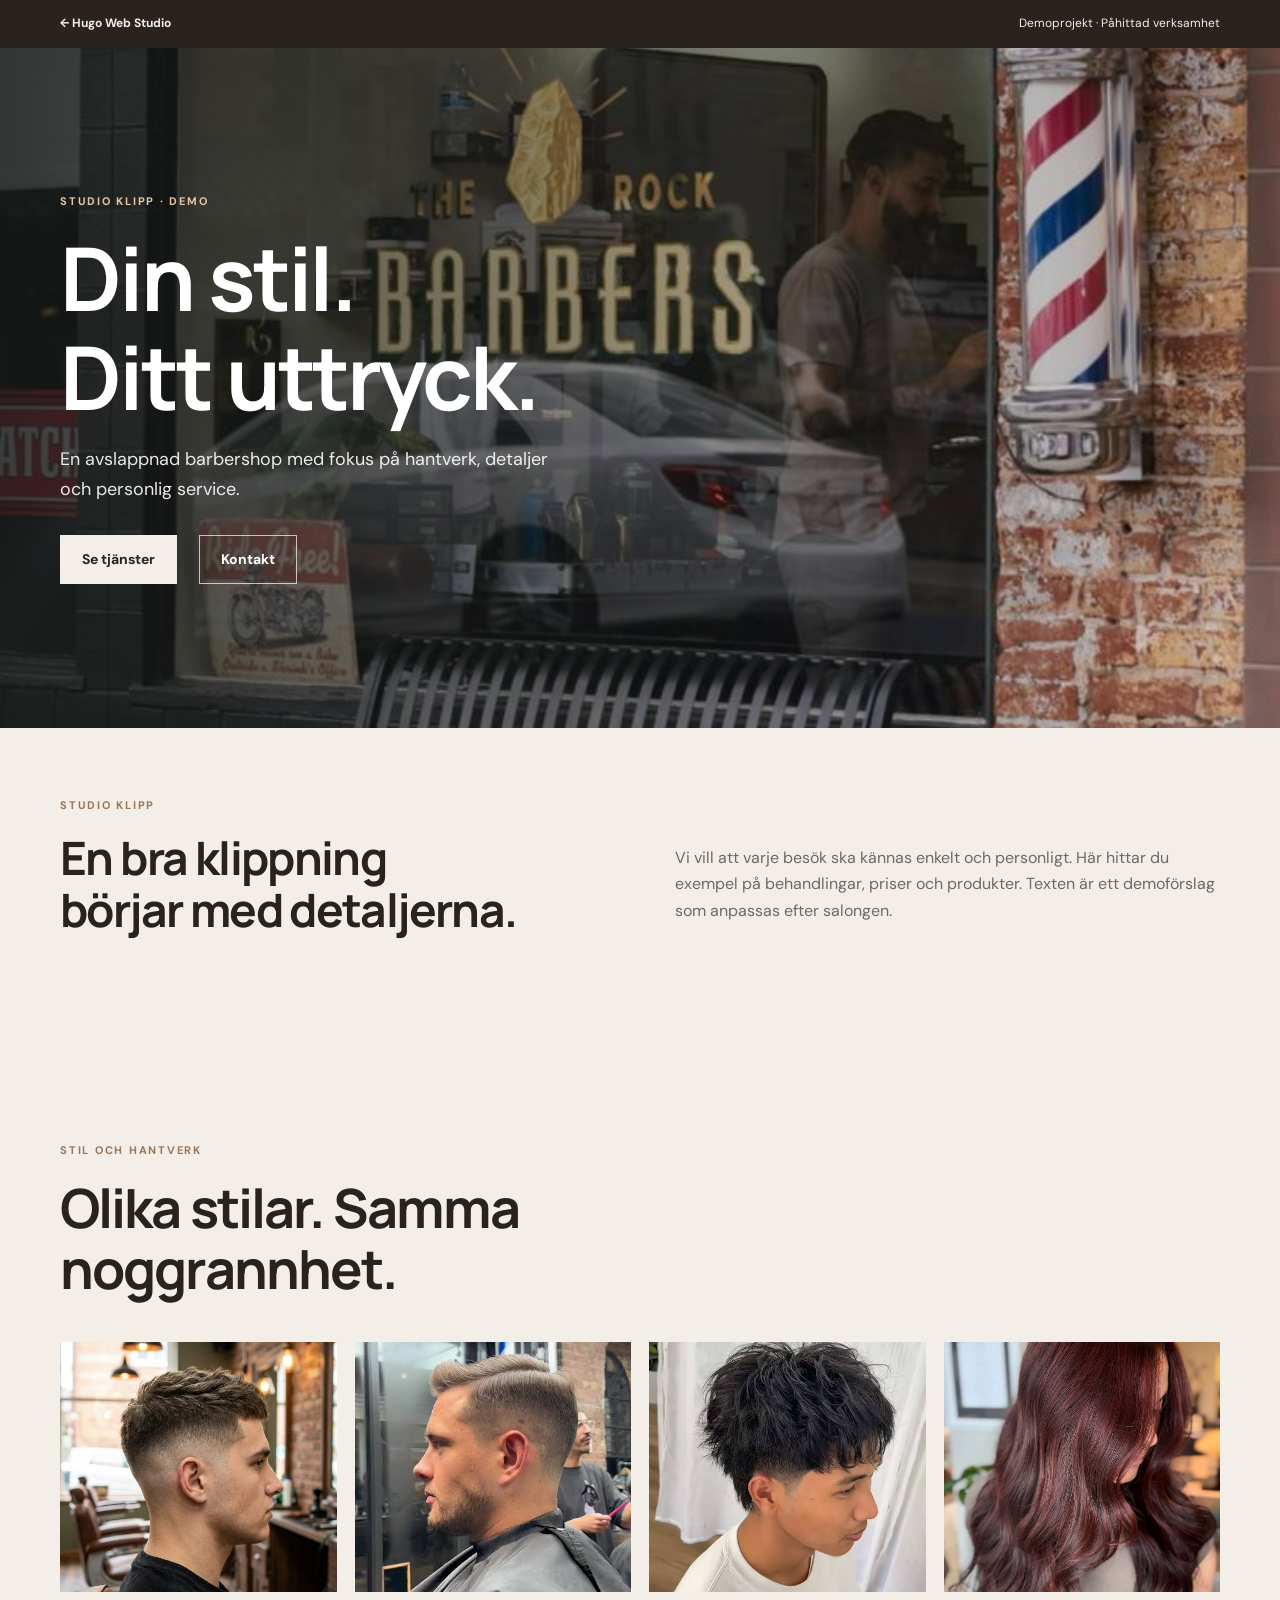
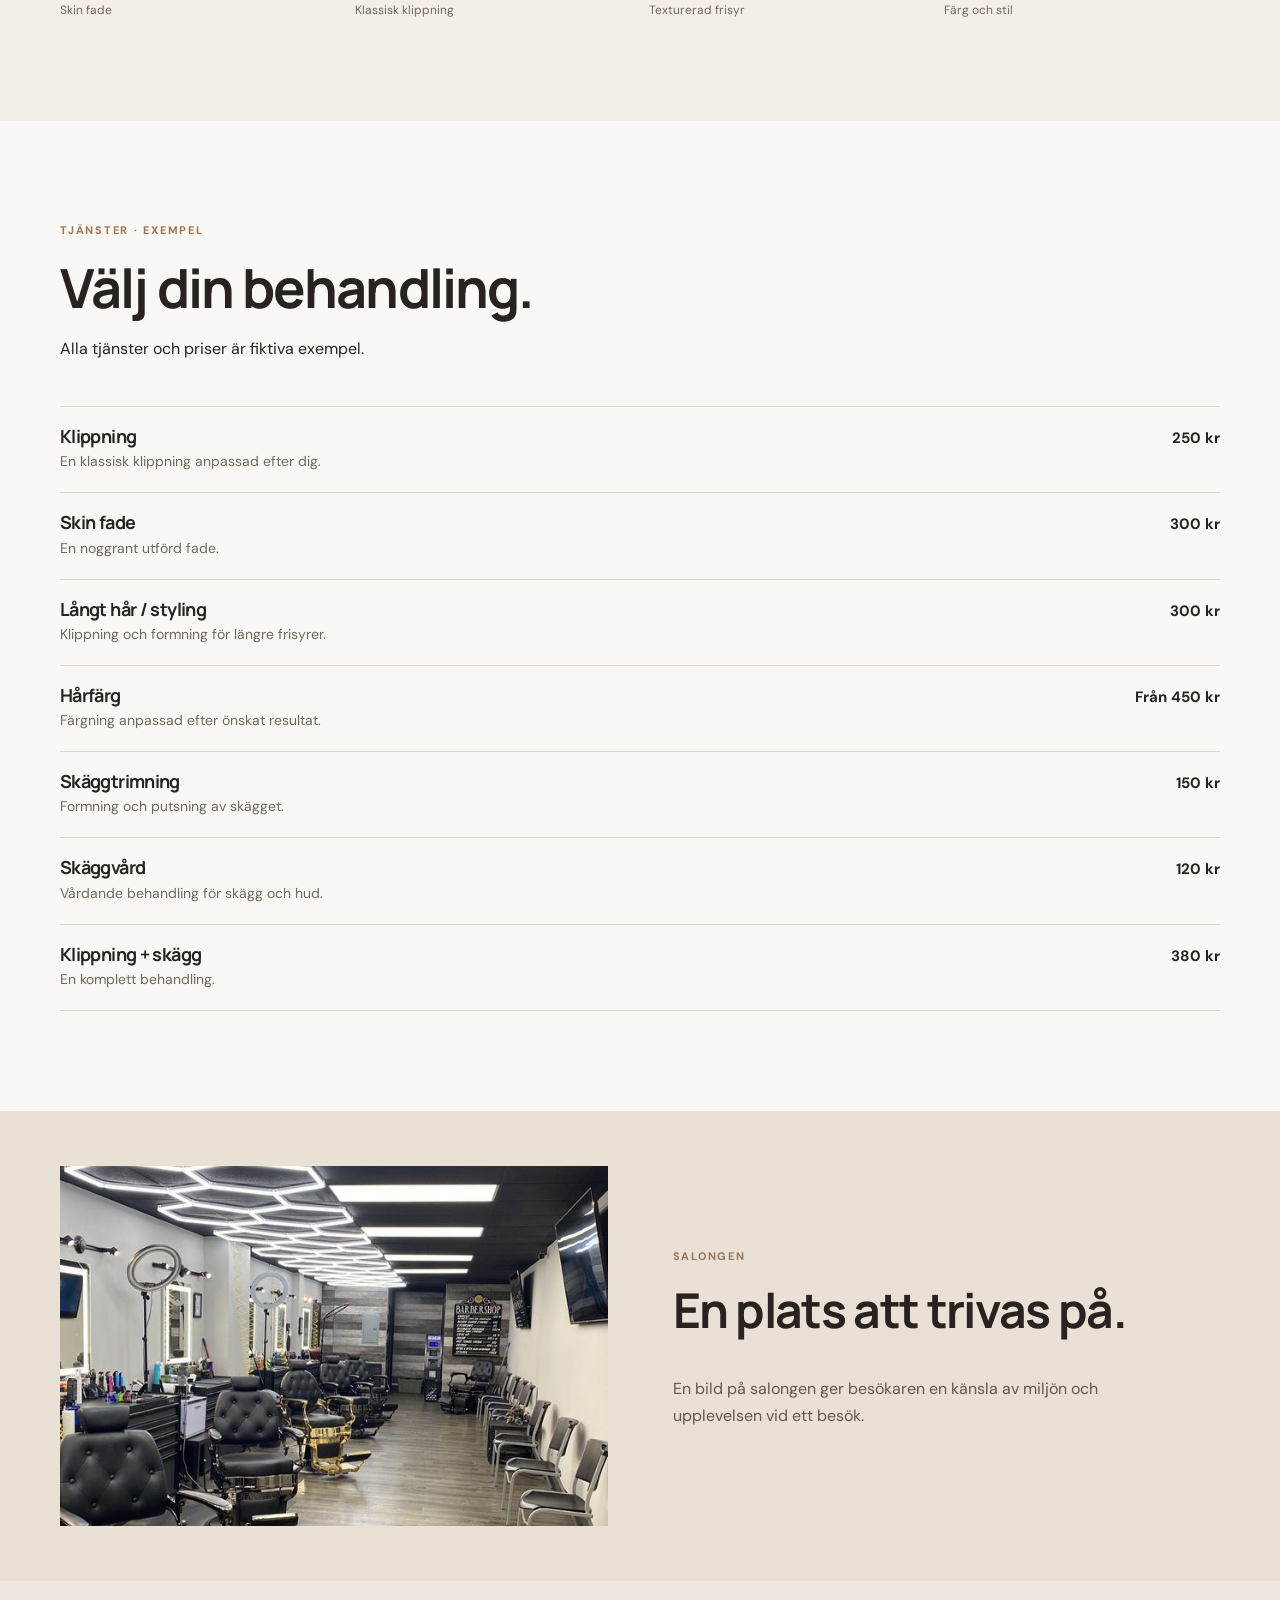
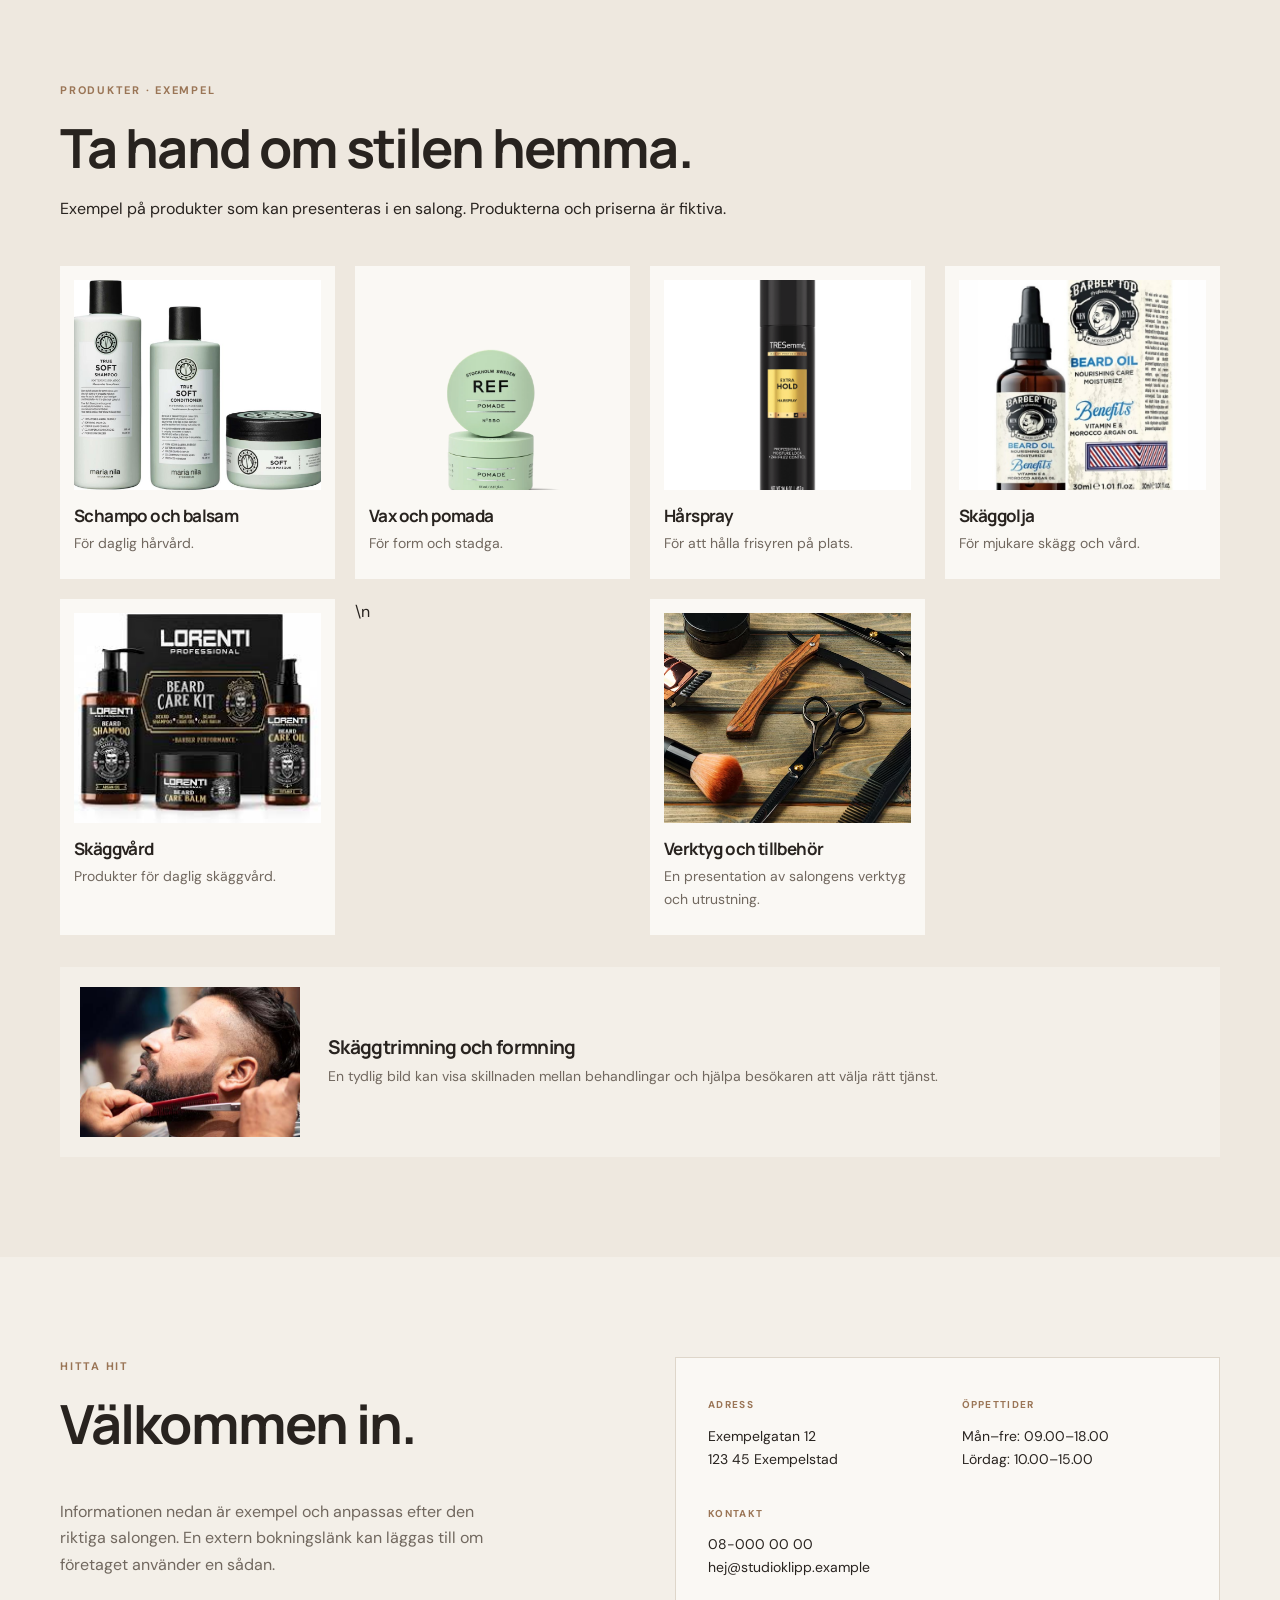
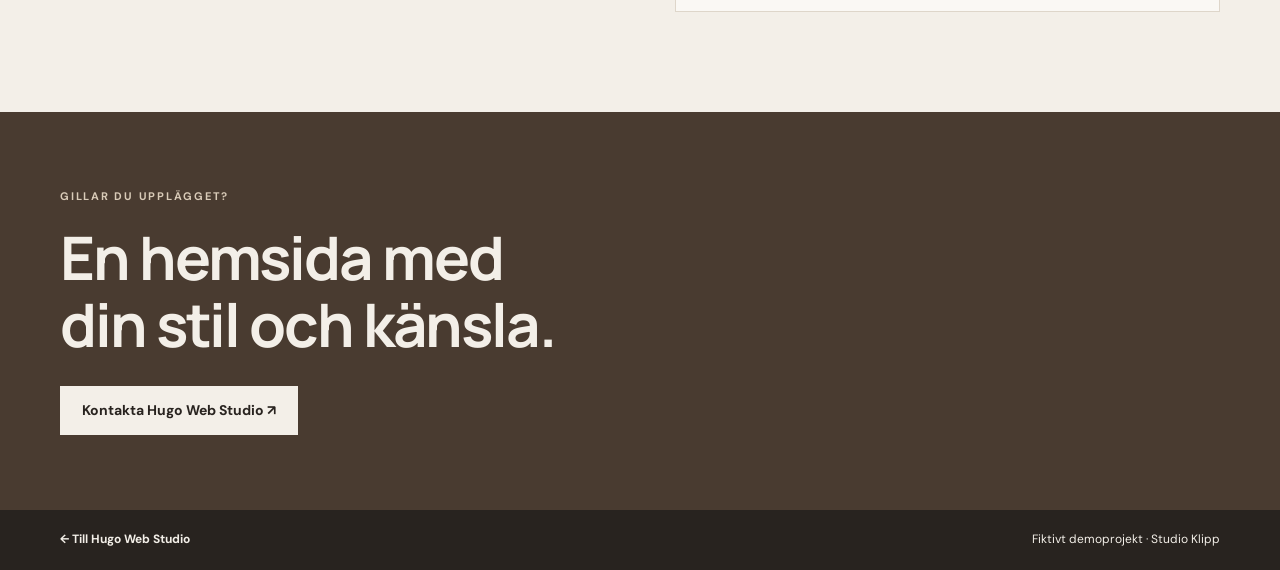
==== commit ddf573e3: "Use existing verified barber demo image files" ====
--- a/barber.html
+++ b/barber.html
@@ -28,10 +28,10 @@
 <div class="menu-item"><div><h3>Skäggvård</h3><p>Vårdande behandling för skägg och hud.</p></div><strong>120 kr</strong></div>
 <div class="menu-item"><div><h3>Klippning + skägg</h3><p>En komplett behandling.</p></div><strong>380 kr</strong></div>
 </div></div></section>
-<section class="image-band barber-interior-band"><div class="wrap image-band-grid"><img src="barber.jpg" alt="Interiör från en barbersalong"><div><p class="eyebrow">SALONGEN</p><h2>En plats att trivas på.</h2><p>En bild på salongen ger besökaren en känsla av miljön och upplevelsen vid ett besök.</p></div></div></section>
+<section class="image-band barber-interior-band"><div class="wrap image-band-grid"><img src="barber.jpeg" alt="Interiör från en barbersalong"><div><p class="eyebrow">SALONGEN</p><h2>En plats att trivas på.</h2><p>En bild på salongen ger besökaren en känsla av miljön och upplevelsen vid ett besök.</p></div></div></section>
 <section class="section product-section"><div class="wrap"><div class="section-heading"><p class="eyebrow">PRODUKTER · EXEMPEL</p><h2>Ta hand om stilen hemma.</h2><p>Exempel på produkter som kan presenteras i en salong. Produkterna och priserna är fiktiva.</p></div><div class="product-grid">
 <article class="product-card"><img src="hairproducts.jpg" alt="Hårvårdsprodukter"><h3>Schampo och balsam</h3><p>För daglig hårvård.</p></article>
-<article class="product-card"><img src="hairproduct.jpg" alt="Hårprodukt för styling"><h3>Vax och pomada</h3><p>För form och stadga.</p></article>
+<article class="product-card"><img src="pomade.jpg" alt="Pomada och stylingprodukt"><h3>Vax och pomada</h3><p>För form och stadga.</p></article>
 <article class="product-card"><img src="hairspray.jpg" alt="Hårspray"><h3>Hårspray</h3><p>För att hålla frisyren på plats.</p></article>
 <article class="product-card"><img src="beardoil.jpg" alt="Skäggolja"><h3>Skäggolja</h3><p>För mjukare skägg och vård.</p></article>
 <article class="product-card"><img src="beardcare.jpg" alt="Produkter för skäggvård"><h3>Skäggvård</h3><p>Produkter för daglig skäggvård.</p></article>\n<article class="product-card"><img src="barbertools.jpg" alt="Verktyg som används i barbersalongen"><h3>Verktyg och tillbehör</h3><p>En presentation av salongens verktyg och utrustning.</p></article>
